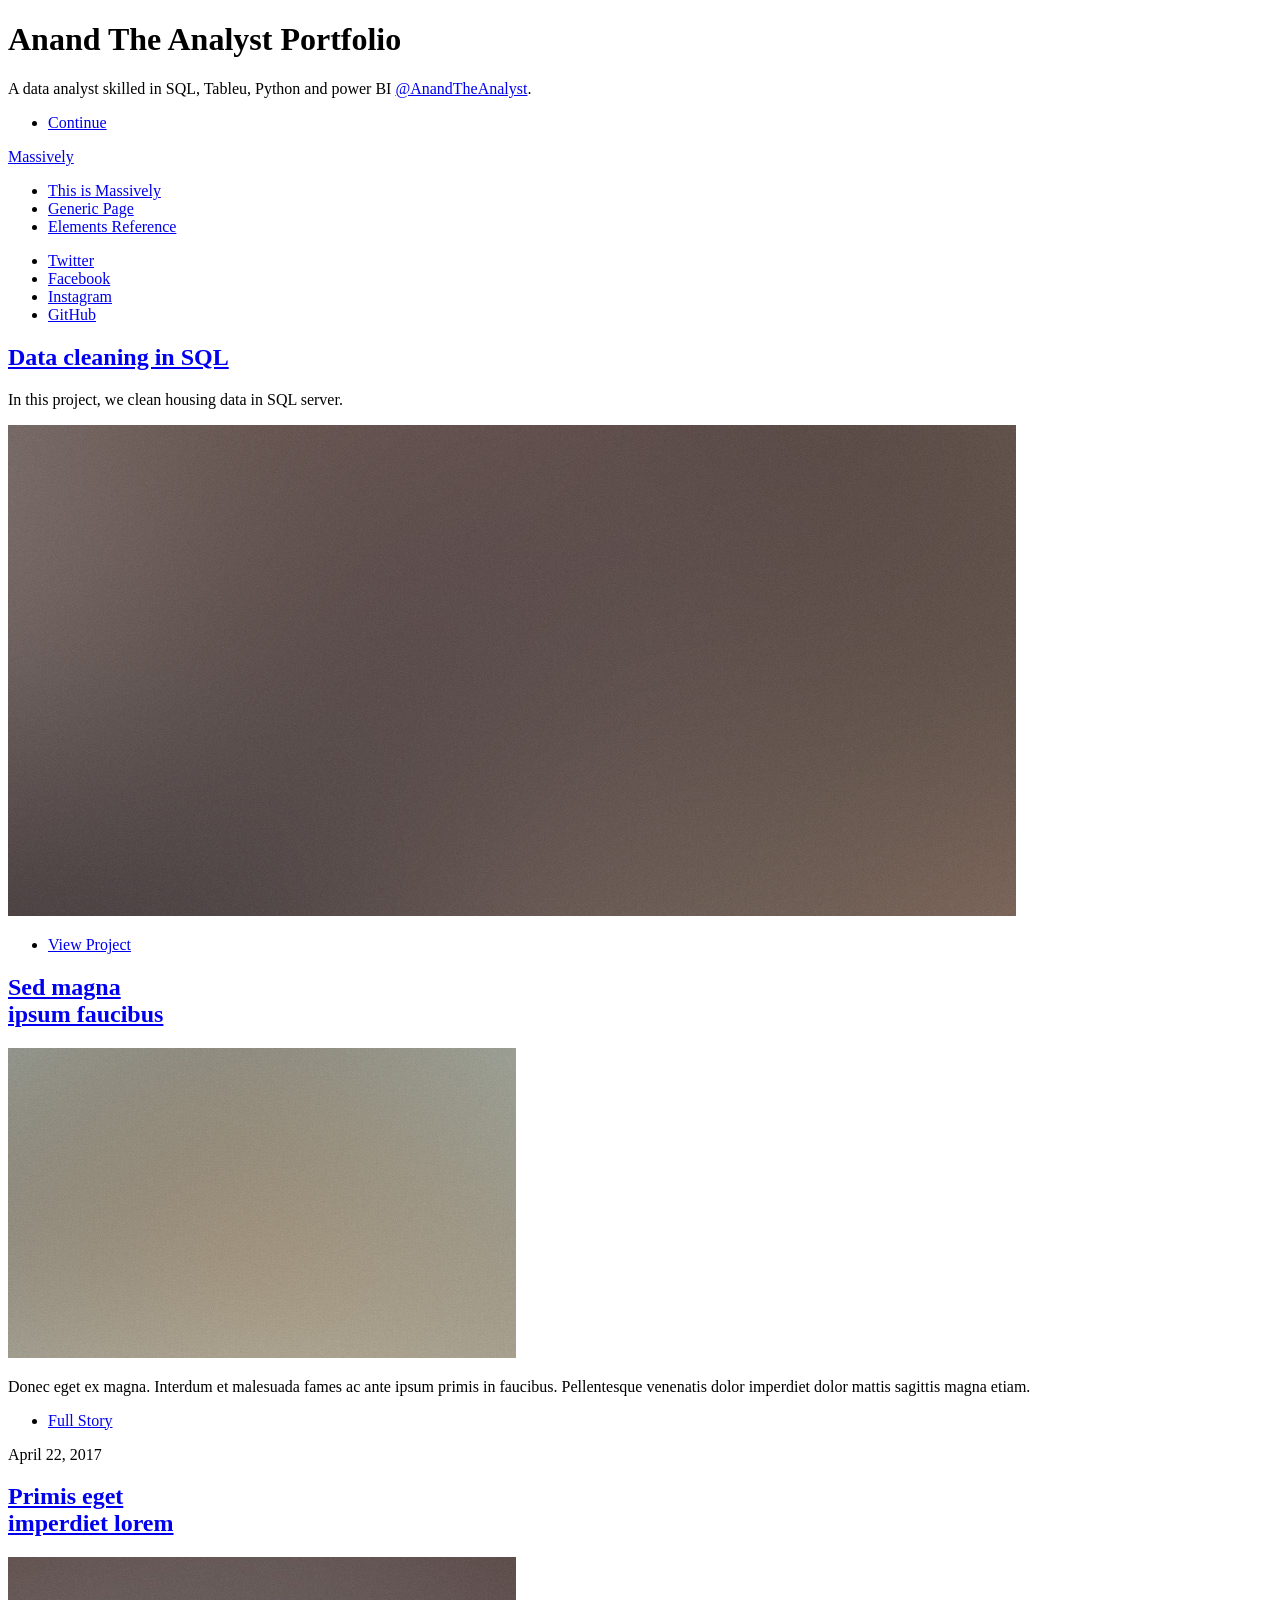
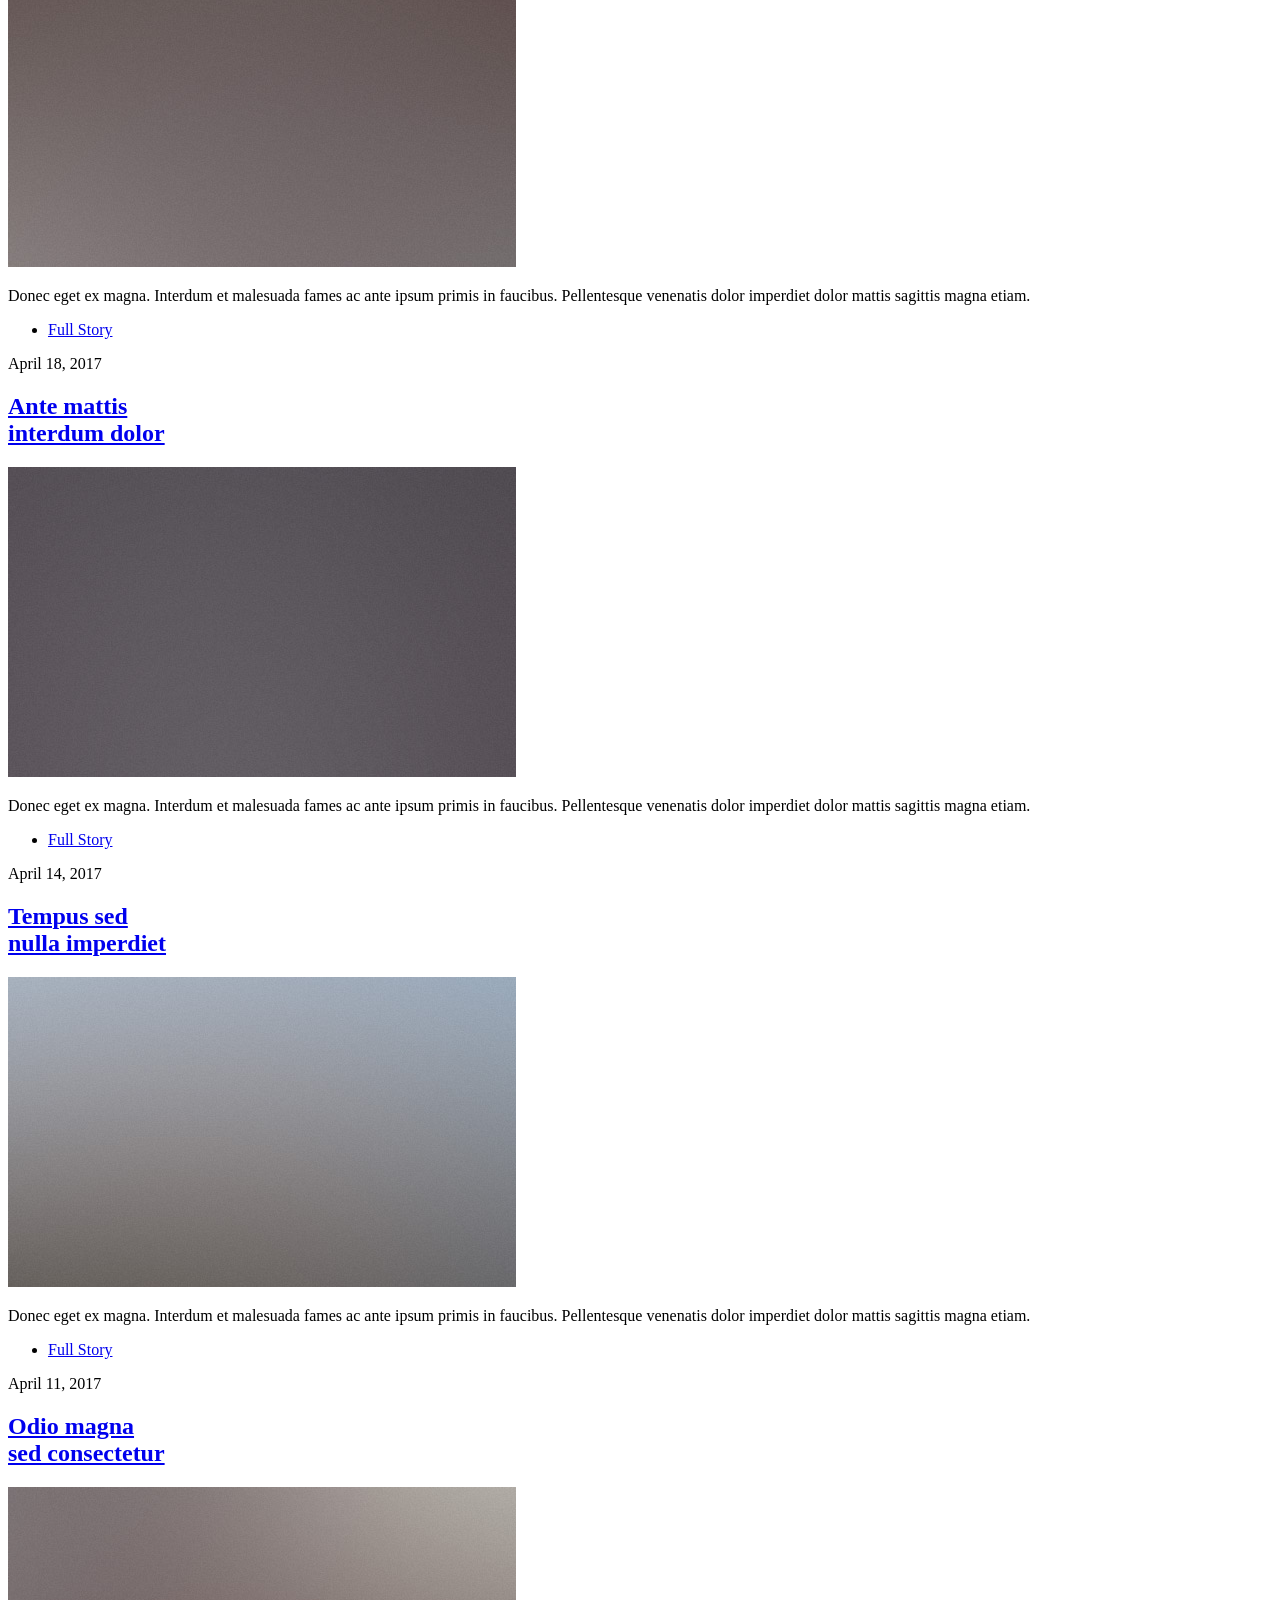
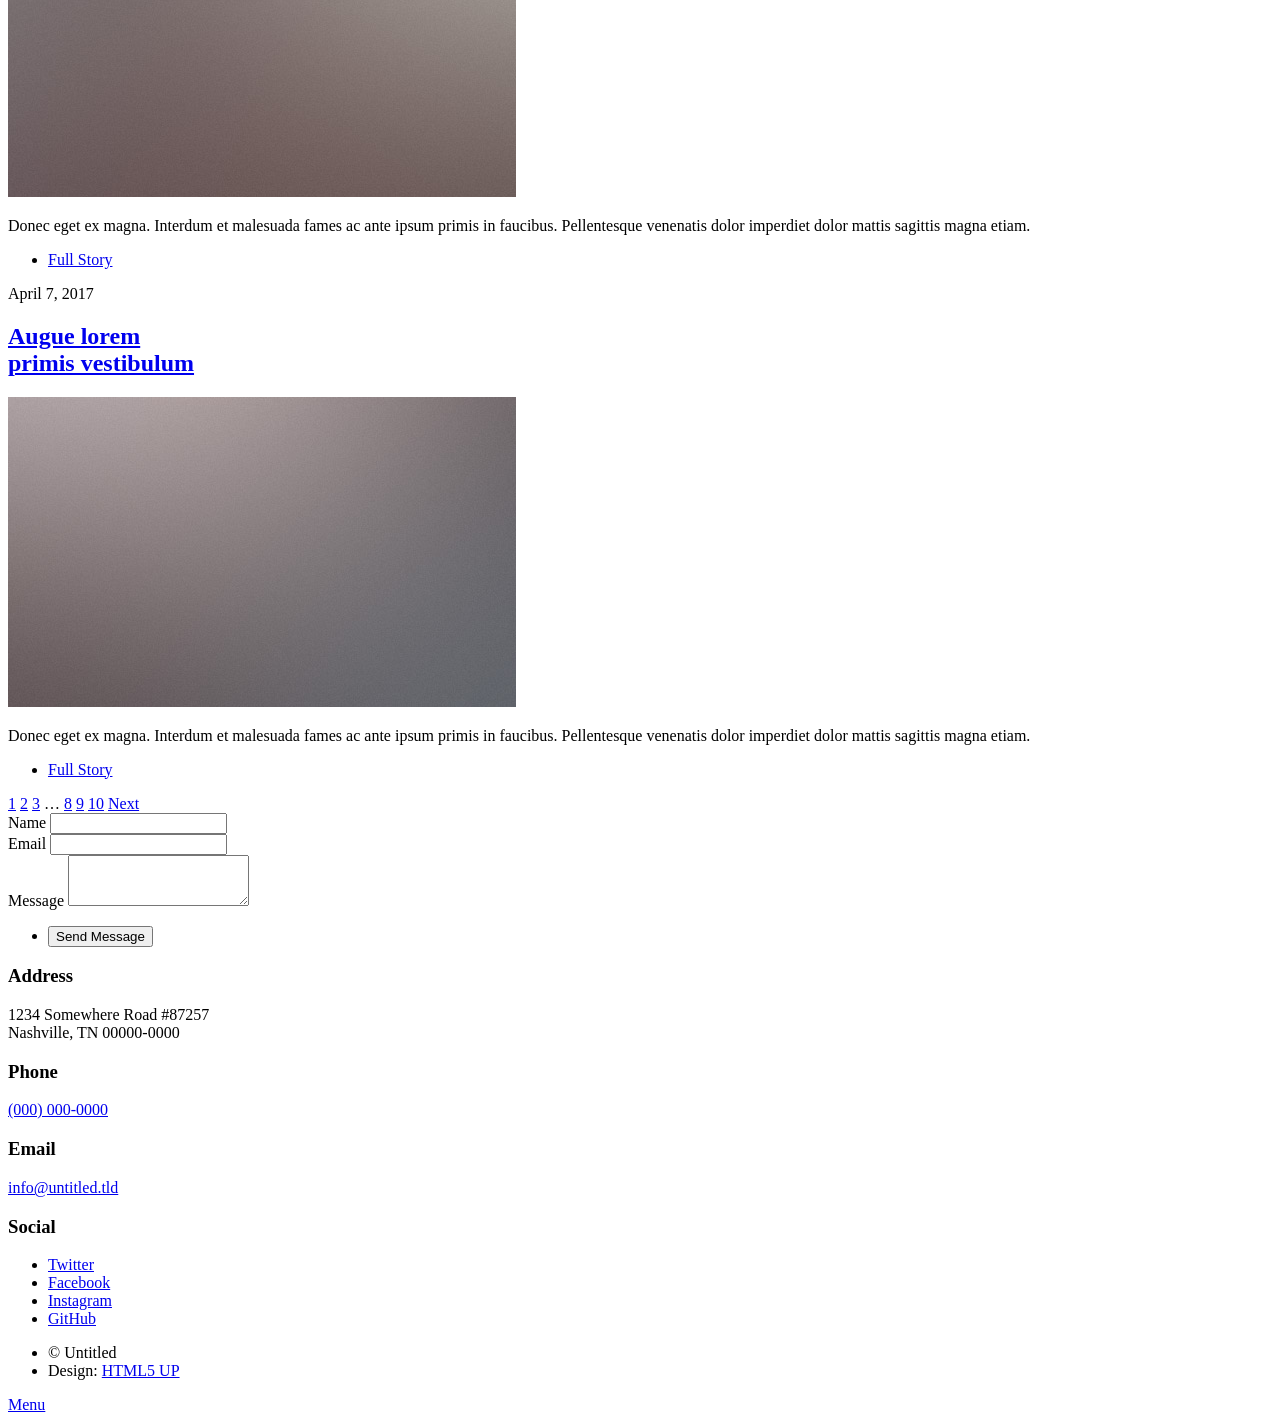
==== index.html @ cfa700c7 "Add files via upload" ====
<!DOCTYPE HTML>
<!--
	Massively by HTML5 UP
	html5up.net | @ajlkn
	Free for personal and commercial use under the CCA 3.0 license (html5up.net/license)
-->
<html>
	<head>
		<title>Anand The Analyst Portfolio</title>
		<meta charset="utf-8" />
		<meta name="viewport" content="width=device-width, initial-scale=1, user-scalable=no" />
		<link rel="stylesheet" href="assets/css/main.css" />
		<noscript><link rel="stylesheet" href="assets/css/noscript.css" /></noscript>
	</head>
	<body class="is-preload">

		<!-- Wrapper -->
			<div id="wrapper" class="fade-in">

				<!-- Intro -->
					<div id="intro">
						<h1>Anand The Analyst  Portfolio<br />
						</h1>
						<p>A data analyst skilled in SQL, Tableu, Python and power BI <a href="https://html5up.net/license">@AnandTheAnalyst</a>.</p> <!--change href website to project website link.-->
						<ul class="actions">
							<li><a href="#header" class="button icon solid solo fa-arrow-down scrolly">Continue</a></li>
						</ul>
					</div>

				<!-- Header -->
					<header id="header">
						<a href="index.html" class="logo">Massively</a>
					</header>

				<!-- Nav -->
					<nav id="nav">
						<ul class="links">
							<li class="active"><a href="index.html">This is Massively</a></li>
							<li><a href="generic.html">Generic Page</a></li>
							<li><a href="elements.html">Elements Reference</a></li>
						</ul>
						<ul class="icons">
							<li><a href="#" class="icon brands fa-twitter"><span class="label">Twitter</span></a></li>
							<li><a href="#" class="icon brands fa-facebook-f"><span class="label">Facebook</span></a></li>
							<li><a href="#" class="icon brands fa-instagram"><span class="label">Instagram</span></a></li>
							<li><a href="#" class="icon brands fa-github"><span class="label">GitHub</span></a></li>
						</ul>
					</nav>

				<!-- Main -->
					<div id="main">

						<!-- Featured Post -->
							<article class="post featured">
								<header class="major">
									<!--<span class="date">April 25, 2017</span>-->
									<h2><a href="#">Data cleaning in SQL<br />
									</a></h2>
									<p>In this project, we clean housing data in SQL server.</p>
								</header>
								<a href="#" class="image main"><img src="images/pic01.jpg" alt="" /></a>
								<ul class="actions special">
									<li><a href="#" class="button large">View Project</a></li> <!-- put github project link in this href-->
								</ul>
							</article>

						<!-- Posts -->
							<section class="posts">
								<article>
									<header>
										<!--<span class="date">April 24, 2017</span>-->
										<h2><a href="#">Sed magna<br />
										ipsum faucibus</a></h2>
									</header>
									<a href="#" class="image fit"><img src="images/pic02.jpg" alt="" /></a>
									<p>Donec eget ex magna. Interdum et malesuada fames ac ante ipsum primis in faucibus. Pellentesque venenatis dolor imperdiet dolor mattis sagittis magna etiam.</p>
									<ul class="actions special">
										<li><a href="#" class="button">Full Story</a></li>
									</ul>
								</article>
								<article>
									<header>
										<span class="date">April 22, 2017</span>
										<h2><a href="#">Primis eget<br />
										imperdiet lorem</a></h2>
									</header>
									<a href="#" class="image fit"><img src="images/pic03.jpg" alt="" /></a>
									<p>Donec eget ex magna. Interdum et malesuada fames ac ante ipsum primis in faucibus. Pellentesque venenatis dolor imperdiet dolor mattis sagittis magna etiam.</p>
									<ul class="actions special">
										<li><a href="#" class="button">Full Story</a></li>
									</ul>
								</article>
								<article>
									<header>
										<span class="date">April 18, 2017</span>
										<h2><a href="#">Ante mattis<br />
										interdum dolor</a></h2>
									</header>
									<a href="#" class="image fit"><img src="images/pic04.jpg" alt="" /></a>
									<p>Donec eget ex magna. Interdum et malesuada fames ac ante ipsum primis in faucibus. Pellentesque venenatis dolor imperdiet dolor mattis sagittis magna etiam.</p>
									<ul class="actions special">
										<li><a href="#" class="button">Full Story</a></li>
									</ul>
								</article>
								<article>
									<header>
										<span class="date">April 14, 2017</span>
										<h2><a href="#">Tempus sed<br />
										nulla imperdiet</a></h2>
									</header>
									<a href="#" class="image fit"><img src="images/pic05.jpg" alt="" /></a>
									<p>Donec eget ex magna. Interdum et malesuada fames ac ante ipsum primis in faucibus. Pellentesque venenatis dolor imperdiet dolor mattis sagittis magna etiam.</p>
									<ul class="actions special">
										<li><a href="#" class="button">Full Story</a></li>
									</ul>
								</article>
								<article>
									<header>
										<span class="date">April 11, 2017</span>
										<h2><a href="#">Odio magna<br />
										sed consectetur</a></h2>
									</header>
									<a href="#" class="image fit"><img src="images/pic06.jpg" alt="" /></a>
									<p>Donec eget ex magna. Interdum et malesuada fames ac ante ipsum primis in faucibus. Pellentesque venenatis dolor imperdiet dolor mattis sagittis magna etiam.</p>
									<ul class="actions special">
										<li><a href="#" class="button">Full Story</a></li>
									</ul>
								</article>
								<article>
									<header>
										<span class="date">April 7, 2017</span>
										<h2><a href="#">Augue lorem<br />
										primis vestibulum</a></h2>
									</header>
									<a href="#" class="image fit"><img src="images/pic07.jpg" alt="" /></a>
									<p>Donec eget ex magna. Interdum et malesuada fames ac ante ipsum primis in faucibus. Pellentesque venenatis dolor imperdiet dolor mattis sagittis magna etiam.</p>
									<ul class="actions special">
										<li><a href="#" class="button">Full Story</a></li>
									</ul>
								</article>
							</section>

						<!-- Footer -->
							<footer>
								<div class="pagination">
									<!--<a href="#" class="previous">Prev</a>-->
									<a href="#" class="page active">1</a>
									<a href="#" class="page">2</a>
									<a href="#" class="page">3</a>
									<span class="extra">&hellip;</span>
									<a href="#" class="page">8</a>
									<a href="#" class="page">9</a>
									<a href="#" class="page">10</a>
									<a href="#" class="next">Next</a>
								</div>
							</footer>

					</div>

				<!-- Footer -->
					<footer id="footer">
						<section>
							<form method="post" action="#">
								<div class="fields">
									<div class="field">
										<label for="name">Name</label>
										<input type="text" name="name" id="name" />
									</div>
									<div class="field">
										<label for="email">Email</label>
										<input type="text" name="email" id="email" />
									</div>
									<div class="field">
										<label for="message">Message</label>
										<textarea name="message" id="message" rows="3"></textarea>
									</div>
								</div>
								<ul class="actions">
									<li><input type="submit" value="Send Message" /></li>
								</ul>
							</form>
						</section>
						<section class="split contact">
							<section class="alt">
								<h3>Address</h3>
								<p>1234 Somewhere Road #87257<br />
								Nashville, TN 00000-0000</p>
							</section>
							<section>
								<h3>Phone</h3>
								<p><a href="#">(000) 000-0000</a></p>
							</section>
							<section>
								<h3>Email</h3>
								<p><a href="#">info@untitled.tld</a></p>
							</section>
							<section>
								<h3>Social</h3>
								<ul class="icons alt">
									<li><a href="#" class="icon brands alt fa-twitter"><span class="label">Twitter</span></a></li>
									<li><a href="#" class="icon brands alt fa-facebook-f"><span class="label">Facebook</span></a></li>
									<li><a href="#" class="icon brands alt fa-instagram"><span class="label">Instagram</span></a></li>
									<li><a href="#" class="icon brands alt fa-github"><span class="label">GitHub</span></a></li>
								</ul>
							</section>
						</section>
					</footer>

				<!-- Copyright -->
					<div id="copyright">
						<ul><li>&copy; Untitled</li><li>Design: <a href="https://html5up.net">HTML5 UP</a></li></ul>
					</div>

			</div>

		<!-- Scripts -->
			<script src="assets/js/jquery.min.js"></script>
			<script src="assets/js/jquery.scrollex.min.js"></script>
			<script src="assets/js/jquery.scrolly.min.js"></script>
			<script src="assets/js/browser.min.js"></script>
			<script src="assets/js/breakpoints.min.js"></script>
			<script src="assets/js/util.js"></script>
			<script src="assets/js/main.js"></script>

	</body>
</html>
---- assets/css/main.css ----
@import url(fontawesome-all.min.css);
@import url("https://fonts.googleapis.com/css?family=Merriweather:300,700,300italic,700italic|Source+Sans+Pro:900");

/*
	Massively by HTML5 UP
	html5up.net | @ajlkn
	Free for personal and commercial use under the CCA 3.0 license (html5up.net/license)
*/

html, body, div, span, applet, object,
iframe, h1, h2, h3, h4, h5, h6, p, blockquote,
pre, a, abbr, acronym, address, big, cite,
code, del, dfn, em, img, ins, kbd, q, s, samp,
small, strike, strong, sub, sup, tt, var, b,
u, i, center, dl, dt, dd, ol, ul, li, fieldset,
form, label, legend, table, caption, tbody,
tfoot, thead, tr, th, td, article, aside,
canvas, details, embed, figure, figcaption,
footer, header, hgroup, menu, nav, output, ruby,
section, summary, time, mark, audio, video {
	margin: 0;
	padding: 0;
	border: 0;
	font-size: 100%;
	font: inherit;
	vertical-align: baseline;}

article, aside, details, figcaption, figure,
footer, header, hgroup, menu, nav, section {
	display: block;}

body {
	line-height: 1;
}

ol, ul {
	list-style: none;
}

blockquote, q {
	quotes: none;
}

	blockquote:before, blockquote:after, q:before, q:after {
		content: '';
		content: none;
	}

table {
	border-collapse: collapse;
	border-spacing: 0;
}

body {
	-webkit-text-size-adjust: none;
}

mark {
	background-color: transparent;
	color: inherit;
}

input::-moz-focus-inner {
	border: 0;
	padding: 0;
}

input, select, textarea {
	-moz-appearance: none;
	-webkit-appearance: none;
	-ms-appearance: none;
	appearance: none;
}

/* Basic */

	@-ms-viewport {
		width: device-width;
	}

	body {
		-ms-overflow-style: scrollbar;
	}

	@media screen and (max-width: 480px) {

		html, body {
			min-width: 320px;
		}

	}

	html {
		box-sizing: border-box;
	}

	*, *:before, *:after {
		box-sizing: inherit;
	}

	body {
		background-color: #1e252d;
	}

		body.is-preload *, body.is-preload *:before, body.is-preload *:after {
			-moz-animation: none !important;
			-webkit-animation: none !important;
			-ms-animation: none !important;
			animation: none !important;
			-moz-transition: none !important;
			-webkit-transition: none !important;
			-ms-transition: none !important;
			transition: none !important;
		}

/* Type */

	html {
		font-size: 16pt;
	}

		@media screen and (max-width: 1680px) {

			html {
				font-size: 12pt;
			}

		}

		@media screen and (max-width: 1280px) {

			html {
				font-size: 11pt;
			}

		}

		@media screen and (max-width: 360px) {

			html {
				font-size: 10pt;
			}

		}

	body {
		color: #212931;
	}

	body, input, select, textarea {
		font-family: "Merriweather", Georgia, serif;
		font-weight: 300;
		font-size: 1rem;
		line-height: 2.375;
	}

	a {
		-moz-transition: color 0.2s ease-in-out, background-color 0.2s ease-in-out, border-color 0.2s ease-in-out, box-shadow 0.2s ease-in-out;
		-webkit-transition: color 0.2s ease-in-out, background-color 0.2s ease-in-out, border-color 0.2s ease-in-out, box-shadow 0.2s ease-in-out;
		-ms-transition: color 0.2s ease-in-out, background-color 0.2s ease-in-out, border-color 0.2s ease-in-out, box-shadow 0.2s ease-in-out;
		transition: color 0.2s ease-in-out, background-color 0.2s ease-in-out, border-color 0.2s ease-in-out, box-shadow 0.2s ease-in-out;
		border-bottom: dotted 1px;
		text-decoration: none;
	}

		a:hover {
			border-bottom-color: transparent;
		}

	strong, b {
		font-weight: 600;
	}

	em, i {
		font-style: italic;
	}

	p {
		text-align: justify;
		margin: 0 0 2rem 0;
	}

	h1, h2, h3, h4, h5, h6 {
		font-family: "Source Sans Pro", Helvetica, sans-serif;
		font-weight: 900;
		line-height: 1.5;
		letter-spacing: 0.075em;
		text-transform: uppercase;
		margin: 0 0 1rem 0;
	}

		h1 a, h2 a, h3 a, h4 a, h5 a, h6 a {
			border-bottom: 0;
			color: inherit;
			text-decoration: none;
		}

	h1 {
		font-size: 4rem;
		line-height: 1.1;
		margin: 0 0 2rem 0;
	}

	h2 {
		font-size: 1.75rem;
		line-height: 1.3;
		margin: 0 0 1.5rem 0;
	}

	h3 {
		font-size: 1.25rem;
		margin: 0 0 1.5rem 0;
	}

	h4 {
		font-size: 1rem;
	}

	h5 {
		font-size: 0.9rem;
	}

	h6 {
		font-size: 0.8rem;
	}

	sub {
		font-size: 0.8rem;
		position: relative;
		top: 0.5rem;
	}

	sup {
		font-size: 0.8rem;
		position: relative;
		top: -0.5rem;
	}

	blockquote {
		border-left: solid 4px;
		font-style: italic;
		margin: 0 0 2rem 0;
		padding: 0.5rem 0 0.5rem 2rem;
	}

	code {
		border: solid 2px;
		font-family: "Courier New", monospace;
		font-size: 0.9rem;
		margin: 0 0.25rem;
		padding: 0.25rem 0.65rem;
	}

	pre {
		-webkit-overflow-scrolling: touch;
		font-family: "Courier New", monospace;
		font-size: 0.9rem;
		margin: 0 0 2rem 0;
	}

		pre code {
			display: block;
			line-height: 1.75;
			padding: 1rem 1.5rem;
			overflow-x: auto;
		}

	hr {
		border: 0;
		border-bottom: solid 2px;
		margin: 3rem 0;
	}

		hr.major {
			margin: 5rem 0;
		}

	.align-left {
		text-align: left;
	}

	.align-center {
		text-align: center;
	}

	.align-right {
		text-align: right;
	}

	input, select, textarea {
		color: #212931;
	}

	a {
		color: #212931;
		border-bottom-color: rgba(33, 41, 49, 0.5);
	}

		a:hover {
			border-bottom-color: transparent;
			color: #18bfef !important;
		}

	strong, b {
		color: #212931;
	}

	h1, h2, h3, h4, h5, h6 {
		color: #212931;
	}

	blockquote {
		border-left-color: #eeeeee;
	}

	code {
		background: rgba(220, 220, 220, 0.25);
		border-color: #eeeeee;
	}

	hr {
		border-bottom-color: #eeeeee;
	}

/* Row */

	.row {
		display: flex;
		flex-wrap: wrap;
		box-sizing: border-box;
		align-items: stretch;
	}

		.row > * {
			box-sizing: border-box;
		}

		.row.gtr-uniform > * > :last-child {
			margin-bottom: 0;
		}

		.row.aln-left {
			justify-content: flex-start;
		}

		.row.aln-center {
			justify-content: center;
		}

		.row.aln-right {
			justify-content: flex-end;
		}

		.row.aln-top {
			align-items: flex-start;
		}

		.row.aln-middle {
			align-items: center;
		}

		.row.aln-bottom {
			align-items: flex-end;
		}

		.row > .imp {
			order: -1;
		}

		.row > .col-1 {
			width: 8.33333%;
		}

		.row > .off-1 {
			margin-left: 8.33333%;
		}

		.row > .col-2 {
			width: 16.66667%;
		}

		.row > .off-2 {
			margin-left: 16.66667%;
		}

		.row > .col-3 {
			width: 25%;
		}

		.row > .off-3 {
			margin-left: 25%;
		}

		.row > .col-4 {
			width: 33.33333%;
		}

		.row > .off-4 {
			margin-left: 33.33333%;
		}

		.row > .col-5 {
			width: 41.66667%;
		}

		.row > .off-5 {
			margin-left: 41.66667%;
		}

		.row > .col-6 {
			width: 50%;
		}

		.row > .off-6 {
			margin-left: 50%;
		}

		.row > .col-7 {
			width: 58.33333%;
		}

		.row > .off-7 {
			margin-left: 58.33333%;
		}

		.row > .col-8 {
			width: 66.66667%;
		}

		.row > .off-8 {
			margin-left: 66.66667%;
		}

		.row > .col-9 {
			width: 75%;
		}

		.row > .off-9 {
			margin-left: 75%;
		}

		.row > .col-10 {
			width: 83.33333%;
		}

		.row > .off-10 {
			margin-left: 83.33333%;
		}

		.row > .col-11 {
			width: 91.66667%;
		}

		.row > .off-11 {
			margin-left: 91.66667%;
		}

		.row > .col-12 {
			width: 100%;
		}

		.row > .off-12 {
			margin-left: 100%;
		}

		.row.gtr-0 {
			margin-top: 0;
			margin-left: 0rem;
		}

			.row.gtr-0 > * {
				padding: 0 0 0 0rem;
			}

			.row.gtr-0.gtr-uniform {
				margin-top: 0rem;
			}

				.row.gtr-0.gtr-uniform > * {
					padding-top: 0rem;
				}

		.row.gtr-25 {
			margin-top: 0;
			margin-left: -0.375rem;
		}

			.row.gtr-25 > * {
				padding: 0 0 0 0.375rem;
			}

			.row.gtr-25.gtr-uniform {
				margin-top: -0.375rem;
			}

				.row.gtr-25.gtr-uniform > * {
					padding-top: 0.375rem;
				}

		.row.gtr-50 {
			margin-top: 0;
			margin-left: -0.75rem;
		}

			.row.gtr-50 > * {
				padding: 0 0 0 0.75rem;
			}

			.row.gtr-50.gtr-uniform {
				margin-top: -0.75rem;
			}

				.row.gtr-50.gtr-uniform > * {
					padding-top: 0.75rem;
				}

		.row {
			margin-top: 0;
			margin-left: -1.5rem;
		}

			.row > * {
				padding: 0 0 0 1.5rem;
			}

			.row.gtr-uniform {
				margin-top: -1.5rem;
			}

				.row.gtr-uniform > * {
					padding-top: 1.5rem;
				}

		.row.gtr-150 {
			margin-top: 0;
			margin-left: -2.25rem;
		}

			.row.gtr-150 > * {
				padding: 0 0 0 2.25rem;
			}

			.row.gtr-150.gtr-uniform {
				margin-top: -2.25rem;
			}

				.row.gtr-150.gtr-uniform > * {
					padding-top: 2.25rem;
				}

		.row.gtr-200 {
			margin-top: 0;
			margin-left: -3rem;
		}

			.row.gtr-200 > * {
				padding: 0 0 0 3rem;
			}

			.row.gtr-200.gtr-uniform {
				margin-top: -3rem;
			}

				.row.gtr-200.gtr-uniform > * {
					padding-top: 3rem;
				}

		@media screen and (max-width: 1680px) {

			.row {
				display: flex;
				flex-wrap: wrap;
				box-sizing: border-box;
				align-items: stretch;
			}

				.row > * {
					box-sizing: border-box;
				}

				.row.gtr-uniform > * > :last-child {
					margin-bottom: 0;
				}

				.row.aln-left {
					justify-content: flex-start;
				}

				.row.aln-center {
					justify-content: center;
				}

				.row.aln-right {
					justify-content: flex-end;
				}

				.row.aln-top {
					align-items: flex-start;
				}

				.row.aln-middle {
					align-items: center;
				}

				.row.aln-bottom {
					align-items: flex-end;
				}

				.row > .imp-xlarge {
					order: -1;
				}

				.row > .col-1-xlarge {
					width: 8.33333%;
				}

				.row > .off-1-xlarge {
					margin-left: 8.33333%;
				}

				.row > .col-2-xlarge {
					width: 16.66667%;
				}

				.row > .off-2-xlarge {
					margin-left: 16.66667%;
				}

				.row > .col-3-xlarge {
					width: 25%;
				}

				.row > .off-3-xlarge {
					margin-left: 25%;
				}

				.row > .col-4-xlarge {
					width: 33.33333%;
				}

				.row > .off-4-xlarge {
					margin-left: 33.33333%;
				}

				.row > .col-5-xlarge {
					width: 41.66667%;
				}

				.row > .off-5-xlarge {
					margin-left: 41.66667%;
				}

				.row > .col-6-xlarge {
					width: 50%;
				}

				.row > .off-6-xlarge {
					margin-left: 50%;
				}

				.row > .col-7-xlarge {
					width: 58.33333%;
				}

				.row > .off-7-xlarge {
					margin-left: 58.33333%;
				}

				.row > .col-8-xlarge {
					width: 66.66667%;
				}

				.row > .off-8-xlarge {
					margin-left: 66.66667%;
				}

				.row > .col-9-xlarge {
					width: 75%;
				}

				.row > .off-9-xlarge {
					margin-left: 75%;
				}

				.row > .col-10-xlarge {
					width: 83.33333%;
				}

				.row > .off-10-xlarge {
					margin-left: 83.33333%;
				}

				.row > .col-11-xlarge {
					width: 91.66667%;
				}

				.row > .off-11-xlarge {
					margin-left: 91.66667%;
				}

				.row > .col-12-xlarge {
					width: 100%;
				}

				.row > .off-12-xlarge {
					margin-left: 100%;
				}

				.row.gtr-0 {
					margin-top: 0;
					margin-left: 0rem;
				}

					.row.gtr-0 > * {
						padding: 0 0 0 0rem;
					}

					.row.gtr-0.gtr-uniform {
						margin-top: 0rem;
					}

						.row.gtr-0.gtr-uniform > * {
							padding-top: 0rem;
						}

				.row.gtr-25 {
					margin-top: 0;
					margin-left: -0.375rem;
				}

					.row.gtr-25 > * {
						padding: 0 0 0 0.375rem;
					}

					.row.gtr-25.gtr-uniform {
						margin-top: -0.375rem;
					}

						.row.gtr-25.gtr-uniform > * {
							padding-top: 0.375rem;
						}

				.row.gtr-50 {
					margin-top: 0;
					margin-left: -0.75rem;
				}

					.row.gtr-50 > * {
						padding: 0 0 0 0.75rem;
					}

					.row.gtr-50.gtr-uniform {
						margin-top: -0.75rem;
					}

						.row.gtr-50.gtr-uniform > * {
							padding-top: 0.75rem;
						}

				.row {
					margin-top: 0;
					margin-left: -1.5rem;
				}

					.row > * {
						padding: 0 0 0 1.5rem;
					}

					.row.gtr-uniform {
						margin-top: -1.5rem;
					}

						.row.gtr-uniform > * {
							padding-top: 1.5rem;
						}

				.row.gtr-150 {
					margin-top: 0;
					margin-left: -2.25rem;
				}

					.row.gtr-150 > * {
						padding: 0 0 0 2.25rem;
					}

					.row.gtr-150.gtr-uniform {
						margin-top: -2.25rem;
					}

						.row.gtr-150.gtr-uniform > * {
							padding-top: 2.25rem;
						}

				.row.gtr-200 {
					margin-top: 0;
					margin-left: -3rem;
				}

					.row.gtr-200 > * {
						padding: 0 0 0 3rem;
					}

					.row.gtr-200.gtr-uniform {
						margin-top: -3rem;
					}

						.row.gtr-200.gtr-uniform > * {
							padding-top: 3rem;
						}

		}

		@media screen and (max-width: 1280px) {

			.row {
				display: flex;
				flex-wrap: wrap;
				box-sizing: border-box;
				align-items: stretch;
			}

				.row > * {
					box-sizing: border-box;
				}

				.row.gtr-uniform > * > :last-child {
					margin-bottom: 0;
				}

				.row.aln-left {
					justify-content: flex-start;
				}

				.row.aln-center {
					justify-content: center;
				}

				.row.aln-right {
					justify-content: flex-end;
				}

				.row.aln-top {
					align-items: flex-start;
				}

				.row.aln-middle {
					align-items: center;
				}

				.row.aln-bottom {
					align-items: flex-end;
				}

				.row > .imp-large {
					order: -1;
				}

				.row > .col-1-large {
					width: 8.33333%;
				}

				.row > .off-1-large {
					margin-left: 8.33333%;
				}

				.row > .col-2-large {
					width: 16.66667%;
				}

				.row > .off-2-large {
					margin-left: 16.66667%;
				}

				.row > .col-3-large {
					width: 25%;
				}

				.row > .off-3-large {
					margin-left: 25%;
				}

				.row > .col-4-large {
					width: 33.33333%;
				}

				.row > .off-4-large {
					margin-left: 33.33333%;
				}

				.row > .col-5-large {
					width: 41.66667%;
				}

				.row > .off-5-large {
					margin-left: 41.66667%;
				}

				.row > .col-6-large {
					width: 50%;
				}

				.row > .off-6-large {
					margin-left: 50%;
				}

				.row > .col-7-large {
					width: 58.33333%;
				}

				.row > .off-7-large {
					margin-left: 58.33333%;
				}

				.row > .col-8-large {
					width: 66.66667%;
				}

				.row > .off-8-large {
					margin-left: 66.66667%;
				}

				.row > .col-9-large {
					width: 75%;
				}

				.row > .off-9-large {
					margin-left: 75%;
				}

				.row > .col-10-large {
					width: 83.33333%;
				}

				.row > .off-10-large {
					margin-left: 83.33333%;
				}

				.row > .col-11-large {
					width: 91.66667%;
				}

				.row > .off-11-large {
					margin-left: 91.66667%;
				}

				.row > .col-12-large {
					width: 100%;
				}

				.row > .off-12-large {
					margin-left: 100%;
				}

				.row.gtr-0 {
					margin-top: 0;
					margin-left: 0rem;
				}

					.row.gtr-0 > * {
						padding: 0 0 0 0rem;
					}

					.row.gtr-0.gtr-uniform {
						margin-top: 0rem;
					}

						.row.gtr-0.gtr-uniform > * {
							padding-top: 0rem;
						}

				.row.gtr-25 {
					margin-top: 0;
					margin-left: -0.375rem;
				}

					.row.gtr-25 > * {
						padding: 0 0 0 0.375rem;
					}

					.row.gtr-25.gtr-uniform {
						margin-top: -0.375rem;
					}

						.row.gtr-25.gtr-uniform > * {
							padding-top: 0.375rem;
						}

				.row.gtr-50 {
					margin-top: 0;
					margin-left: -0.75rem;
				}

					.row.gtr-50 > * {
						padding: 0 0 0 0.75rem;
					}

					.row.gtr-50.gtr-uniform {
						margin-top: -0.75rem;
					}

						.row.gtr-50.gtr-uniform > * {
							padding-top: 0.75rem;
						}

				.row {
					margin-top: 0;
					margin-left: -1.5rem;
				}

					.row > * {
						padding: 0 0 0 1.5rem;
					}

					.row.gtr-uniform {
						margin-top: -1.5rem;
					}

						.row.gtr-uniform > * {
							padding-top: 1.5rem;
						}

				.row.gtr-150 {
					margin-top: 0;
					margin-left: -2.25rem;
				}

					.row.gtr-150 > * {
						padding: 0 0 0 2.25rem;
					}

					.row.gtr-150.gtr-uniform {
						margin-top: -2.25rem;
					}

						.row.gtr-150.gtr-uniform > * {
							padding-top: 2.25rem;
						}

				.row.gtr-200 {
					margin-top: 0;
					margin-left: -3rem;
				}

					.row.gtr-200 > * {
						padding: 0 0 0 3rem;
					}

					.row.gtr-200.gtr-uniform {
						margin-top: -3rem;
					}

						.row.gtr-200.gtr-uniform > * {
							padding-top: 3rem;
						}

		}

		@media screen and (max-width: 980px) {

			.row {
				display: flex;
				flex-wrap: wrap;
				box-sizing: border-box;
				align-items: stretch;
			}

				.row > * {
					box-sizing: border-box;
				}

				.row.gtr-uniform > * > :last-child {
					margin-bottom: 0;
				}

				.row.aln-left {
					justify-content: flex-start;
				}

				.row.aln-center {
					justify-content: center;
				}

				.row.aln-right {
					justify-content: flex-end;
				}

				.row.aln-top {
					align-items: flex-start;
				}

				.row.aln-middle {
					align-items: center;
				}

				.row.aln-bottom {
					align-items: flex-end;
				}

				.row > .imp-medium {
					order: -1;
				}

				.row > .col-1-medium {
					width: 8.33333%;
				}

				.row > .off-1-medium {
					margin-left: 8.33333%;
				}

				.row > .col-2-medium {
					width: 16.66667%;
				}

				.row > .off-2-medium {
					margin-left: 16.66667%;
				}

				.row > .col-3-medium {
					width: 25%;
				}

				.row > .off-3-medium {
					margin-left: 25%;
				}

				.row > .col-4-medium {
					width: 33.33333%;
				}

				.row > .off-4-medium {
					margin-left: 33.33333%;
				}

				.row > .col-5-medium {
					width: 41.66667%;
				}

				.row > .off-5-medium {
					margin-left: 41.66667%;
				}

				.row > .col-6-medium {
					width: 50%;
				}

				.row > .off-6-medium {
					margin-left: 50%;
				}

				.row > .col-7-medium {
					width: 58.33333%;
				}

				.row > .off-7-medium {
					margin-left: 58.33333%;
				}

				.row > .col-8-medium {
					width: 66.66667%;
				}

				.row > .off-8-medium {
					margin-left: 66.66667%;
				}

				.row > .col-9-medium {
					width: 75%;
				}

				.row > .off-9-medium {
					margin-left: 75%;
				}

				.row > .col-10-medium {
					width: 83.33333%;
				}

				.row > .off-10-medium {
					margin-left: 83.33333%;
				}

				.row > .col-11-medium {
					width: 91.66667%;
				}

				.row > .off-11-medium {
					margin-left: 91.66667%;
				}

				.row > .col-12-medium {
					width: 100%;
				}

				.row > .off-12-medium {
					margin-left: 100%;
				}

				.row.gtr-0 {
					margin-top: 0;
					margin-left: 0rem;
				}

					.row.gtr-0 > * {
						padding: 0 0 0 0rem;
					}

					.row.gtr-0.gtr-uniform {
						margin-top: 0rem;
					}

						.row.gtr-0.gtr-uniform > * {
							padding-top: 0rem;
						}

				.row.gtr-25 {
					margin-top: 0;
					margin-left: -0.375rem;
				}

					.row.gtr-25 > * {
						padding: 0 0 0 0.375rem;
					}

					.row.gtr-25.gtr-uniform {
						margin-top: -0.375rem;
					}

						.row.gtr-25.gtr-uniform > * {
							padding-top: 0.375rem;
						}

				.row.gtr-50 {
					margin-top: 0;
					margin-left: -0.75rem;
				}

					.row.gtr-50 > * {
						padding: 0 0 0 0.75rem;
					}

					.row.gtr-50.gtr-uniform {
						margin-top: -0.75rem;
					}

						.row.gtr-50.gtr-uniform > * {
							padding-top: 0.75rem;
						}

				.row {
					margin-top: 0;
					margin-left: -1.5rem;
				}

					.row > * {
						padding: 0 0 0 1.5rem;
					}

					.row.gtr-uniform {
						margin-top: -1.5rem;
					}

						.row.gtr-uniform > * {
							padding-top: 1.5rem;
						}

				.row.gtr-150 {
					margin-top: 0;
					margin-left: -2.25rem;
				}

					.row.gtr-150 > * {
						padding: 0 0 0 2.25rem;
					}

					.row.gtr-150.gtr-uniform {
						margin-top: -2.25rem;
					}

						.row.gtr-150.gtr-uniform > * {
							padding-top: 2.25rem;
						}

				.row.gtr-200 {
					margin-top: 0;
					margin-left: -3rem;
				}

					.row.gtr-200 > * {
						padding: 0 0 0 3rem;
					}

					.row.gtr-200.gtr-uniform {
						margin-top: -3rem;
					}

						.row.gtr-200.gtr-uniform > * {
							padding-top: 3rem;
						}

		}

		@media screen and (max-width: 736px) {

			.row {
				display: flex;
				flex-wrap: wrap;
				box-sizing: border-box;
				align-items: stretch;
			}

				.row > * {
					box-sizing: border-box;
				}

				.row.gtr-uniform > * > :last-child {
					margin-bottom: 0;
				}

				.row.aln-left {
					justify-content: flex-start;
				}

				.row.aln-center {
					justify-content: center;
				}

				.row.aln-right {
					justify-content: flex-end;
				}

				.row.aln-top {
					align-items: flex-start;
				}

				.row.aln-middle {
					align-items: center;
				}

				.row.aln-bottom {
					align-items: flex-end;
				}

				.row > .imp-small {
					order: -1;
				}

				.row > .col-1-small {
					width: 8.33333%;
				}

				.row > .off-1-small {
					margin-left: 8.33333%;
				}

				.row > .col-2-small {
					width: 16.66667%;
				}

				.row > .off-2-small {
					margin-left: 16.66667%;
				}

				.row > .col-3-small {
					width: 25%;
				}

				.row > .off-3-small {
					margin-left: 25%;
				}

				.row > .col-4-small {
					width: 33.33333%;
				}

				.row > .off-4-small {
					margin-left: 33.33333%;
				}

				.row > .col-5-small {
					width: 41.66667%;
				}

				.row > .off-5-small {
					margin-left: 41.66667%;
				}

				.row > .col-6-small {
					width: 50%;
				}

				.row > .off-6-small {
					margin-left: 50%;
				}

				.row > .col-7-small {
					width: 58.33333%;
				}

				.row > .off-7-small {
					margin-left: 58.33333%;
				}

				.row > .col-8-small {
					width: 66.66667%;
				}

				.row > .off-8-small {
					margin-left: 66.66667%;
				}

				.row > .col-9-small {
					width: 75%;
				}

				.row > .off-9-small {
					margin-left: 75%;
				}

				.row > .col-10-small {
					width: 83.33333%;
				}

				.row > .off-10-small {
					margin-left: 83.33333%;
				}

				.row > .col-11-small {
					width: 91.66667%;
				}

				.row > .off-11-small {
					margin-left: 91.66667%;
				}

				.row > .col-12-small {
					width: 100%;
				}

				.row > .off-12-small {
					margin-left: 100%;
				}

				.row.gtr-0 {
					margin-top: 0;
					margin-left: 0rem;
				}

					.row.gtr-0 > * {
						padding: 0 0 0 0rem;
					}

					.row.gtr-0.gtr-uniform {
						margin-top: 0rem;
					}

						.row.gtr-0.gtr-uniform > * {
							padding-top: 0rem;
						}

				.row.gtr-25 {
					margin-top: 0;
					margin-left: -0.375rem;
				}

					.row.gtr-25 > * {
						padding: 0 0 0 0.375rem;
					}

					.row.gtr-25.gtr-uniform {
						margin-top: -0.375rem;
					}

						.row.gtr-25.gtr-uniform > * {
							padding-top: 0.375rem;
						}

				.row.gtr-50 {
					margin-top: 0;
					margin-left: -0.75rem;
				}

					.row.gtr-50 > * {
						padding: 0 0 0 0.75rem;
					}

					.row.gtr-50.gtr-uniform {
						margin-top: -0.75rem;
					}

						.row.gtr-50.gtr-uniform > * {
							padding-top: 0.75rem;
						}

				.row {
					margin-top: 0;
					margin-left: -1.5rem;
				}

					.row > * {
						padding: 0 0 0 1.5rem;
					}

					.row.gtr-uniform {
						margin-top: -1.5rem;
					}

						.row.gtr-uniform > * {
							padding-top: 1.5rem;
						}

				.row.gtr-150 {
					margin-top: 0;
					margin-left: -2.25rem;
				}

					.row.gtr-150 > * {
						padding: 0 0 0 2.25rem;
					}

					.row.gtr-150.gtr-uniform {
						margin-top: -2.25rem;
					}

						.row.gtr-150.gtr-uniform > * {
							padding-top: 2.25rem;
						}

				.row.gtr-200 {
					margin-top: 0;
					margin-left: -3rem;
				}

					.row.gtr-200 > * {
						padding: 0 0 0 3rem;
					}

					.row.gtr-200.gtr-uniform {
						margin-top: -3rem;
					}

						.row.gtr-200.gtr-uniform > * {
							padding-top: 3rem;
						}

		}

		@media screen and (max-width: 480px) {

			.row {
				display: flex;
				flex-wrap: wrap;
				box-sizing: border-box;
				align-items: stretch;
			}

				.row > * {
					box-sizing: border-box;
				}

				.row.gtr-uniform > * > :last-child {
					margin-bottom: 0;
				}

				.row.aln-left {
					justify-content: flex-start;
				}

				.row.aln-center {
					justify-content: center;
				}

				.row.aln-right {
					justify-content: flex-end;
				}

				.row.aln-top {
					align-items: flex-start;
				}

				.row.aln-middle {
					align-items: center;
				}

				.row.aln-bottom {
					align-items: flex-end;
				}

				.row > .imp-xsmall {
					order: -1;
				}

				.row > .col-1-xsmall {
					width: 8.33333%;
				}

				.row > .off-1-xsmall {
					margin-left: 8.33333%;
				}

				.row > .col-2-xsmall {
					width: 16.66667%;
				}

				.row > .off-2-xsmall {
					margin-left: 16.66667%;
				}

				.row > .col-3-xsmall {
					width: 25%;
				}

				.row > .off-3-xsmall {
					margin-left: 25%;
				}

				.row > .col-4-xsmall {
					width: 33.33333%;
				}

				.row > .off-4-xsmall {
					margin-left: 33.33333%;
				}

				.row > .col-5-xsmall {
					width: 41.66667%;
				}

				.row > .off-5-xsmall {
					margin-left: 41.66667%;
				}

				.row > .col-6-xsmall {
					width: 50%;
				}

				.row > .off-6-xsmall {
					margin-left: 50%;
				}

				.row > .col-7-xsmall {
					width: 58.33333%;
				}

				.row > .off-7-xsmall {
					margin-left: 58.33333%;
				}

				.row > .col-8-xsmall {
					width: 66.66667%;
				}

				.row > .off-8-xsmall {
					margin-left: 66.66667%;
				}

				.row > .col-9-xsmall {
					width: 75%;
				}

				.row > .off-9-xsmall {
					margin-left: 75%;
				}

				.row > .col-10-xsmall {
					width: 83.33333%;
				}

				.row > .off-10-xsmall {
					margin-left: 83.33333%;
				}

				.row > .col-11-xsmall {
					width: 91.66667%;
				}

				.row > .off-11-xsmall {
					margin-left: 91.66667%;
				}

				.row > .col-12-xsmall {
					width: 100%;
				}

				.row > .off-12-xsmall {
					margin-left: 100%;
				}

				.row.gtr-0 {
					margin-top: 0;
					margin-left: 0rem;
				}

					.row.gtr-0 > * {
						padding: 0 0 0 0rem;
					}

					.row.gtr-0.gtr-uniform {
						margin-top: 0rem;
					}

						.row.gtr-0.gtr-uniform > * {
							padding-top: 0rem;
						}

				.row.gtr-25 {
					margin-top: 0;
					margin-left: -0.375rem;
				}

					.row.gtr-25 > * {
						padding: 0 0 0 0.375rem;
					}

					.row.gtr-25.gtr-uniform {
						margin-top: -0.375rem;
					}

						.row.gtr-25.gtr-uniform > * {
							padding-top: 0.375rem;
						}

				.row.gtr-50 {
					margin-top: 0;
					margin-left: -0.75rem;
				}

					.row.gtr-50 > * {
						padding: 0 0 0 0.75rem;
					}

					.row.gtr-50.gtr-uniform {
						margin-top: -0.75rem;
					}

						.row.gtr-50.gtr-uniform > * {
							padding-top: 0.75rem;
						}

				.row {
					margin-top: 0;
					margin-left: -1.5rem;
				}

					.row > * {
						padding: 0 0 0 1.5rem;
					}

					.row.gtr-uniform {
						margin-top: -1.5rem;
					}

						.row.gtr-uniform > * {
							padding-top: 1.5rem;
						}

				.row.gtr-150 {
					margin-top: 0;
					margin-left: -2.25rem;
				}

					.row.gtr-150 > * {
						padding: 0 0 0 2.25rem;
					}

					.row.gtr-150.gtr-uniform {
						margin-top: -2.25rem;
					}

						.row.gtr-150.gtr-uniform > * {
							padding-top: 2.25rem;
						}

				.row.gtr-200 {
					margin-top: 0;
					margin-left: -3rem;
				}

					.row.gtr-200 > * {
						padding: 0 0 0 3rem;
					}

					.row.gtr-200.gtr-uniform {
						margin-top: -3rem;
					}

						.row.gtr-200.gtr-uniform > * {
							padding-top: 3rem;
						}

		}

		@media screen and (max-width: 360px) {

			.row {
				display: flex;
				flex-wrap: wrap;
				box-sizing: border-box;
				align-items: stretch;
			}

				.row > * {
					box-sizing: border-box;
				}

				.row.gtr-uniform > * > :last-child {
					margin-bottom: 0;
				}

				.row.aln-left {
					justify-content: flex-start;
				}

				.row.aln-center {
					justify-content: center;
				}

				.row.aln-right {
					justify-content: flex-end;
				}

				.row.aln-top {
					align-items: flex-start;
				}

				.row.aln-middle {
					align-items: center;
				}

				.row.aln-bottom {
					align-items: flex-end;
				}

				.row > .imp-xxsmall {
					order: -1;
				}

				.row > .col-1-xxsmall {
					width: 8.33333%;
				}

				.row > .off-1-xxsmall {
					margin-left: 8.33333%;
				}

				.row > .col-2-xxsmall {
					width: 16.66667%;
				}

				.row > .off-2-xxsmall {
					margin-left: 16.66667%;
				}

				.row > .col-3-xxsmall {
					width: 25%;
				}

				.row > .off-3-xxsmall {
					margin-left: 25%;
				}

				.row > .col-4-xxsmall {
					width: 33.33333%;
				}

				.row > .off-4-xxsmall {
					margin-left: 33.33333%;
				}

				.row > .col-5-xxsmall {
					width: 41.66667%;
				}

				.row > .off-5-xxsmall {
					margin-left: 41.66667%;
				}

				.row > .col-6-xxsmall {
					width: 50%;
				}

				.row > .off-6-xxsmall {
					margin-left: 50%;
				}

				.row > .col-7-xxsmall {
					width: 58.33333%;
				}

				.row > .off-7-xxsmall {
					margin-left: 58.33333%;
				}

				.row > .col-8-xxsmall {
					width: 66.66667%;
				}

				.row > .off-8-xxsmall {
					margin-left: 66.66667%;
				}

				.row > .col-9-xxsmall {
					width: 75%;
				}

				.row > .off-9-xxsmall {
					margin-left: 75%;
				}

				.row > .col-10-xxsmall {
					width: 83.33333%;
				}

				.row > .off-10-xxsmall {
					margin-left: 83.33333%;
				}

				.row > .col-11-xxsmall {
					width: 91.66667%;
				}

				.row > .off-11-xxsmall {
					margin-left: 91.66667%;
				}

				.row > .col-12-xxsmall {
					width: 100%;
				}

				.row > .off-12-xxsmall {
					margin-left: 100%;
				}

				.row.gtr-0 {
					margin-top: 0;
					margin-left: 0rem;
				}

					.row.gtr-0 > * {
						padding: 0 0 0 0rem;
					}

					.row.gtr-0.gtr-uniform {
						margin-top: 0rem;
					}

						.row.gtr-0.gtr-uniform > * {
							padding-top: 0rem;
						}

				.row.gtr-25 {
					margin-top: 0;
					margin-left: -0.375rem;
				}

					.row.gtr-25 > * {
						padding: 0 0 0 0.375rem;
					}

					.row.gtr-25.gtr-uniform {
						margin-top: -0.375rem;
					}

						.row.gtr-25.gtr-uniform > * {
							padding-top: 0.375rem;
						}

				.row.gtr-50 {
					margin-top: 0;
					margin-left: -0.75rem;
				}

					.row.gtr-50 > * {
						padding: 0 0 0 0.75rem;
					}

					.row.gtr-50.gtr-uniform {
						margin-top: -0.75rem;
					}

						.row.gtr-50.gtr-uniform > * {
							padding-top: 0.75rem;
						}

				.row {
					margin-top: 0;
					margin-left: -1.5rem;
				}

					.row > * {
						padding: 0 0 0 1.5rem;
					}

					.row.gtr-uniform {
						margin-top: -1.5rem;
					}

						.row.gtr-uniform > * {
							padding-top: 1.5rem;
						}

				.row.gtr-150 {
					margin-top: 0;
					margin-left: -2.25rem;
				}

					.row.gtr-150 > * {
						padding: 0 0 0 2.25rem;
					}

					.row.gtr-150.gtr-uniform {
						margin-top: -2.25rem;
					}

						.row.gtr-150.gtr-uniform > * {
							padding-top: 2.25rem;
						}

				.row.gtr-200 {
					margin-top: 0;
					margin-left: -3rem;
				}

					.row.gtr-200 > * {
						padding: 0 0 0 3rem;
					}

					.row.gtr-200.gtr-uniform {
						margin-top: -3rem;
					}

						.row.gtr-200.gtr-uniform > * {
							padding-top: 3rem;
						}

		}

/* Box */

	.box {
		border: solid 2px;
		margin-bottom: 2rem;
		padding: 1.5rem;
	}

		.box > :last-child,
		.box > :last-child > :last-child,
		.box > :last-child > :last-child > :last-child {
			margin-bottom: 0;
		}

		.box.alt {
			border: 0;
			border-radius: 0;
			padding: 0;
		}

	.box {
		border-color: #eeeeee;
	}

/* Button */

	input[type="submit"],
	input[type="reset"],
	input[type="button"],
	button,
	.button {
		-moz-appearance: none;
		-webkit-appearance: none;
		-ms-appearance: none;
		appearance: none;
		-moz-transition: background-color 0.2s ease-in-out, box-shadow 0.2s ease-in-out, color 0.2s ease-in-out;
		-webkit-transition: background-color 0.2s ease-in-out, box-shadow 0.2s ease-in-out, color 0.2s ease-in-out;
		-ms-transition: background-color 0.2s ease-in-out, box-shadow 0.2s ease-in-out, color 0.2s ease-in-out;
		transition: background-color 0.2s ease-in-out, box-shadow 0.2s ease-in-out, color 0.2s ease-in-out;
		border: 0;
		border-radius: 0;
		cursor: pointer;
		display: inline-block;
		font-family: "Source Sans Pro", Helvetica, sans-serif;
		font-size: 0.8rem;
		font-weight: 900;
		letter-spacing: 0.075em;
		height: 3rem;
		line-height: 3rem;
		padding: 0 2rem;
		text-align: center;
		text-decoration: none;
		text-transform: uppercase;
		white-space: nowrap;
	}

		input[type="submit"].icon:before,
		input[type="reset"].icon:before,
		input[type="button"].icon:before,
		button.icon:before,
		.button.icon:before {
			margin-right: 0.5rem;
		}

		input[type="submit"].icon.solo,
		input[type="reset"].icon.solo,
		input[type="button"].icon.solo,
		button.icon.solo,
		.button.icon.solo {
			position: relative;
			width: 4rem;
			height: 4rem;
			line-height: 4rem;
			border-radius: 4rem;
			text-indent: 4rem;
			overflow: hidden;
			padding: 0;
			white-space: nowrap;
		}

			input[type="submit"].icon.solo:before,
			input[type="reset"].icon.solo:before,
			input[type="button"].icon.solo:before,
			button.icon.solo:before,
			.button.icon.solo:before {
				position: absolute;
				display: block;
				top: 0;
				left: 0;
				width: inherit;
				height: inherit;
				line-height: inherit;
				font-size: 1.25rem;
				margin-right: 0;
				text-align: center;
				text-indent: 0;
			}

		input[type="submit"].fit,
		input[type="reset"].fit,
		input[type="button"].fit,
		button.fit,
		.button.fit {
			width: 100%;
		}

		input[type="submit"].small,
		input[type="reset"].small,
		input[type="button"].small,
		button.small,
		.button.small {
			font-size: 0.7rem;
			height: 2.5rem;
			line-height: 2.5rem;
			padding: 0 1.5rem;
		}

		input[type="submit"].large,
		input[type="reset"].large,
		input[type="button"].large,
		button.large,
		.button.large {
			font-size: 0.9rem;
			height: 3.5rem;
			line-height: 3.5rem;
			padding: 0 2.75rem;
		}

		@media screen and (max-width: 980px) {

			input[type="submit"],
			input[type="reset"],
			input[type="button"],
			button,
			.button {
				font-size: 0.9rem;
				height: 3.25rem;
				line-height: 3.25rem;
			}

				input[type="submit"].large,
				input[type="reset"].large,
				input[type="button"].large,
				button.large,
				.button.large {
					font-size: 1rem;
					height: 3.75rem;
					line-height: 3.75rem;
				}

		}

		input[type="submit"].disabled, input[type="submit"]:disabled,
		input[type="reset"].disabled,
		input[type="reset"]:disabled,
		input[type="button"].disabled,
		input[type="button"]:disabled,
		button.disabled,
		button:disabled,
		.button.disabled,
		.button:disabled {
			pointer-events: none;
			opacity: 0.25;
		}

	input[type="submit"],
	input[type="reset"],
	input[type="button"],
	button,
	.button {
		background-color: transparent;
		box-shadow: inset 0 0 0 2px #212931;
		color: #212931 !important;
	}

		input[type="submit"]:hover,
		input[type="reset"]:hover,
		input[type="button"]:hover,
		button:hover,
		.button:hover {
			box-shadow: inset 0 0 0 2px #18bfef;
			color: #18bfef !important;
		}

		input[type="submit"].primary,
		input[type="reset"].primary,
		input[type="button"].primary,
		button.primary,
		.button.primary {
			background-color: #212931;
			box-shadow: none;
			color: #ffffff !important;
		}

			input[type="submit"].primary:hover,
			input[type="reset"].primary:hover,
			input[type="button"].primary:hover,
			button.primary:hover,
			.button.primary:hover {
				background-color: #18bfef;
			}

/* Form */

	form {
		margin: 0 0 2rem 0;
	}

		form > :last-child {
			margin-bottom: 0;
		}

		form > .fields {
			display: -moz-flex;
			display: -webkit-flex;
			display: -ms-flex;
			display: flex;
			-moz-flex-wrap: wrap;
			-webkit-flex-wrap: wrap;
			-ms-flex-wrap: wrap;
			flex-wrap: wrap;
			width: calc(100% + 3rem);
			margin: -1.5rem 0 2rem -1.5rem;
		}

			form > .fields > .field {
				-moz-flex-grow: 0;
				-webkit-flex-grow: 0;
				-ms-flex-grow: 0;
				flex-grow: 0;
				-moz-flex-shrink: 0;
				-webkit-flex-shrink: 0;
				-ms-flex-shrink: 0;
				flex-shrink: 0;
				padding: 1.5rem 0 0 1.5rem;
				width: calc(100% - 1.5rem);
			}

				form > .fields > .field.half {
					width: calc(50% - 0.75rem);
				}

				form > .fields > .field.third {
					width: calc(100%/3 - 0.5rem);
				}

				form > .fields > .field.quarter {
					width: calc(25% - 0.375rem);
				}

		@media screen and (max-width: 480px) {

			form > .fields {
				width: calc(100% + 3rem);
				margin: -1.5rem 0 2rem -1.5rem;
			}

				form > .fields > .field {
					padding: 1.5rem 0 0 1.5rem;
					width: calc(100% - 1.5rem);
				}

					form > .fields > .field.half {
						width: calc(100% - 1.5rem);
					}

					form > .fields > .field.third {
						width: calc(100% - 1.5rem);
					}

					form > .fields > .field.quarter {
						width: calc(100% - 1.5rem);
					}

		}

	label {
		display: block;
		font-family: "Source Sans Pro", Helvetica, sans-serif;
		font-weight: 900;
		line-height: 1.5;
		letter-spacing: 0.075em;
		font-size: 0.8rem;
		text-transform: uppercase;
		margin: 0 0 0.75rem 0;
	}

		@media screen and (max-width: 980px) {

			label {
				font-size: 0.9rem;
			}

		}

	input[type="text"],
	input[type="password"],
	input[type="email"],
	select,
	textarea {
		-moz-appearance: none;
		-webkit-appearance: none;
		-ms-appearance: none;
		appearance: none;
		background: transparent;
		border-radius: 0;
		border: solid 2px;
		color: inherit;
		display: block;
		outline: 0;
		padding: 0 1rem;
		text-decoration: none;
		width: 100%;
	}

		input[type="text"]:invalid,
		input[type="password"]:invalid,
		input[type="email"]:invalid,
		select:invalid,
		textarea:invalid {
			box-shadow: none;
		}

	select {
		background-size: 1.25rem;
		background-repeat: no-repeat;
		background-position: calc(100% - 1rem) center;
		height: 3rem;
		padding-right: 3rem;
		text-overflow: ellipsis;
	}

		select:focus::-ms-value {
			background-color: transparent;
		}

		select::-ms-expand {
			display: none;
		}

	input[type="text"],
	input[type="password"],
	input[type="email"],
	select {
		height: 3rem;
	}

	textarea {
		padding: 0.75rem 1rem;
	}

	input[type="checkbox"],
	input[type="radio"] {
		-moz-appearance: none;
		-webkit-appearance: none;
		-ms-appearance: none;
		appearance: none;
		display: block;
		float: left;
		margin-right: -2rem;
		opacity: 0;
		width: 1rem;
		z-index: -1;
	}

		input[type="checkbox"] + label,
		input[type="radio"] + label {
			text-decoration: none;
			cursor: pointer;
			display: inline-block;
			font-size: 1rem;
			letter-spacing: 0;
			font-family: "Merriweather", Georgia, serif;
			text-transform: none;
			font-weight: 300;
			padding-left: 2.8rem;
			padding-right: 1rem;
			position: relative;
		}

			input[type="checkbox"] + label:before,
			input[type="radio"] + label:before {
				-moz-osx-font-smoothing: grayscale;
				-webkit-font-smoothing: antialiased;
				display: inline-block;
				font-style: normal;
				font-variant: normal;
				text-rendering: auto;
				line-height: 1;
				text-transform: none !important;
				font-family: 'Font Awesome 5 Free';
				font-weight: 900;
			}

			input[type="checkbox"] + label:before,
			input[type="radio"] + label:before {
				border-radius: 0;
				border: solid 2px;
				content: '';
				display: inline-block;
				font-size: 0.8rem;
				height: 1.8rem;
				left: 0;
				line-height: 1.65rem;
				position: absolute;
				text-align: center;
				top: -0.125rem;
				width: 1.8rem;
			}

		input[type="checkbox"]:checked + label:before,
		input[type="radio"]:checked + label:before {
			content: '\f00c';
		}

	input[type="checkbox"] + label:before {
		border-radius: 0;
	}

	input[type="radio"] + label:before {
		border-radius: 100%;
	}

	::-webkit-input-placeholder {
		opacity: 1.0;
	}

	:-moz-placeholder {
		opacity: 1.0;
	}

	::-moz-placeholder {
		opacity: 1.0;
	}

	:-ms-input-placeholder {
		opacity: 1.0;
	}

	label {
		color: #212931;
	}

	input[type="text"],
	input[type="password"],
	input[type="email"],
	select,
	textarea {
		border-color: #eeeeee;
	}

		input[type="text"]:focus,
		input[type="password"]:focus,
		input[type="email"]:focus,
		select:focus,
		textarea:focus {
			border-color: #18bfef;
		}

	select {
		background-image: url("data:image/svg+xml;charset=utf8,%3Csvg xmlns='http://www.w3.org/2000/svg' width='40' height='40' preserveAspectRatio='none' viewBox='0 0 40 40'%3E%3Cpath d='M9.4,12.3l10.4,10.4l10.4-10.4c0.2-0.2,0.5-0.4,0.9-0.4c0.3,0,0.6,0.1,0.9,0.4l3.3,3.3c0.2,0.2,0.4,0.5,0.4,0.9 c0,0.4-0.1,0.6-0.4,0.9L20.7,31.9c-0.2,0.2-0.5,0.4-0.9,0.4c-0.3,0-0.6-0.1-0.9-0.4L4.3,17.3c-0.2-0.2-0.4-0.5-0.4-0.9 c0-0.4,0.1-0.6,0.4-0.9l3.3-3.3c0.2-0.2,0.5-0.4,0.9-0.4S9.1,12.1,9.4,12.3z' fill='%23eeeeee' /%3E%3C/svg%3E");
	}

		select option {
			background-color: #ffffff;
			color: #212931;
		}

	.select-wrapper:before {
		color: #eeeeee;
	}

	input[type="checkbox"] + label,
	input[type="radio"] + label {
		color: #212931;
	}

		input[type="checkbox"] + label:before,
		input[type="radio"] + label:before {
			border-color: #eeeeee;
		}

	input[type="checkbox"]:checked + label:before,
	input[type="radio"]:checked + label:before {
		background-color: #212931;
		border-color: #212931;
		color: #ffffff;
	}

	input[type="checkbox"]:focus + label:before,
	input[type="radio"]:focus + label:before {
		border-color: #18bfef;
	}

	::-webkit-input-placeholder {
		color: #909498 !important;
	}

	:-moz-placeholder {
		color: #909498 !important;
	}

	::-moz-placeholder {
		color: #909498 !important;
	}

	:-ms-input-placeholder {
		color: #909498 !important;
	}

	.formerize-placeholder {
		color: #909498 !important;
	}

/* Icon */

	.icon {
		text-decoration: none;
		border-bottom: none;
		position: relative;
	}

		.icon:before {
			-moz-osx-font-smoothing: grayscale;
			-webkit-font-smoothing: antialiased;
			display: inline-block;
			font-style: normal;
			font-variant: normal;
			text-rendering: auto;
			line-height: 1;
			text-transform: none !important;
			font-family: 'Font Awesome 5 Free';
			font-weight: 400;
		}

		.icon > .label {
			display: none;
		}

		.icon:before {
			line-height: inherit;
		}

		.icon.solid:before {
			font-weight: 900;
		}

		.icon.brands:before {
			font-family: 'Font Awesome 5 Brands';
		}

/* Image */

	.image {
		border: 0;
		display: inline-block;
		position: relative;
	}

		.image img {
			display: block;
		}

		.image.left, .image.right {
			max-width: 40%;
		}

			.image.left img, .image.right img {
				width: 100%;
			}

		.image.left {
			float: left;
			margin: 0 2rem 2rem 0;
			top: 0.75rem;
		}

		.image.right {
			float: right;
			margin: 0 0 2rem 2rem;
			top: 0.75rem;
		}

		.image.fit {
			display: block;
			margin: 2.5rem 0;
			width: 100%;
		}

			.image.fit:first-child {
				margin-top: 0;
			}

			.image.fit img {
				width: 100%;
			}

		.image.main {
			display: block;
			margin: 4rem 0;
			width: 100%;
		}

			.image.main:first-child {
				margin-top: 0;
			}

			.image.main img {
				width: 100%;
			}

		@media screen and (max-width: 736px) {

			.image.fit {
				margin: 2rem 0;
			}

			.image.main {
				margin: 2rem 0;
			}

		}

	a.image {
		overflow: hidden;
	}

		a.image img {
			-moz-transition: -moz-transform 0.2s ease-out;
			-webkit-transition: -webkit-transform 0.2s ease-out;
			-ms-transition: -ms-transform 0.2s ease-out;
			transition: transform 0.2s ease-out;
		}

		a.image:hover img {
			-moz-transform: scale(1.05);
			-webkit-transform: scale(1.05);
			-ms-transform: scale(1.05);
			transform: scale(1.05);
		}

/* Actions */

	ul.actions {
		display: -moz-flex;
		display: -webkit-flex;
		display: -ms-flex;
		display: flex;
		cursor: default;
		list-style: none;
		margin-left: -1rem;
		padding-left: 0;
	}

		ul.actions li {
			padding: 0 0 0 1rem;
			vertical-align: middle;
		}

		ul.actions.special {
			-moz-justify-content: center;
			-webkit-justify-content: center;
			-ms-justify-content: center;
			justify-content: center;
			width: 100%;
			margin-left: 0;
		}

			ul.actions.special li:first-child {
				padding-left: 0;
			}

		ul.actions.stacked {
			-moz-flex-direction: column;
			-webkit-flex-direction: column;
			-ms-flex-direction: column;
			flex-direction: column;
			margin-left: 0;
		}

			ul.actions.stacked li {
				padding: 1.3rem 0 0 0;
			}

				ul.actions.stacked li:first-child {
					padding-top: 0;
				}

		ul.actions.fit {
			width: calc(100% + 1rem);
		}

			ul.actions.fit li {
				-moz-flex-grow: 1;
				-webkit-flex-grow: 1;
				-ms-flex-grow: 1;
				flex-grow: 1;
				-moz-flex-shrink: 1;
				-webkit-flex-shrink: 1;
				-ms-flex-shrink: 1;
				flex-shrink: 1;
				width: 100%;
			}

				ul.actions.fit li > * {
					width: 100%;
				}

			ul.actions.fit.stacked {
				width: 100%;
			}

		@media screen and (max-width: 480px) {

			ul.actions:not(.fixed) {
				-moz-flex-direction: column;
				-webkit-flex-direction: column;
				-ms-flex-direction: column;
				flex-direction: column;
				margin-left: 0;
				width: 100% !important;
			}

				ul.actions:not(.fixed) li {
					-moz-flex-grow: 1;
					-webkit-flex-grow: 1;
					-ms-flex-grow: 1;
					flex-grow: 1;
					-moz-flex-shrink: 1;
					-webkit-flex-shrink: 1;
					-ms-flex-shrink: 1;
					flex-shrink: 1;
					padding: 1rem 0 0 0;
					text-align: center;
					width: 100%;
				}

					ul.actions:not(.fixed) li > * {
						width: 100%;
					}

					ul.actions:not(.fixed) li:first-child {
						padding-top: 0;
					}

					ul.actions:not(.fixed) li input[type="submit"],
					ul.actions:not(.fixed) li input[type="reset"],
					ul.actions:not(.fixed) li input[type="button"],
					ul.actions:not(.fixed) li button,
					ul.actions:not(.fixed) li .button {
						width: 100%;
					}

						ul.actions:not(.fixed) li input[type="submit"].icon:before,
						ul.actions:not(.fixed) li input[type="reset"].icon:before,
						ul.actions:not(.fixed) li input[type="button"].icon:before,
						ul.actions:not(.fixed) li button.icon:before,
						ul.actions:not(.fixed) li .button.icon:before {
							margin-left: -0.5rem;
						}

		}

/* Icons */

	ul.icons {
		cursor: default;
		list-style: none;
		padding-left: 0;
	}

		ul.icons li {
			display: inline-block;
			padding: 0 0.5rem 0 0;
			vertical-align: middle;
		}

			ul.icons li:last-child {
				padding-right: 0;
			}

			ul.icons li .icon:before {
				width: 2.25rem;
				height: 2.25rem;
				line-height: 2.25rem;
				display: inline-block;
				text-align: center;
				border-radius: 100%;
				font-size: 1.25rem;
			}

		ul.icons.alt li .icon:before {
			-moz-transition: color 0.2s ease-in-out, background-color 0.2s ease-in-out, border-color 0.2s ease-in-out, box-shadow 0.2s ease-in-out;
			-webkit-transition: color 0.2s ease-in-out, background-color 0.2s ease-in-out, border-color 0.2s ease-in-out, box-shadow 0.2s ease-in-out;
			-ms-transition: color 0.2s ease-in-out, background-color 0.2s ease-in-out, border-color 0.2s ease-in-out, box-shadow 0.2s ease-in-out;
			transition: color 0.2s ease-in-out, background-color 0.2s ease-in-out, border-color 0.2s ease-in-out, box-shadow 0.2s ease-in-out;
			font-size: 1rem;
		}

/* List */

	ol {
		list-style: decimal;
		margin: 0 0 2rem 0;
		padding-left: 1.25rem;
	}

		ol li {
			padding-left: 0.25rem;
		}

	ul {
		list-style: disc;
		margin: 0 0 2rem 0;
		padding-left: 1rem;
	}

		ul li {
			padding-left: 0.5rem;
		}

		ul.divided {
			list-style: none;
			padding-left: 0;
		}

			ul.divided li {
				border-top: solid 1px;
				padding: 0.5rem 0;
			}

				ul.divided li:first-child {
					border-top: 0;
					padding-top: 0;
				}

	dl {
		margin: 0 0 2rem 0;
	}

		dl dt {
			display: block;
			font-weight: 600;
			margin: 0 0 1rem 0;
		}

		dl dd {
			margin-left: 2rem;
		}

	ul.divided li {
		border-top-color: #eeeeee;
	}

	ul.icons li a.icon:hover:before {
		color: #18bfef;
	}

	ul.icons.alt li .icon:before {
		box-shadow: inset 0 0 0 2px #eeeeee;
	}

	ul.icons.alt li a.icon:hover:before {
		box-shadow: inset 0 0 0 2px #18bfef;
	}

/* Section/Article */

	section.special, article.special {
		text-align: center;
	}

	header {
		cursor: default;
	}

		header > .date {
			display: block;
			font-size: 0.8rem;
			height: 1;
			margin: 0 0 1rem 0;
			position: relative;
		}

		header > p {
			font-style: italic;
		}

		header > h1 + p {
			font-size: 1.1rem;
			margin-top: -0.5rem;
			line-height: 2;
		}

		header > h2 + p {
			font-size: 1rem;
			margin-top: -0.75rem;
		}

		header > h3 + p {
			font-size: 0.9rem;
			margin-top: -0.75rem;
		}

		header > h4 + p {
			font-size: 0.8rem;
			margin-top: -0.75rem;
		}

		header.major {
			margin: 0 0 4rem 0;
			text-align: center;
		}

			header.major > :last-child {
				margin-bottom: 0;
			}

			header.major > p {
				margin-top: 0;
				text-align: center;
			}

			header.major > .date {
				font-size: 1rem;
				margin: 0 0 4rem 0;
			}

				header.major > .date:before, header.major > .date:after {
					content: '';
					display: block;
					position: absolute;
					top: 50%;
					width: calc(50% - 6rem);
					border-top: solid 2px;
				}

				header.major > .date:before {
					left: 0;
				}

				header.major > .date:after {
					right: 0;
				}

		@media screen and (max-width: 980px) {

			header br {
				display: none;
			}

		}

		@media screen and (max-width: 736px) {

			header.major {
				margin: 0 0 2rem 0;
			}

		}

	header.major .date:before, header.major .date:after {
		border-top-color: #eeeeee;
	}

/* Table */

	.table-wrapper {
		-webkit-overflow-scrolling: touch;
		overflow-x: auto;
	}

	table {
		margin: 0 0 2rem 0;
		width: 100%;
	}

		table tbody tr {
			border: solid 1px;
			border-left: 0;
			border-right: 0;
		}

		table td {
			padding: 0.75rem 0.75rem;
		}

		table th {
			font-family: "Source Sans Pro", Helvetica, sans-serif;
			font-size: 0.8rem;
			font-weight: 900;
			letter-spacing: 0.075em;
			line-height: 1.5;
			padding: 0 0.75rem 0.75rem 0.75rem;
			text-align: left;
			text-transform: uppercase;
		}

			@media screen and (max-width: 980px) {

				table th {
					font-size: 0.9rem;
				}

			}

		table thead {
			border-bottom: solid 2px;
		}

		table tfoot {
			border-top: solid 2px;
		}

		table.alt {
			border-collapse: separate;
		}

			table.alt tbody tr td {
				border: solid 1px;
				border-left-width: 0;
				border-top-width: 0;
			}

				table.alt tbody tr td:first-child {
					border-left-width: 1px;
				}

			table.alt tbody tr:first-child td {
				border-top-width: 1px;
			}

			table.alt thead {
				border-bottom: 0;
			}

			table.alt tfoot {
				border-top: 0;
			}

	table tbody tr {
		border-color: #eeeeee;
	}

		table tbody tr:nth-child(2n + 1) {
			background-color: rgba(220, 220, 220, 0.25);
		}

	table th {
		color: #212931;
	}

	table thead {
		border-bottom-color: #eeeeee;
	}

	table tfoot {
		border-top-color: #eeeeee;
	}

	table.alt tbody tr td {
		border-color: #eeeeee;
	}

/* Pagination */

	.pagination {
		display: -moz-inline-flex;
		display: -webkit-inline-flex;
		display: -ms-inline-flex;
		display: inline-flex;
		-moz-user-select: none;
		-webkit-user-select: none;
		-ms-user-select: none;
		user-select: none;
		cursor: default;
		list-style: none;
		margin: 0 0 2rem 2px;
		padding: 0;
	}

		.pagination a, .pagination span {
			-moz-transition: background-color 0.2s ease-in-out, border-color 0.2s ease-in-out, box-shadow 0.2s ease-in-out, color 0.2s ease-in-out;
			-webkit-transition: background-color 0.2s ease-in-out, border-color 0.2s ease-in-out, box-shadow 0.2s ease-in-out, color 0.2s ease-in-out;
			-ms-transition: background-color 0.2s ease-in-out, border-color 0.2s ease-in-out, box-shadow 0.2s ease-in-out, color 0.2s ease-in-out;
			transition: background-color 0.2s ease-in-out, border-color 0.2s ease-in-out, box-shadow 0.2s ease-in-out, color 0.2s ease-in-out;
			border: solid 2px;
			display: inline-block;
			font-family: "Source Sans Pro", Helvetica, sans-serif;
			font-size: 0.8rem;
			font-weight: 900;
			height: 3rem;
			letter-spacing: 0.075em;
			line-height: calc(3rem - 4px);
			margin-left: -2px;
			min-width: 3rem;
			position: relative;
			text-align: center;
			text-decoration: none;
			text-transform: uppercase;
		}

		.pagination .next, .pagination .previous {
			text-decoration: none;
			padding: 0 1.75rem;
		}

			.pagination .next:before, .pagination .previous:before {
				-moz-osx-font-smoothing: grayscale;
				-webkit-font-smoothing: antialiased;
				display: inline-block;
				font-style: normal;
				font-variant: normal;
				text-rendering: auto;
				line-height: 1;
				text-transform: none !important;
				font-family: 'Font Awesome 5 Free';
				font-weight: 900;
			}

			.pagination .next:before, .pagination .previous:before {
				display: inline-block;
				color: inherit !important;
				line-height: inherit;
			}

		.pagination .previous:before {
			content: '\f104';
			margin-right: 0.9375em;
		}

		.pagination .next:before {
			content: '\f105';
			float: right;
			margin-left: 0.9375em;
		}

		@media screen and (max-width: 980px) {

			.pagination a, .pagination span {
				font-size: 0.9rem;
			}

		}

		@media screen and (max-width: 480px) {

			.pagination .page, .pagination .extra {
				display: none;
			}

		}

	.pagination a, .pagination span {
		border-color: #eeeeee;
	}

	.pagination a {
		color: #212931 !important;
	}

		.pagination a:hover {
			color: #18bfef !important;
			border-color: #18bfef;
			z-index: 1;
		}

			.pagination a:hover + a,
			.pagination a:hover + span {
				border-left-color: #18bfef;
			}

		.pagination a.active {
			background-color: #eeeeee;
		}

	.pagination span {
		color: #eeeeee;
	}

/* Wrapper */

	#wrapper {
		-moz-transition: opacity 0.5s ease;
		-webkit-transition: opacity 0.5s ease;
		-ms-transition: opacity 0.5s ease;
		transition: opacity 0.5s ease;
		position: relative;
		z-index: 1;
		overflow: hidden;
	}

		#wrapper > .bg {
			position: absolute;
			top: 0;
			left: 0;
			width: 100%;
			height: 100%;
			background-color: #212931;
			background-image: url("../../images/overlay.png"), linear-gradient(0deg, rgba(0, 0, 0, 0.1), rgba(0, 0, 0, 0.1)), url("../../images/bg.jpg");
			background-size: auto,								auto,														100% auto;
			background-position: center,								center,														top center;
			background-repeat: repeat,								no-repeat,													no-repeat;
			background-attachment: scroll,								scroll,														scroll;
			z-index: -1;
		}

			#wrapper > .bg.fixed {
				position: fixed;
				width: 100vw;
				height: 100vh;
			}

		#wrapper.fade-in:before {
			pointer-events: none;
			-moz-transition: opacity 1s ease-in-out;
			-webkit-transition: opacity 1s ease-in-out;
			-ms-transition: opacity 1s ease-in-out;
			transition: opacity 1s ease-in-out;
			-moz-transition-delay: 0.75s;
			-webkit-transition-delay: 0.75s;
			-ms-transition-delay: 0.75s;
			transition-delay: 0.75s;
			background: #1e252d;
			content: '';
			display: block;
			height: 100%;
			left: 0;
			opacity: 0;
			position: fixed;
			top: 0;
			width: 100%;
		}

		body.is-preload #wrapper.fade-in:before {
			opacity: 1;
		}

		@media screen and (orientation: portrait) {

			#wrapper > .bg {
				background-size: auto,								auto,														auto 175%;
			}

		}

/* Intro */

	#intro {
		color: #ffffff;
		padding: 8rem 4rem 6rem 4rem ;
		-moz-align-items: center;
		-webkit-align-items: center;
		-ms-align-items: center;
		align-items: center;
		display: -moz-flex;
		display: -webkit-flex;
		display: -ms-flex;
		display: flex;
		-moz-flex-direction: column;
		-webkit-flex-direction: column;
		-ms-flex-direction: column;
		flex-direction: column;
		-moz-justify-content: -moz-flex-end;
		-webkit-justify-content: -webkit-flex-end;
		-ms-justify-content: -ms-flex-end;
		justify-content: flex-end;
		-moz-transition: opacity 1s ease, -moz-transform 1s ease;
		-webkit-transition: opacity 1s ease, -webkit-transform 1s ease;
		-ms-transition: opacity 1s ease, -ms-transform 1s ease;
		transition: opacity 1s ease, transform 1s ease;
		position: relative;
		cursor: default;
		text-align: center;
		z-index: 1;
		min-height: 100vh;
	}

		#intro input, #intro select, #intro textarea {
			color: #ffffff;
		}

		#intro a {
			color: #ffffff;
			border-bottom-color: rgba(255, 255, 255, 0.5);
		}

			#intro a:hover {
				border-bottom-color: transparent;
				color: #18bfef !important;
			}

		#intro strong, #intro b {
			color: #ffffff;
		}

		#intro h1, #intro h2, #intro h3, #intro h4, #intro h5, #intro h6 {
			color: #ffffff;
		}

		#intro blockquote {
			border-left-color: #ffffff;
		}

		#intro code {
			background: rgba(255, 255, 255, 0.075);
			border-color: #ffffff;
		}

		#intro hr {
			border-bottom-color: #ffffff;
		}

		#intro input[type="submit"],
		#intro input[type="reset"],
		#intro input[type="button"],
		#intro button,
		#intro .button {
			background-color: transparent;
			box-shadow: inset 0 0 0 2px #ffffff;
			color: #ffffff !important;
		}

			#intro input[type="submit"]:hover,
			#intro input[type="reset"]:hover,
			#intro input[type="button"]:hover,
			#intro button:hover,
			#intro .button:hover {
				box-shadow: inset 0 0 0 2px #18bfef;
				color: #18bfef !important;
			}

			#intro input[type="submit"].primary,
			#intro input[type="reset"].primary,
			#intro input[type="button"].primary,
			#intro button.primary,
			#intro .button.primary {
				background-color: #ffffff;
				box-shadow: none;
				color: #1e252d !important;
			}

				#intro input[type="submit"].primary:hover,
				#intro input[type="reset"].primary:hover,
				#intro input[type="button"].primary:hover,
				#intro button.primary:hover,
				#intro .button.primary:hover {
					background-color: #18bfef;
				}

		#intro h1 {
			font-size: 5rem;
			line-height: 1;
		}

		#intro p {
			font-size: 1.25rem;
			font-style: italic;
			margin-top: -0.25rem;
			text-align: center;
		}

		#intro + #header {
			margin-top: -20rem;
		}

			#intro + #header .logo {
				-moz-transform: translateY(2rem);
				-webkit-transform: translateY(2rem);
				-ms-transform: translateY(2rem);
				transform: translateY(2rem);
				opacity: 0;
				visibility: hidden;
			}

		#intro.hidden {
			pointer-events: none;
			-moz-transform: translateY(2rem);
			-webkit-transform: translateY(2rem);
			-ms-transform: translateY(2rem);
			transform: translateY(2rem);
			-moz-transition: opacity 0.5s ease, -moz-transform 0.5s ease, visibility 0.5s;
			-webkit-transition: opacity 0.5s ease, -webkit-transform 0.5s ease, visibility 0.5s;
			-ms-transition: opacity 0.5s ease, -ms-transform 0.5s ease, visibility 0.5s;
			transition: opacity 0.5s ease, transform 0.5s ease, visibility 0.5s;
			opacity: 0;
			visibility: hidden;
		}

			#intro.hidden + #header .logo {
				-moz-transform: translateY(0);
				-webkit-transform: translateY(0);
				-ms-transform: translateY(0);
				transform: translateY(0);
				opacity: 1;
				visibility: visible;
			}

		body.is-preload #intro {
			-moz-transform: translateY(2rem);
			-webkit-transform: translateY(2rem);
			-ms-transform: translateY(2rem);
			transform: translateY(2rem);
			opacity: 0;
		}

			body.is-preload #intro:not(.hidden) + #header + #nav {
				-moz-transform: translateY(4rem);
				-webkit-transform: translateY(4rem);
				-ms-transform: translateY(4rem);
				transform: translateY(4rem);
				opacity: 0;
			}

		@media screen and (max-width: 980px) {

			#intro {
				padding: 4rem 4rem 2rem 4rem ;
				min-height: 90vh;
			}

				#intro p br {
					display: none;
				}

				#intro + #header {
					margin-top: -14rem;
				}

		}

		@media screen and (max-width: 736px) {

			#intro {
				padding: 3rem 2rem 1rem 2rem ;
				min-height: 80vh;
			}

				#intro h1 {
					font-size: 3.25rem;
					line-height: 1.1;
					margin-bottom: 1rem;
				}

				#intro p {
					font-size: 1rem;
					margin-top: 0rem;
				}

				#intro .actions {
					display: none;
				}

		}

/* Header */

	#header {
		color: #ffffff;
		-moz-align-items: center;
		-webkit-align-items: center;
		-ms-align-items: center;
		align-items: center;
		display: -moz-flex;
		display: -webkit-flex;
		display: -ms-flex;
		display: flex;
		-moz-flex-direction: column;
		-webkit-flex-direction: column;
		-ms-flex-direction: column;
		flex-direction: column;
		-moz-justify-content: -moz-flex-end;
		-webkit-justify-content: -webkit-flex-end;
		-ms-justify-content: -ms-flex-end;
		justify-content: flex-end;
		pointer-events: none;
		-moz-user-select: none;
		-webkit-user-select: none;
		-ms-user-select: none;
		user-select: none;
		height: 20rem;
		padding-bottom: 8rem;
		position: relative;
		text-align: center;
		z-index: 2;
	}

		#header input, #header select, #header textarea {
			color: #ffffff;
		}

		#header a {
			color: #ffffff;
			border-bottom-color: rgba(255, 255, 255, 0.5);
		}

			#header a:hover {
				border-bottom-color: transparent;
				color: #18bfef !important;
			}

		#header strong, #header b {
			color: #ffffff;
		}

		#header h1, #header h2, #header h3, #header h4, #header h5, #header h6 {
			color: #ffffff;
		}

		#header blockquote {
			border-left-color: #ffffff;
		}

		#header code {
			background: rgba(255, 255, 255, 0.075);
			border-color: #ffffff;
		}

		#header hr {
			border-bottom-color: #ffffff;
		}

		#header .logo {
			-moz-transition: border-color 0.2s ease-in-out, color 0.2s ease-in-out, opacity 0.5s ease, -moz-transform 0.5s ease, visibility 0.5s;
			-webkit-transition: border-color 0.2s ease-in-out, color 0.2s ease-in-out, opacity 0.5s ease, -webkit-transform 0.5s ease, visibility 0.5s;
			-ms-transition: border-color 0.2s ease-in-out, color 0.2s ease-in-out, opacity 0.5s ease, -ms-transform 0.5s ease, visibility 0.5s;
			transition: border-color 0.2s ease-in-out, color 0.2s ease-in-out, opacity 0.5s ease, transform 0.5s ease, visibility 0.5s;
			pointer-events: auto;
			border-style: solid;
			border-color: #ffffff;
			border-width: 5px !important;
			font-family: "Source Sans Pro", Helvetica, sans-serif;
			font-size: 2.25rem;
			font-weight: 900;
			letter-spacing: 0.075em;
			line-height: 1;
			padding: 1rem 1.75rem;
			text-transform: uppercase;
			visibility: visible;
		}

			#header .logo:hover {
				border-color: #18bfef !important;
				color: #18bfef !important;
			}

		@media screen and (max-width: 980px) {

			#header {
				height: 14rem;
				padding-bottom: 4rem;
			}

		}

		@media screen and (max-width: 736px) {

			#header {
				padding-bottom: 3rem;
			}

				#header .logo {
					font-size: 1.75rem;
					border-width: 3px !important;
				}

		}

/* Nav */

	#nav {
		color: #ffffff;
		display: -moz-flex;
		display: -webkit-flex;
		display: -ms-flex;
		display: flex;
		-moz-transition: -moz-transform 1s ease, opacity 1s ease;
		-webkit-transition: -webkit-transform 1s ease, opacity 1s ease;
		-ms-transition: -ms-transform 1s ease, opacity 1s ease;
		transition: transform 1s ease, opacity 1s ease;
		background: rgba(255, 255, 255, 0.175);
		height: 4rem;
		line-height: 4rem;
		margin: -4rem auto 0 auto;
		overflow: hidden;
		padding: 0 2rem 0 0;
		position: relative;
		width: calc(100% - 4rem);
		max-width: 72rem;
		z-index: 2;
	}

		#nav ul.divided li {
			border-top-color: #ffffff;
		}

		#nav ul.icons li a.icon:hover:before {
			color: #18bfef;
		}

		#nav ul.icons.alt li .icon:before {
			box-shadow: inset 0 0 0 2px #ffffff;
		}

		#nav ul.icons.alt li a.icon:hover:before {
			box-shadow: inset 0 0 0 2px #18bfef;
		}

		#nav input, #nav select, #nav textarea {
			color: #ffffff;
		}

		#nav a {
			color: #ffffff;
			border-bottom-color: rgba(255, 255, 255, 0.5);
		}

			#nav a:hover {
				border-bottom-color: transparent;
				color: #18bfef !important;
			}

		#nav strong, #nav b {
			color: #ffffff;
		}

		#nav h1, #nav h2, #nav h3, #nav h4, #nav h5, #nav h6 {
			color: #ffffff;
		}

		#nav blockquote {
			border-left-color: #ffffff;
		}

		#nav code {
			background: rgba(255, 255, 255, 0.075);
			border-color: #ffffff;
		}

		#nav hr {
			border-bottom-color: #ffffff;
		}

		#nav ul.links {
			display: -moz-flex;
			display: -webkit-flex;
			display: -ms-flex;
			display: flex;
			-moz-flex-grow: 1;
			-webkit-flex-grow: 1;
			-ms-flex-grow: 1;
			flex-grow: 1;
			-moz-flex-shrink: 1;
			-webkit-flex-shrink: 1;
			-ms-flex-shrink: 1;
			flex-shrink: 1;
			font-family: "Source Sans Pro", Helvetica, sans-serif;
			font-weight: 900;
			letter-spacing: 0.075em;
			list-style: none;
			margin-bottom: 0;
			padding-left: 0;
			text-transform: uppercase;
		}

			#nav ul.links li {
				display: block;
				padding-left: 0;
			}

				#nav ul.links li a {
					-moz-transition: background-color 0.2s ease-in-out, color 0.2s ease-in-out;
					-webkit-transition: background-color 0.2s ease-in-out, color 0.2s ease-in-out;
					-ms-transition: background-color 0.2s ease-in-out, color 0.2s ease-in-out;
					transition: background-color 0.2s ease-in-out, color 0.2s ease-in-out;
					display: block;
					font-size: 0.8rem;
					outline: none;
					padding: 0 2rem;
				}

					#nav ul.links li a:hover {
						color: inherit !important;
						background-color: rgba(255, 255, 255, 0.1);
					}

				#nav ul.links li.active {
					background-color: #ffffff;
				}

					#nav ul.links li.active a {
						color: #1e252d;
					}

						#nav ul.links li.active a:hover {
							color: #18bfef !important;
						}

		#nav ul.icons {
			-moz-flex-grow: 0;
			-webkit-flex-grow: 0;
			-ms-flex-grow: 0;
			flex-grow: 0;
			-moz-flex-shrink: 0;
			-webkit-flex-shrink: 0;
			-ms-flex-shrink: 0;
			flex-shrink: 0;
			margin-bottom: 0;
		}

		@media screen and (max-width: 980px) {

			#nav {
				display: none;
			}

		}

/* Main */

	#main {
		background-color: #ffffff;
		position: relative;
		margin: 0 auto;
		width: calc(100% - 4rem);
		max-width: 72rem;
		z-index: 2;
	}

		#main > * {
			padding: 4rem 4rem 2rem 4rem ;
			border-top: solid 2px #eeeeee;
			margin: 0;
		}

			#main > *:first-child {
				border-top: 0;
			}

		#main > footer {
			text-align: center;
		}

		#main > .post {
			padding: 8rem 8rem 6rem 8rem ;
		}

			#main > .post header.major > .date {
				margin-top: -2rem;
			}

			#main > .post header.major > h1, #main > .post header.major h2 {
				font-size: 4rem;
				line-height: 1.1;
				margin: 0 0 2rem 0;
			}

			#main > .post.featured {
				text-align: center;
			}

			@media screen and (max-width: 1280px) {

				#main > .post {
					padding: 6rem 4rem 4rem 4rem ;
				}

			}

			@media screen and (max-width: 736px) {

				#main > .post {
					padding: 4rem 2rem 2rem 2rem ;
				}

					#main > .post header.major > .date {
						margin-top: -1rem;
						margin-bottom: 2rem;
					}

					#main > .post header.major > h1, #main > .post header.major h2 {
						font-size: 2.5rem;
						line-height: 1.2;
						margin: 0 0 1.5rem 0;
					}

			}

		#main > .posts {
			display: -moz-flex;
			display: -webkit-flex;
			display: -ms-flex;
			display: flex;
			-moz-flex-wrap: wrap;
			-webkit-flex-wrap: wrap;
			-ms-flex-wrap: wrap;
			flex-wrap: wrap;
			-moz-align-items: -moz-stretch;
			-webkit-align-items: -webkit-stretch;
			-ms-align-items: -ms-stretch;
			align-items: stretch;
			text-align: center;
			width: 100%;
			padding: 0;
		}

			#main > .posts > * {
				-moz-flex-shrink: 1;
				-webkit-flex-shrink: 1;
				-ms-flex-shrink: 1;
				flex-shrink: 1;
				-moz-flex-grow: 0;
				-webkit-flex-grow: 0;
				-ms-flex-grow: 0;
				flex-grow: 0;
			}

			#main > .posts > * {
				width: 50%;
			}

			#main > .posts > * {
				padding: 4rem;
				width: 50%;
			}

			#main > .posts > article {
				border-color: #eeeeee;
				border-left-width: 2px;
				border-style: solid;
				border-top-width: 2px;
				text-align: center;
			}

				#main > .posts > article > :last-child {
					margin-bottom: 0;
				}

				#main > .posts > article:nth-child(2n - 1) {
					border-left-width: 0;
				}

				#main > .posts > article:nth-child(-n + 2) {
					border-top-width: 0;
				}

			@media screen and (max-width: 980px) {

				#main > .posts > * {
					width: 50%;
				}

				#main > .posts > * {
					padding: 2.5rem;
					width: 50%;
				}

			}

			@media screen and (max-width: 736px) {

				#main > .posts > * {
					width: 100%;
				}

				#main > .posts > * {
					padding: 2rem;
					width: 100%;
				}

				#main > .posts > article:nth-child(2n - 1) {
					border-left-width: 2px;
				}

				#main > .posts > article:nth-child(-n + 2) {
					border-top-width: 2px;
				}

				#main > .posts > article:nth-child(n) {
					border-left-width: 0;
				}

				#main > .posts > article:nth-child(-n + 1) {
					border-top-width: 0;
				}

				#main > .posts > article .image {
					max-width: 25rem;
					margin-left: auto;
					margin-right: auto;
				}

			}

		@media screen and (max-width: 736px) {

			#main > * {
				padding: 2rem 2rem 0.1rem 2rem ;
			}

		}

		@media screen and (max-width: 480px) {

			#main {
				width: 100%;
			}

		}

/* Footer */

	#footer {
		color: #717981;
		display: -moz-flex;
		display: -webkit-flex;
		display: -ms-flex;
		display: flex;
		background-color: #f5f5f5;
		color: #909498;
		cursor: default;
		position: relative;
		margin: 0 auto;
		width: calc(100% - 4rem);
		max-width: 72rem;
		z-index: 2;
	}

		#footer input, #footer select, #footer textarea {
			color: #717981;
		}

		#footer a {
			color: #717981;
			border-bottom-color: rgba(113, 121, 129, 0.5);
		}

			#footer a:hover {
				border-bottom-color: transparent;
				color: #18bfef !important;
			}

		#footer strong, #footer b {
			color: #717981;
		}

		#footer h1, #footer h2, #footer h3, #footer h4, #footer h5, #footer h6 {
			color: #717981;
		}

		#footer blockquote {
			border-left-color: #e2e2e2;
		}

		#footer code {
			background: rgba(220, 220, 220, 0.5);
			border-color: #e2e2e2;
		}

		#footer hr {
			border-bottom-color: #e2e2e2;
		}

		#footer .box {
			border-color: #e2e2e2;
		}

		#footer input[type="submit"],
		#footer input[type="reset"],
		#footer input[type="button"],
		#footer button,
		#footer .button {
			background-color: transparent;
			box-shadow: inset 0 0 0 2px #717981;
			color: #717981 !important;
		}

			#footer input[type="submit"]:hover,
			#footer input[type="reset"]:hover,
			#footer input[type="button"]:hover,
			#footer button:hover,
			#footer .button:hover {
				box-shadow: inset 0 0 0 2px #18bfef;
				color: #18bfef !important;
			}

			#footer input[type="submit"].primary,
			#footer input[type="reset"].primary,
			#footer input[type="button"].primary,
			#footer button.primary,
			#footer .button.primary {
				background-color: #717981;
				box-shadow: none;
				color: #f5f5f5 !important;
			}

				#footer input[type="submit"].primary:hover,
				#footer input[type="reset"].primary:hover,
				#footer input[type="button"].primary:hover,
				#footer button.primary:hover,
				#footer .button.primary:hover {
					background-color: #18bfef;
				}

		#footer label {
			color: #717981;
		}

		#footer input[type="text"],
		#footer input[type="password"],
		#footer input[type="email"],
		#footer select,
		#footer textarea {
			border-color: #e2e2e2;
		}

			#footer input[type="text"]:focus,
			#footer input[type="password"]:focus,
			#footer input[type="email"]:focus,
			#footer select:focus,
			#footer textarea:focus {
				border-color: #18bfef;
			}

		#footer select {
			background-image: url("data:image/svg+xml;charset=utf8,%3Csvg xmlns='http://www.w3.org/2000/svg' width='40' height='40' preserveAspectRatio='none' viewBox='0 0 40 40'%3E%3Cpath d='M9.4,12.3l10.4,10.4l10.4-10.4c0.2-0.2,0.5-0.4,0.9-0.4c0.3,0,0.6,0.1,0.9,0.4l3.3,3.3c0.2,0.2,0.4,0.5,0.4,0.9 c0,0.4-0.1,0.6-0.4,0.9L20.7,31.9c-0.2,0.2-0.5,0.4-0.9,0.4c-0.3,0-0.6-0.1-0.9-0.4L4.3,17.3c-0.2-0.2-0.4-0.5-0.4-0.9 c0-0.4,0.1-0.6,0.4-0.9l3.3-3.3c0.2-0.2,0.5-0.4,0.9-0.4S9.1,12.1,9.4,12.3z' fill='%23e2e2e2' /%3E%3C/svg%3E");
		}

			#footer select option {
				background-color: #f5f5f5;
				color: #717981;
			}

		#footer .select-wrapper:before {
			color: #e2e2e2;
		}

		#footer input[type="checkbox"] + label,
		#footer input[type="radio"] + label {
			color: #717981;
		}

			#footer input[type="checkbox"] + label:before,
			#footer input[type="radio"] + label:before {
				border-color: #e2e2e2;
			}

		#footer input[type="checkbox"]:checked + label:before,
		#footer input[type="radio"]:checked + label:before {
			background-color: #717981;
			border-color: #717981;
			color: #f5f5f5;
		}

		#footer input[type="checkbox"]:focus + label:before,
		#footer input[type="radio"]:focus + label:before {
			border-color: #18bfef;
		}

		#footer ::-webkit-input-placeholder {
			color: #b3b7bb !important;
		}

		#footer :-moz-placeholder {
			color: #b3b7bb !important;
		}

		#footer ::-moz-placeholder {
			color: #b3b7bb !important;
		}

		#footer :-ms-input-placeholder {
			color: #b3b7bb !important;
		}

		#footer .formerize-placeholder {
			color: #b3b7bb !important;
		}

		#footer ul.divided li {
			border-top-color: #e2e2e2;
		}

		#footer ul.icons li a.icon:hover:before {
			color: #18bfef;
		}

		#footer ul.icons.alt li .icon:before {
			box-shadow: inset 0 0 0 2px #e2e2e2;
		}

		#footer ul.icons.alt li a.icon:hover:before {
			box-shadow: inset 0 0 0 2px #18bfef;
		}

		#footer header.major .date:before, #footer header.major .date:after {
			border-top-color: #e2e2e2;
		}

		#footer table tbody tr {
			border-color: #e2e2e2;
		}

			#footer table tbody tr:nth-child(2n + 1) {
				background-color: rgba(220, 220, 220, 0.5);
			}

		#footer table th {
			color: #717981;
		}

		#footer table thead {
			border-bottom-color: #e2e2e2;
		}

		#footer table tfoot {
			border-top-color: #e2e2e2;
		}

		#footer table.alt tbody tr td {
			border-color: #e2e2e2;
		}

		#footer .pagination a, #footer .pagination span {
			border-color: #e2e2e2;
		}

		#footer .pagination a {
			color: #717981 !important;
		}

			#footer .pagination a:hover {
				color: #18bfef !important;
				border-color: #18bfef;
				z-index: 1;
			}

				#footer .pagination a:hover + a,
				#footer .pagination a:hover + span {
					border-left-color: #18bfef;
				}

			#footer .pagination a.active {
				background-color: #e2e2e2;
			}

		#footer .pagination span {
			color: #e2e2e2;
		}

		#footer > section {
			-moz-flex-basis: 50%;
			-webkit-flex-basis: 50%;
			-ms-flex-basis: 50%;
			flex-basis: 50%;
			-moz-flex-grow: 1;
			-webkit-flex-grow: 1;
			-ms-flex-grow: 1;
			flex-grow: 1;
			-moz-flex-shrink: 1;
			-webkit-flex-shrink: 1;
			-ms-flex-shrink: 1;
			flex-shrink: 1;
			padding: 4rem 4rem 2rem 4rem ;
			border-left: solid 2px #e2e2e2;
		}

			#footer > section:first-child {
				border-left: 0;
			}

			#footer > section.split {
				display: -moz-flex;
				display: -webkit-flex;
				display: -ms-flex;
				display: flex;
				-moz-flex-direction: column;
				-webkit-flex-direction: column;
				-ms-flex-direction: column;
				flex-direction: column;
				padding: 0;
			}

				#footer > section.split > section {
					padding: 3rem 4rem 1rem 4rem ;
					border-top: solid 2px #e2e2e2;
				}

					#footer > section.split > section:first-child {
						padding: 5rem 4rem 1rem 4rem ;
						border-top: 0;
					}

					#footer > section.split > section:last-child {
						padding: 3rem 4rem 3rem 4rem ;
					}

				#footer > section.split.contact > section {
					display: -moz-flex;
					display: -webkit-flex;
					display: -ms-flex;
					display: flex;
					-moz-align-items: center;
					-webkit-align-items: center;
					-ms-align-items: center;
					align-items: center;
					padding: 3.15rem 4rem;
				}

					#footer > section.split.contact > section > * {
						margin-bottom: 0;
					}

					#footer > section.split.contact > section > :first-child {
						-moz-flex-shrink: 0;
						-webkit-flex-shrink: 0;
						-ms-flex-shrink: 0;
						flex-shrink: 0;
						-moz-flex-grow: 0;
						-webkit-flex-grow: 0;
						-ms-flex-grow: 0;
						flex-grow: 0;
						width: 6rem;
					}

					#footer > section.split.contact > section > :last-child {
						-moz-flex-shrink: 1;
						-webkit-flex-shrink: 1;
						-ms-flex-shrink: 1;
						flex-shrink: 1;
						-moz-flex-grow: 1;
						-webkit-flex-grow: 1;
						-ms-flex-grow: 1;
						flex-grow: 1;
					}

					#footer > section.split.contact > section:first-child {
						padding: 4rem 4rem 3rem 4rem;
					}

					#footer > section.split.contact > section:last-child {
						padding: 3rem 4rem 4rem 4rem;
					}

					#footer > section.split.contact > section.alt {
						-moz-align-items: -moz-flex-start;
						-webkit-align-items: -webkit-flex-start;
						-ms-align-items: -ms-flex-start;
						align-items: flex-start;
					}

						#footer > section.split.contact > section.alt > :last-child {
							margin-top: -0.325rem;
						}

		#footer form label,
		#footer h3,
		#footer p {
			font-size: 0.8rem;
		}

		@media screen and (max-width: 980px) {

			#footer {
				display: block;
			}

				#footer > section {
					border-top: solid 2px #e2e2e2;
				}

					#footer > section:first-child {
						border-top: 0;
					}

					#footer > section.split > section {
						padding: 4rem 4rem 2rem 4rem ;
					}

						#footer > section.split > section:first-child {
							padding: 4rem 4rem 2rem 4rem ;
						}

						#footer > section.split > section:last-child {
							padding: 4rem 4rem 2rem 4rem ;
						}

					#footer > section.split.contact > section {
						padding: 4rem;
					}

						#footer > section.split.contact > section:first-child {
							padding: 4rem;
						}

						#footer > section.split.contact > section:last-child {
							padding: 4rem;
						}

				#footer form label,
				#footer h3,
				#footer p {
					font-size: 0.9rem;
				}

		}

		@media screen and (max-width: 736px) {

			#footer > section {
				padding: 2rem 2rem 0.1rem 2rem ;
			}

				#footer > section.split > section {
					padding: 2rem 2rem 0.1rem 2rem ;
				}

					#footer > section.split > section:first-child {
						padding: 2rem 2rem 0.1rem 2rem ;
					}

					#footer > section.split > section:last-child {
						padding: 2rem 2rem 0.1rem 2rem ;
					}

				#footer > section.split.contact > section {
					padding: 2rem;
				}

					#footer > section.split.contact > section:first-child {
						padding: 2rem;
					}

					#footer > section.split.contact > section:last-child {
						padding: 2rem;
					}

		}

		@media screen and (max-width: 480px) {

			#footer {
				width: 100%;
			}

		}

	#copyright {
		color: #ffffff;
		position: relative;
		color: rgba(255, 255, 255, 0.25);
		cursor: default;
		font-family: "Source Sans Pro", Helvetica, sans-serif;
		font-size: 0.8rem;
		font-weight: 900;
		letter-spacing: 0.075em;
		line-height: 1.5;
		text-align: center;
		text-transform: uppercase;
		margin: 4rem auto 8rem auto;
		width: calc(100% - 4rem);
		max-width: 72rem;
		z-index: 2;
	}

		#copyright input, #copyright select, #copyright textarea {
			color: #ffffff;
		}

		#copyright a {
			color: #ffffff;
			border-bottom-color: rgba(255, 255, 255, 0.5);
		}

			#copyright a:hover {
				border-bottom-color: transparent;
				color: #18bfef !important;
			}

		#copyright strong, #copyright b {
			color: #ffffff;
		}

		#copyright h1, #copyright h2, #copyright h3, #copyright h4, #copyright h5, #copyright h6 {
			color: #ffffff;
		}

		#copyright blockquote {
			border-left-color: #ffffff;
		}

		#copyright code {
			background: rgba(255, 255, 255, 0.075);
			border-color: #ffffff;
		}

		#copyright hr {
			border-bottom-color: #ffffff;
		}

		#copyright a {
			color: inherit;
			border-bottom-color: inherit;
		}

		#copyright ul {
			list-style: none;
			margin: 0;
			padding-left: 0;
		}

			#copyright ul li {
				border-left: solid 2px;
				display: inline-block;
				line-height: 1;
				margin-left: 1rem;
				padding-left: 1rem;
			}

				#copyright ul li:first-child {
					border-left: 0;
					margin-left: 0;
					padding-left: 0;
				}

		@media screen and (max-width: 1280px) {

			#copyright {
				margin: 4rem auto;
			}

		}

		@media screen and (max-width: 480px) {

			#copyright ul li {
				border-left: 0;
				margin: 1rem 0 0 0;
				padding-left: 0;
				display: block;
			}

				#copyright ul li:first-child {
					margin-top: 0;
				}

		}

/* Nav Panel */

	#navPanelToggle {
		text-decoration: none;
		-moz-transition: color 0.2s ease-in-out, background-color 0.2s ease-in-out, box-shadow 0.2s ease-in-out;
		-webkit-transition: color 0.2s ease-in-out, background-color 0.2s ease-in-out, box-shadow 0.2s ease-in-out;
		-ms-transition: color 0.2s ease-in-out, background-color 0.2s ease-in-out, box-shadow 0.2s ease-in-out;
		transition: color 0.2s ease-in-out, background-color 0.2s ease-in-out, box-shadow 0.2s ease-in-out;
		display: none;
		position: fixed;
		top: 0.75rem;
		right: 0.75rem;
		border: 0;
		color: #ffffff;
		font-family: "Source Sans Pro", Helvetica, sans-serif;
		font-size: 0.9rem;
		font-weight: 900;
		letter-spacing: 0.075em;
		padding: 0.375rem 1.25rem;
		text-transform: uppercase;
		z-index: 10001;
	}

		#navPanelToggle:before {
			-moz-osx-font-smoothing: grayscale;
			-webkit-font-smoothing: antialiased;
			display: inline-block;
			font-style: normal;
			font-variant: normal;
			text-rendering: auto;
			line-height: 1;
			text-transform: none !important;
			font-family: 'Font Awesome 5 Free';
			font-weight: 900;
		}

		#navPanelToggle:before {
			content: '\f0c9';
			margin-right: 0.5rem;
		}

		#navPanelToggle.alt {
			background-color: rgba(255, 255, 255, 0.875);
			box-shadow: 0 0.125rem 0.75rem 0 rgba(30, 37, 45, 0.25);
			color: #212931;
		}

			#navPanelToggle.alt:hover {
				background-color: #ffffff;
			}

		@media screen and (max-width: 980px) {

			#navPanelToggle {
				display: block;
			}

		}

		@media screen and (max-width: 736px) {

			#navPanelToggle {
				font-size: 0.8rem;
				padding: 0.25rem 1rem;
			}

		}

	#navPanel {
		-moz-transform: translateX(20rem);
		-webkit-transform: translateX(20rem);
		-ms-transform: translateX(20rem);
		transform: translateX(20rem);
		-moz-transition: -moz-transform 0.5s ease, box-shadow 0.5s ease, visibility 0.5s;
		-webkit-transition: -webkit-transform 0.5s ease, box-shadow 0.5s ease, visibility 0.5s;
		-ms-transition: -ms-transform 0.5s ease, box-shadow 0.5s ease, visibility 0.5s;
		transition: transform 0.5s ease, box-shadow 0.5s ease, visibility 0.5s;
		display: none;
		-webkit-overflow-scrolling: touch;
		background: #ffffff;
		box-shadow: none;
		color: #212931;
		height: 100%;
		max-width: 80%;
		overflow-y: auto;
		padding: 3rem 2rem;
		position: fixed;
		right: 0;
		top: 0;
		visibility: hidden;
		width: 20rem;
		z-index: 10002;
	}

		#navPanel .links {
			list-style: none;
			padding-left: 0;
		}

			#navPanel .links li {
				border-top: solid 2px #eeeeee;
			}

				#navPanel .links li a {
					border-bottom: 0;
					display: block;
					font-family: "Source Sans Pro", Helvetica, sans-serif;
					font-size: 0.9rem;
					font-size: 0.9rem;
					font-weight: 900;
					letter-spacing: 0.075em;
					padding: 0.75rem 0;
					text-transform: uppercase;
				}

				#navPanel .links li:first-child {
					border-top: 0;
				}

		#navPanel .close {
			text-decoration: none;
			-moz-transition: color 0.2s ease-in-out;
			-webkit-transition: color 0.2s ease-in-out;
			-ms-transition: color 0.2s ease-in-out;
			transition: color 0.2s ease-in-out;
			-webkit-tap-highlight-color: rgba(0, 0, 0, 0);
			border: 0;
			color: #909498;
			cursor: pointer;
			display: block;
			height: 3.25rem;
			line-height: 3.25rem;
			padding-right: 1.25rem;
			position: absolute;
			right: 0;
			text-align: right;
			top: 0;
			vertical-align: middle;
			width: 7rem;
		}

			#navPanel .close:before {
				-moz-osx-font-smoothing: grayscale;
				-webkit-font-smoothing: antialiased;
				display: inline-block;
				font-style: normal;
				font-variant: normal;
				text-rendering: auto;
				line-height: 1;
				text-transform: none !important;
				font-family: 'Font Awesome 5 Free';
				font-weight: 900;
			}

			#navPanel .close:before {
				content: '\f00d';
				font-size: 1.25rem;
			}

			#navPanel .close:hover {
				color: #212931;
			}

			@media screen and (max-width: 736px) {

				#navPanel .close {
					height: 4rem;
					line-height: 4rem;
				}

			}

		@media screen and (max-width: 980px) {

			#navPanel {
				display: block;
			}

		}

		@media screen and (max-width: 736px) {

			#navPanel {
				padding: 2.5rem 1.75rem;
			}

		}

	@media screen and (max-width: 980px) {

		body.is-navPanel-visible #wrapper {
			opacity: 0.5;
		}

		body.is-navPanel-visible #navPanel {
			-moz-transform: translateX(0);
			-webkit-transform: translateX(0);
			-ms-transform: translateX(0);
			transform: translateX(0);
			box-shadow: 0 0 1.5rem 0 rgba(0, 0, 0, 0.2);
			visibility: visible;
		}

	}
---- assets/css/noscript.css ----
@import url(font-awesome.min.css);

/*
	Massively by HTML5 UP
	html5up.net | @ajlkn
	Free for personal and commercial use under the CCA 3.0 license (html5up.net/license)
*/

/* Wrapper */

	#wrapper {
		background-color: #212931;
		background-image: url("../../images/overlay.png"), linear-gradient(0deg, rgba(0, 0, 0, 0.1), rgba(0, 0, 0, 0.1)), url("../../images/bg.jpg");
		background-size: auto,								auto,														100% auto;
		background-position: center,								center,														top center;
		background-repeat: repeat,								no-repeat,													no-repeat;
		background-attachment: fixed,								fixed,														fixed;
	}

		#wrapper.fade-in:before {
			display: none;
		}

/* Intro */

	body.is-preload #intro {
		opacity: 1;
	}

		body.is-preload #intro:not(.hidden) + #header + #nav {
			-moz-transform: none;
			-webkit-transform: none;
			-ms-transform: none;
			transform: none;
			opacity: 1;
		}
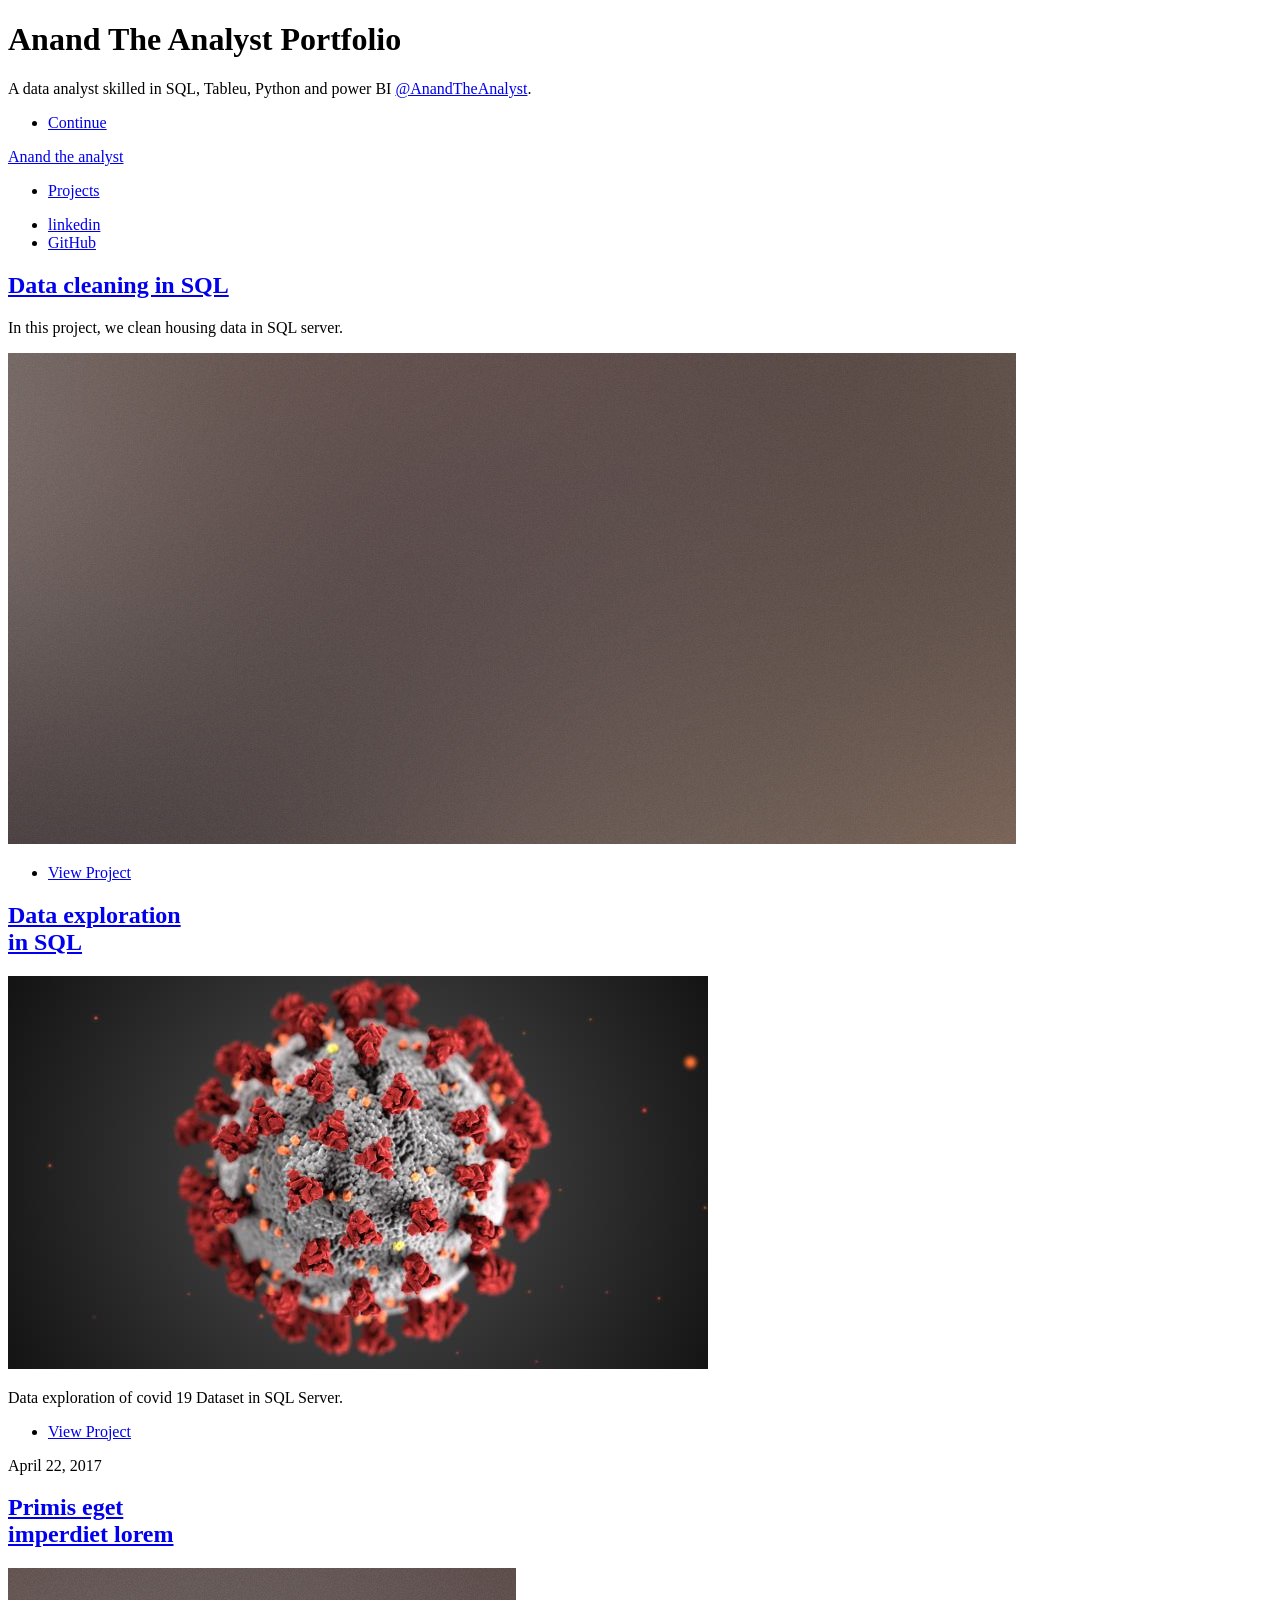
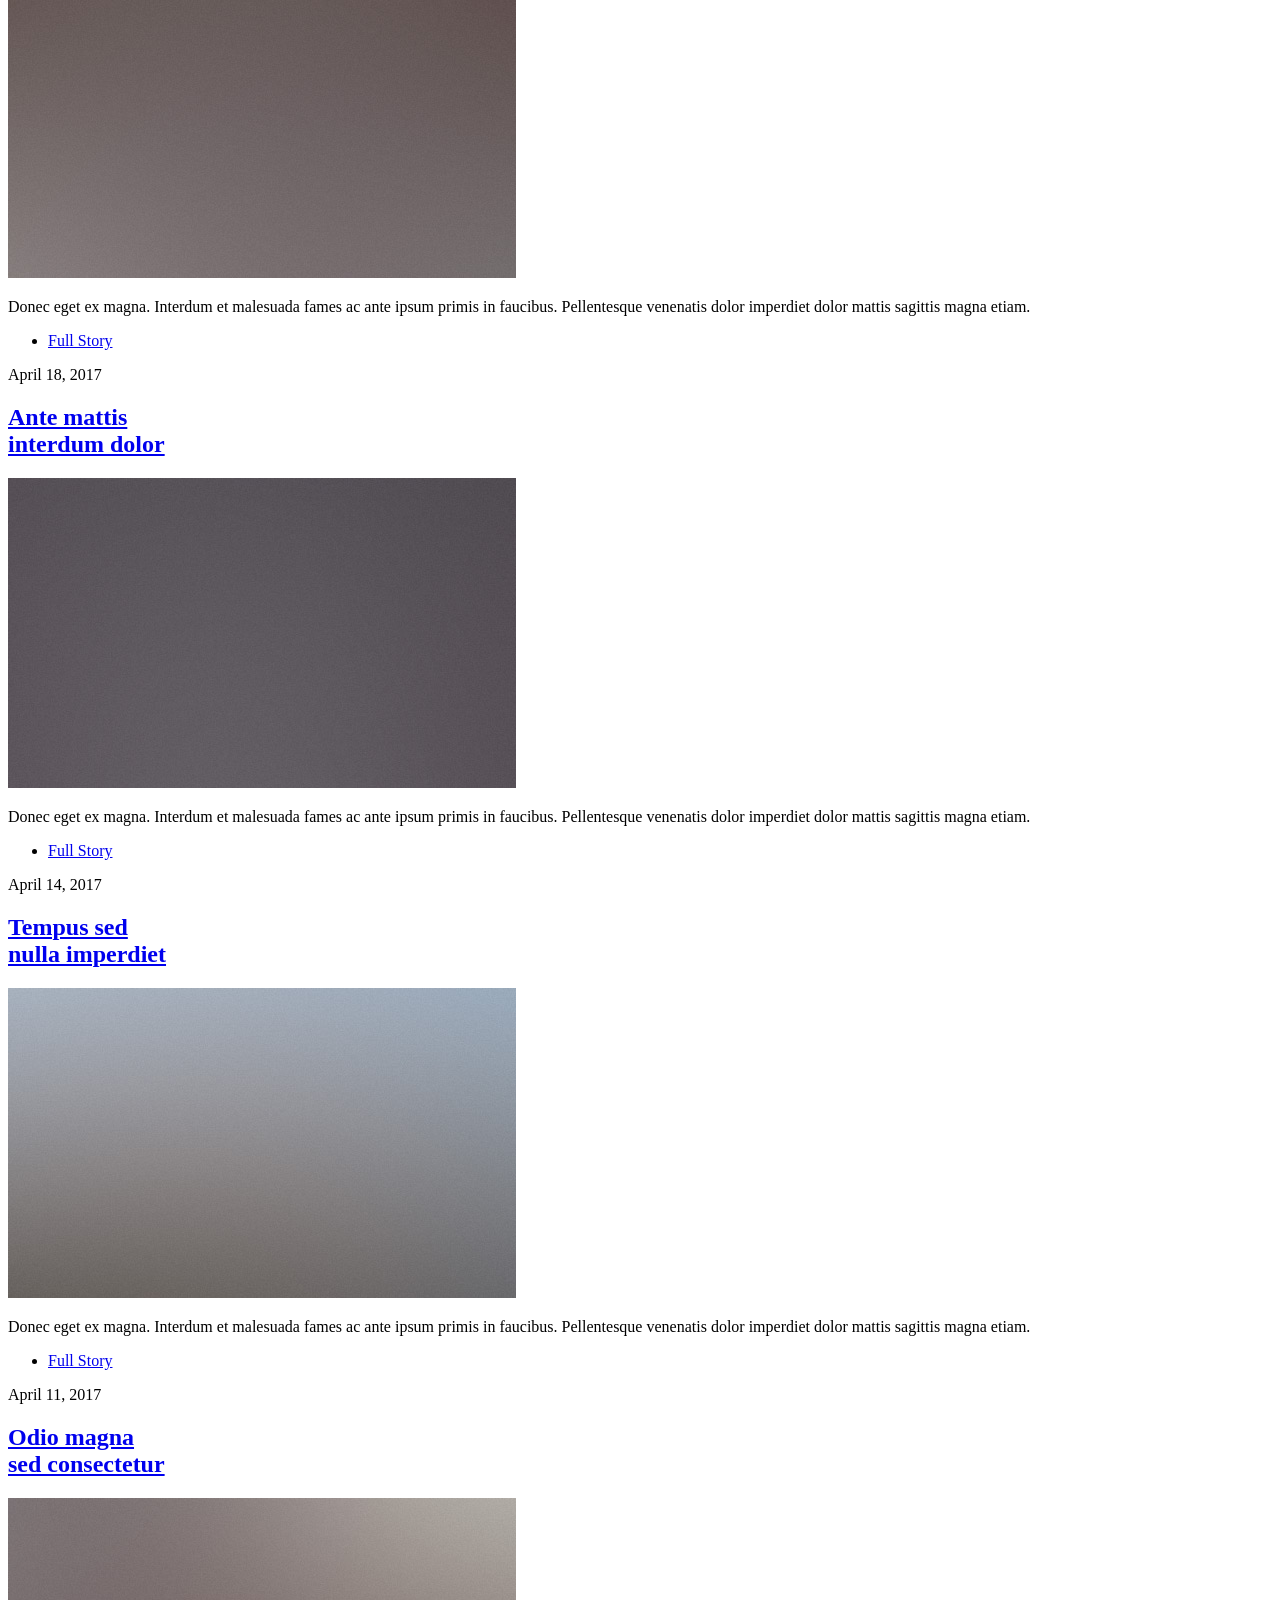
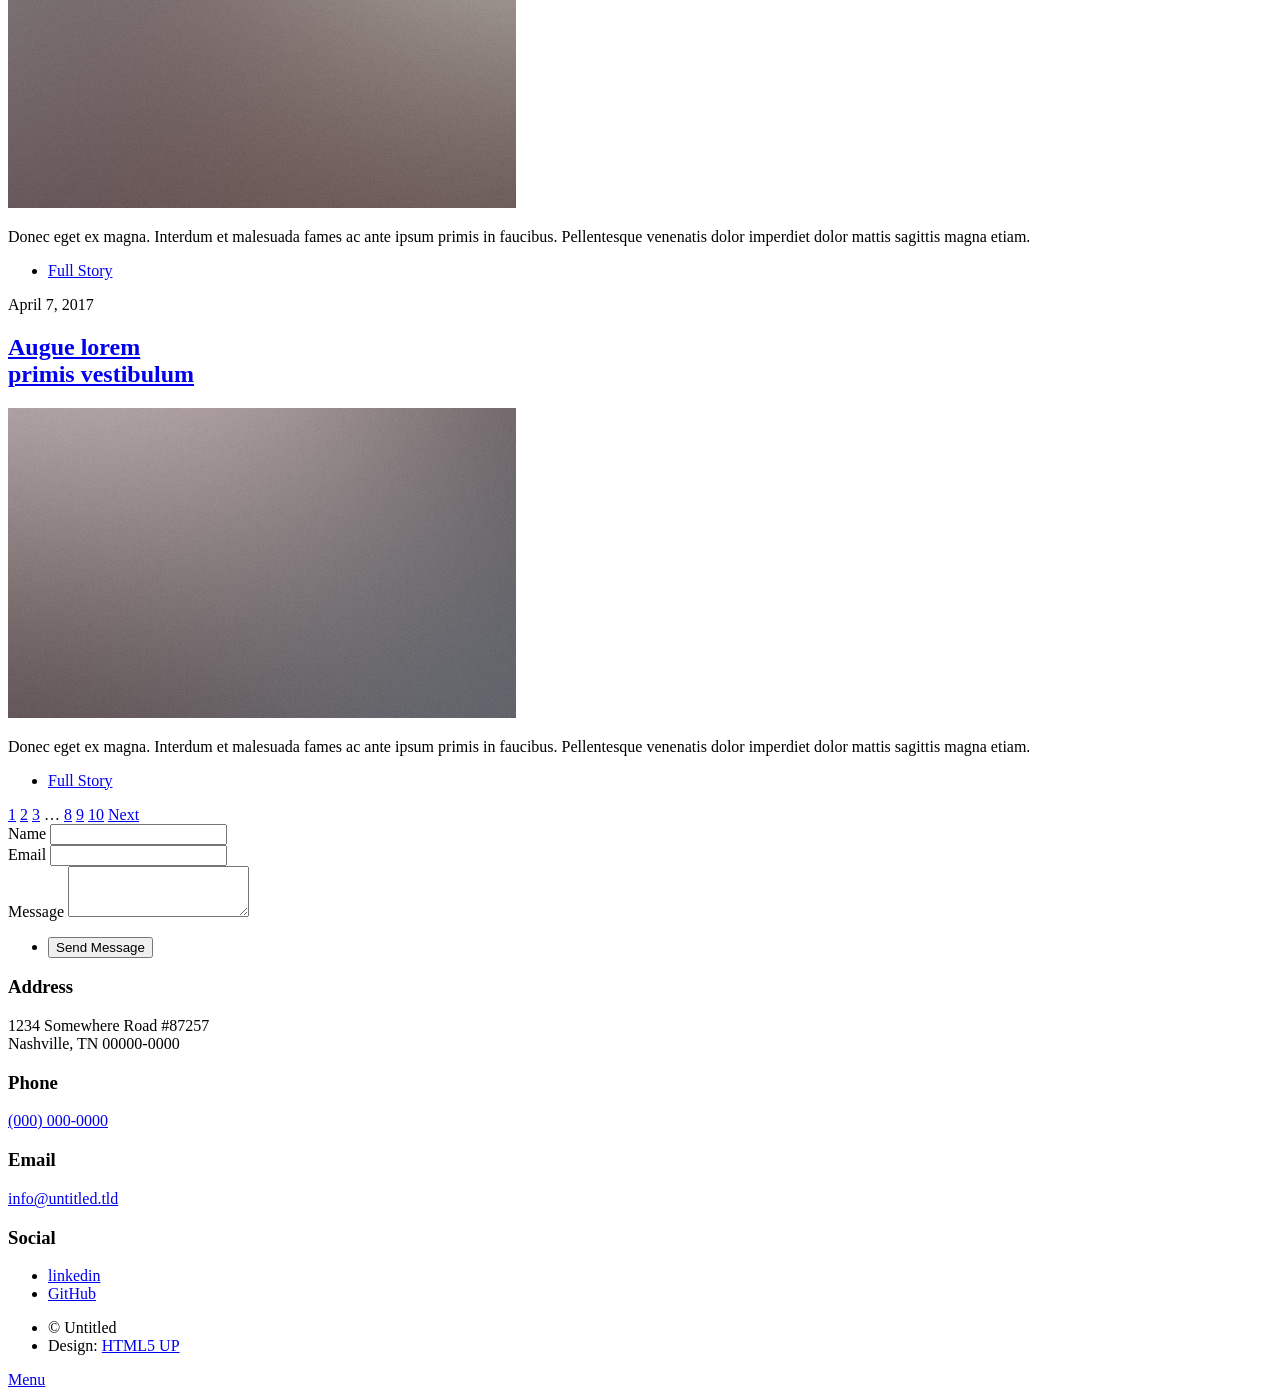
==== commit 873b0012: "Add files via upload" ====
--- a/index.html
+++ b/index.html
@@ -29,21 +29,18 @@
 
 				<!-- Header -->
 					<header id="header">
-						<a href="index.html" class="logo">Massively</a>
+						<a href="index.html" class="logo">Anand the analyst</a>
 					</header>
 
 				<!-- Nav -->
 					<nav id="nav">
 						<ul class="links">
-							<li class="active"><a href="index.html">This is Massively</a></li>
-							<li><a href="generic.html">Generic Page</a></li>
-							<li><a href="elements.html">Elements Reference</a></li>
+							<li class="active"><a href="index.html">Projects</a></li>
+							
 						</ul>
 						<ul class="icons">
-							<li><a href="#" class="icon brands fa-twitter"><span class="label">Twitter</span></a></li>
-							<li><a href="#" class="icon brands fa-facebook-f"><span class="label">Facebook</span></a></li>
-							<li><a href="#" class="icon brands fa-instagram"><span class="label">Instagram</span></a></li>
-							<li><a href="#" class="icon brands fa-github"><span class="label">GitHub</span></a></li>
+							<li><a href="https://www.linkedin.com/in/anand-chauhan-8b5030123/" class="icon brands alt fa-linkedin"><span class="label">linkedin</span></a></li>
+							<li><a href="https://github.com/anandchauhan108" class="icon brands alt fa-github"><span class="label">GitHub</span></a></li>
 						</ul>
 					</nav>
 
@@ -69,13 +66,13 @@
 								<article>
 									<header>
 										<!--<span class="date">April 24, 2017</span>-->
-										<h2><a href="#">Sed magna<br />
-										ipsum faucibus</a></h2>
-									</header>
-									<a href="#" class="image fit"><img src="images/pic02.jpg" alt="" /></a>
-									<p>Donec eget ex magna. Interdum et malesuada fames ac ante ipsum primis in faucibus. Pellentesque venenatis dolor imperdiet dolor mattis sagittis magna etiam.</p>
-									<ul class="actions special">
-										<li><a href="#" class="button">Full Story</a></li>
+										<h2><a href="#">Data exploration<br />
+										in SQL</a></h2>
+									</header>
+									<a href="#" class="image fit"><img src="images/covidicon.jpeg" alt="" /></a>
+									<p>Data exploration of covid 19 Dataset in SQL Server.</p>
+									<ul class="actions special">
+										<li><a href="#" class="button">View Project</a></li>
 									</ul>
 								</article>
 								<article>
@@ -197,10 +194,9 @@
 							<section>
 								<h3>Social</h3>
 								<ul class="icons alt">
-									<li><a href="#" class="icon brands alt fa-twitter"><span class="label">Twitter</span></a></li>
-									<li><a href="#" class="icon brands alt fa-facebook-f"><span class="label">Facebook</span></a></li>
-									<li><a href="#" class="icon brands alt fa-instagram"><span class="label">Instagram</span></a></li>
-									<li><a href="#" class="icon brands alt fa-github"><span class="label">GitHub</span></a></li>
+									
+									<li><a href="https://www.linkedin.com/in/anand-chauhan-8b5030123/" class="icon brands alt fa-linkedin"><span class="label">linkedin</span></a></li>
+									<li><a href="https://github.com/anandchauhan108" class="icon brands alt fa-github"><span class="label">GitHub</span></a></li>
 								</ul>
 							</section>
 						</section>
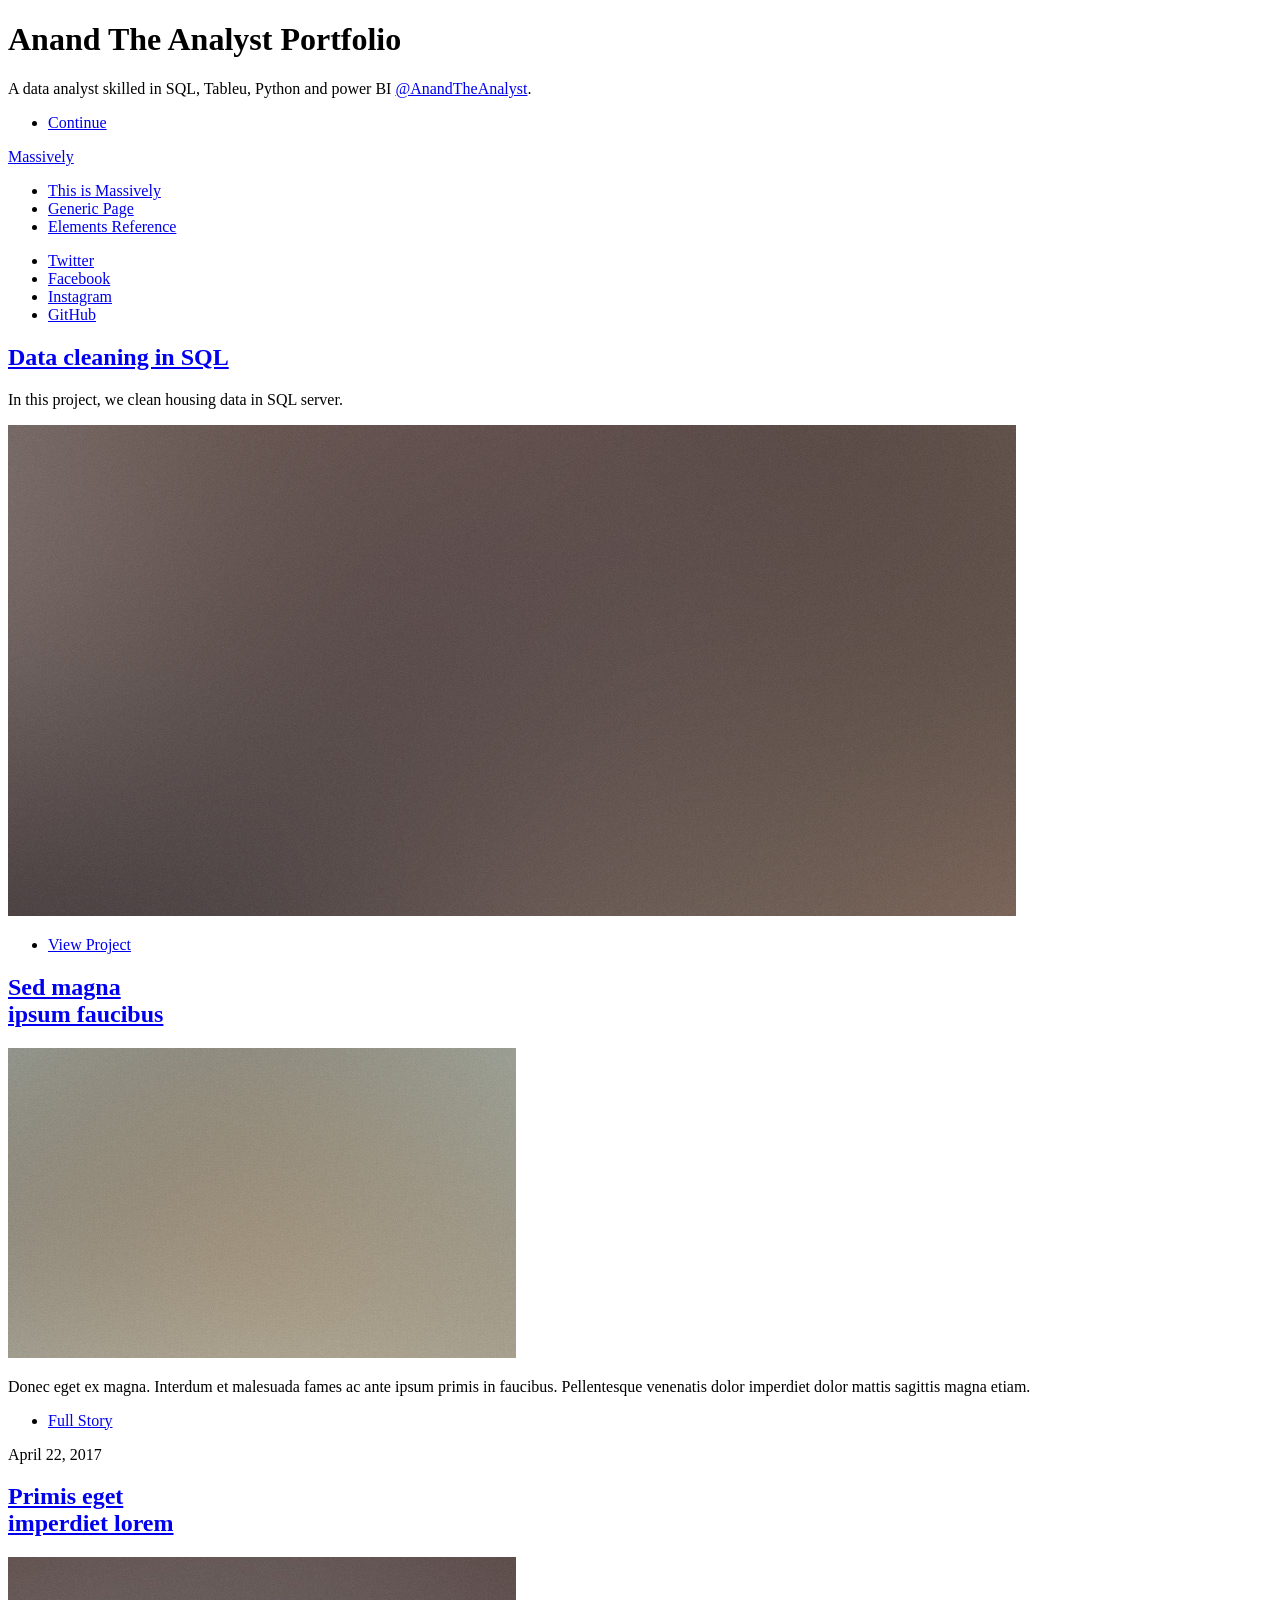
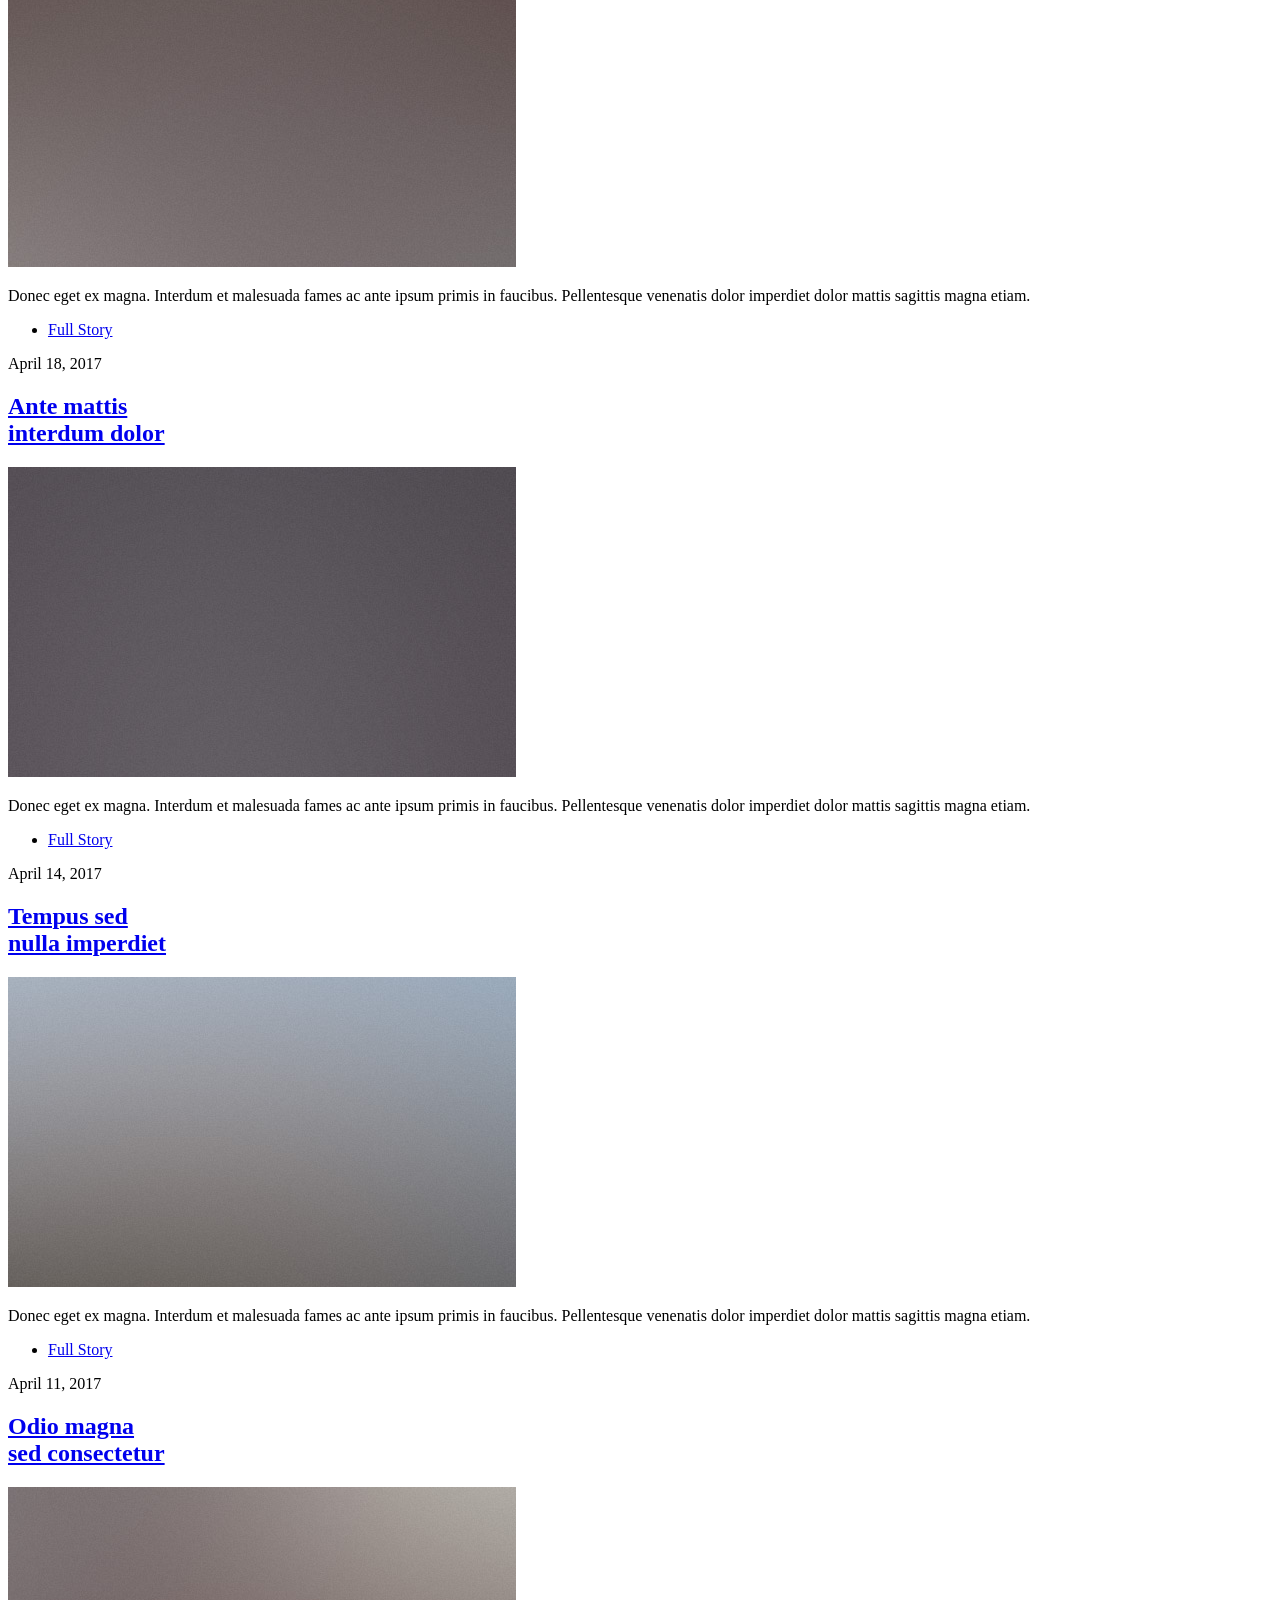
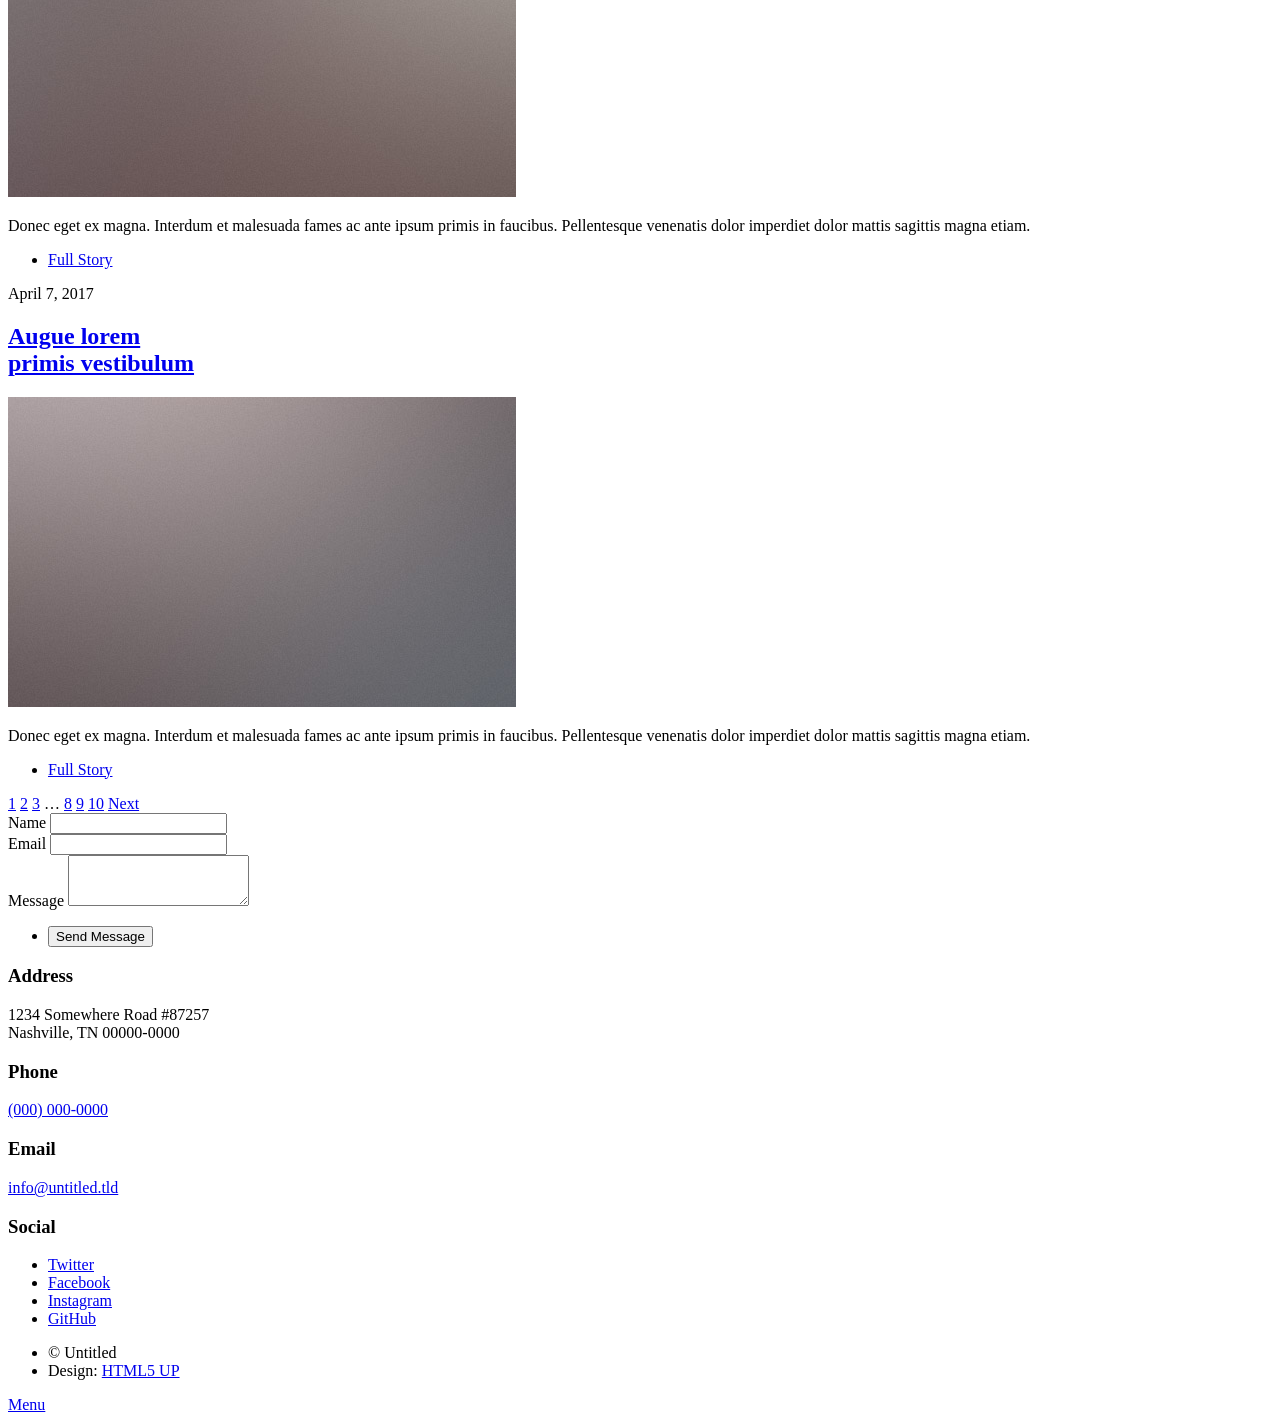
==== commit 4b40aff2: "Add files via upload" ====
--- a/index.html
+++ b/index.html
@@ -29,18 +29,21 @@
 
 				<!-- Header -->
 					<header id="header">
-						<a href="index.html" class="logo">Anand the analyst</a>
+						<a href="index.html" class="logo">Massively</a>
 					</header>
 
 				<!-- Nav -->
 					<nav id="nav">
 						<ul class="links">
-							<li class="active"><a href="index.html">Projects</a></li>
-							
+							<li class="active"><a href="index.html">This is Massively</a></li>
+							<li><a href="generic.html">Generic Page</a></li>
+							<li><a href="elements.html">Elements Reference</a></li>
 						</ul>
 						<ul class="icons">
-							<li><a href="https://www.linkedin.com/in/anand-chauhan-8b5030123/" class="icon brands alt fa-linkedin"><span class="label">linkedin</span></a></li>
-							<li><a href="https://github.com/anandchauhan108" class="icon brands alt fa-github"><span class="label">GitHub</span></a></li>
+							<li><a href="#" class="icon brands fa-twitter"><span class="label">Twitter</span></a></li>
+							<li><a href="#" class="icon brands fa-facebook-f"><span class="label">Facebook</span></a></li>
+							<li><a href="#" class="icon brands fa-instagram"><span class="label">Instagram</span></a></li>
+							<li><a href="#" class="icon brands fa-github"><span class="label">GitHub</span></a></li>
 						</ul>
 					</nav>
 
@@ -66,13 +69,13 @@
 								<article>
 									<header>
 										<!--<span class="date">April 24, 2017</span>-->
-										<h2><a href="#">Data exploration<br />
-										in SQL</a></h2>
-									</header>
-									<a href="#" class="image fit"><img src="images/covidicon.jpeg" alt="" /></a>
-									<p>Data exploration of covid 19 Dataset in SQL Server.</p>
-									<ul class="actions special">
-										<li><a href="#" class="button">View Project</a></li>
+										<h2><a href="#">Sed magna<br />
+										ipsum faucibus</a></h2>
+									</header>
+									<a href="#" class="image fit"><img src="images/pic02.jpg" alt="" /></a>
+									<p>Donec eget ex magna. Interdum et malesuada fames ac ante ipsum primis in faucibus. Pellentesque venenatis dolor imperdiet dolor mattis sagittis magna etiam.</p>
+									<ul class="actions special">
+										<li><a href="#" class="button">Full Story</a></li>
 									</ul>
 								</article>
 								<article>
@@ -194,9 +197,10 @@
 							<section>
 								<h3>Social</h3>
 								<ul class="icons alt">
-									
-									<li><a href="https://www.linkedin.com/in/anand-chauhan-8b5030123/" class="icon brands alt fa-linkedin"><span class="label">linkedin</span></a></li>
-									<li><a href="https://github.com/anandchauhan108" class="icon brands alt fa-github"><span class="label">GitHub</span></a></li>
+									<li><a href="#" class="icon brands alt fa-twitter"><span class="label">Twitter</span></a></li>
+									<li><a href="#" class="icon brands alt fa-facebook-f"><span class="label">Facebook</span></a></li>
+									<li><a href="#" class="icon brands alt fa-instagram"><span class="label">Instagram</span></a></li>
+									<li><a href="#" class="icon brands alt fa-github"><span class="label">GitHub</span></a></li>
 								</ul>
 							</section>
 						</section>
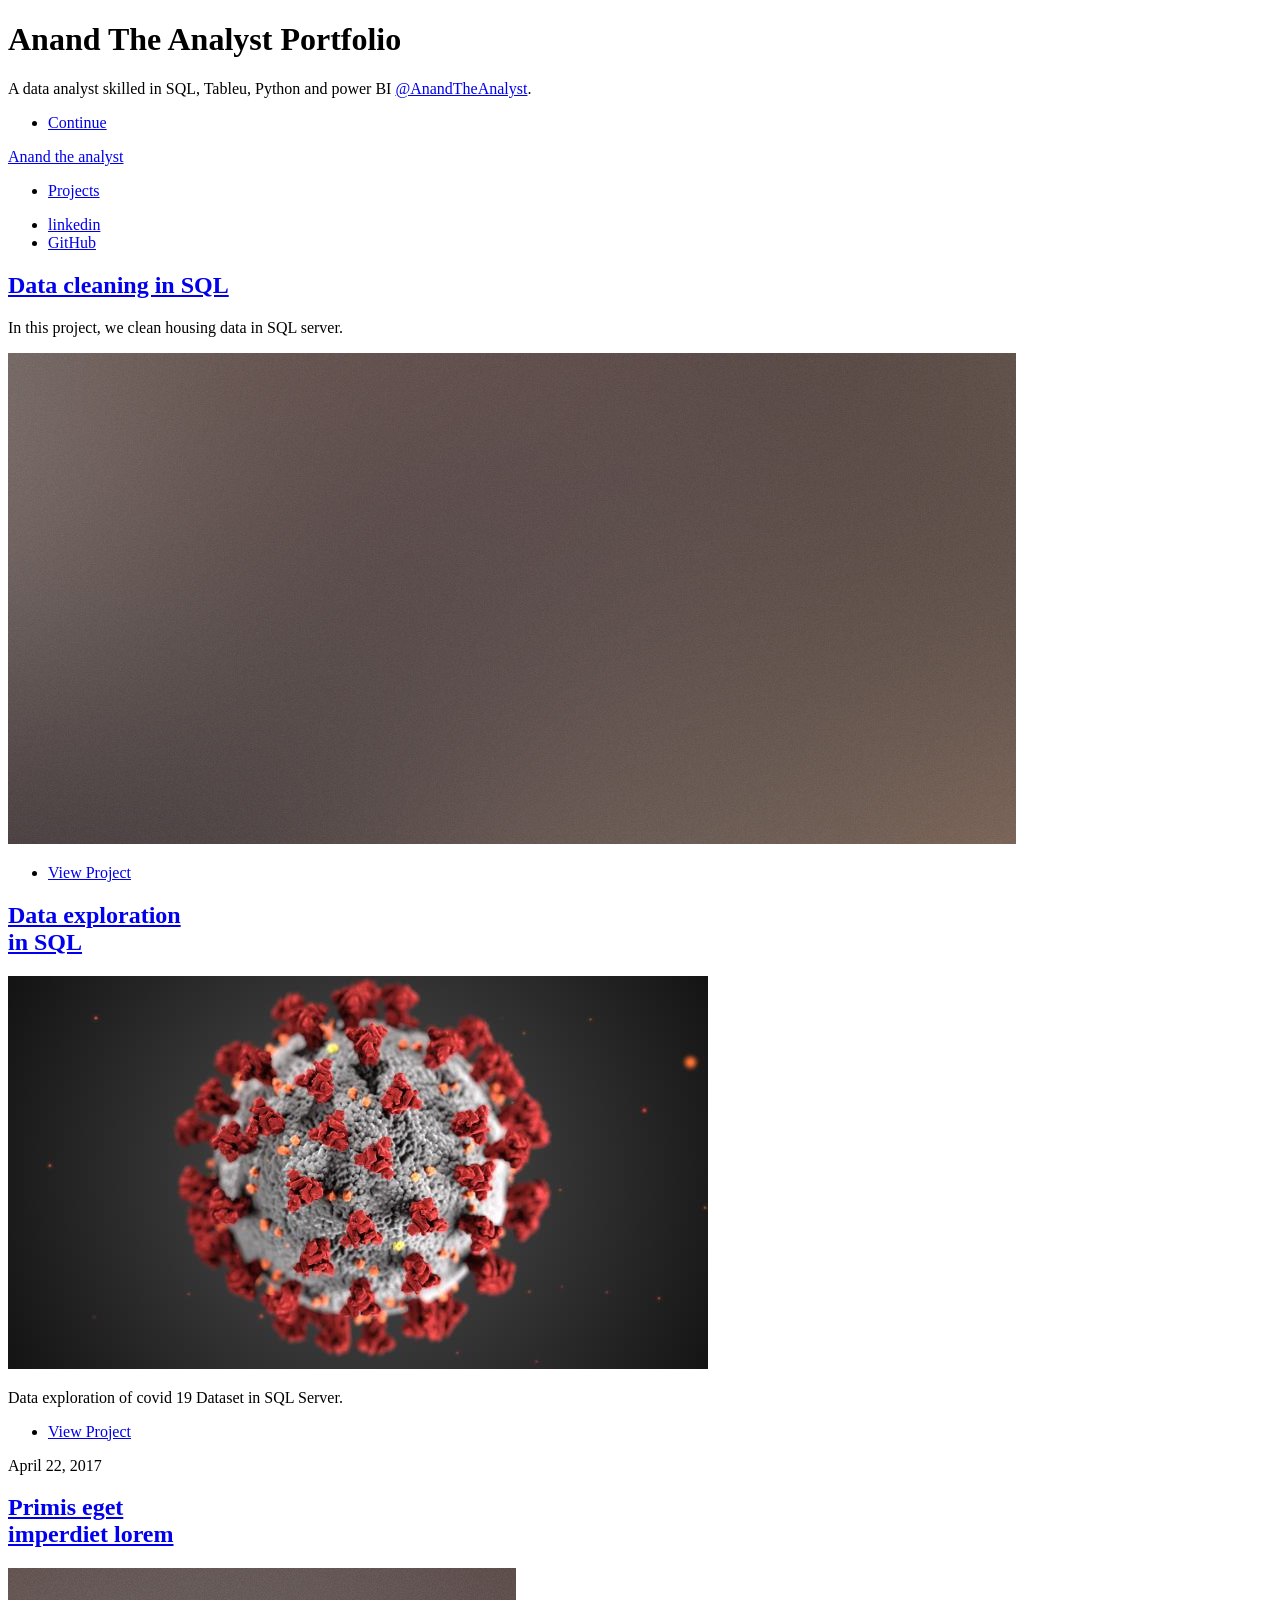
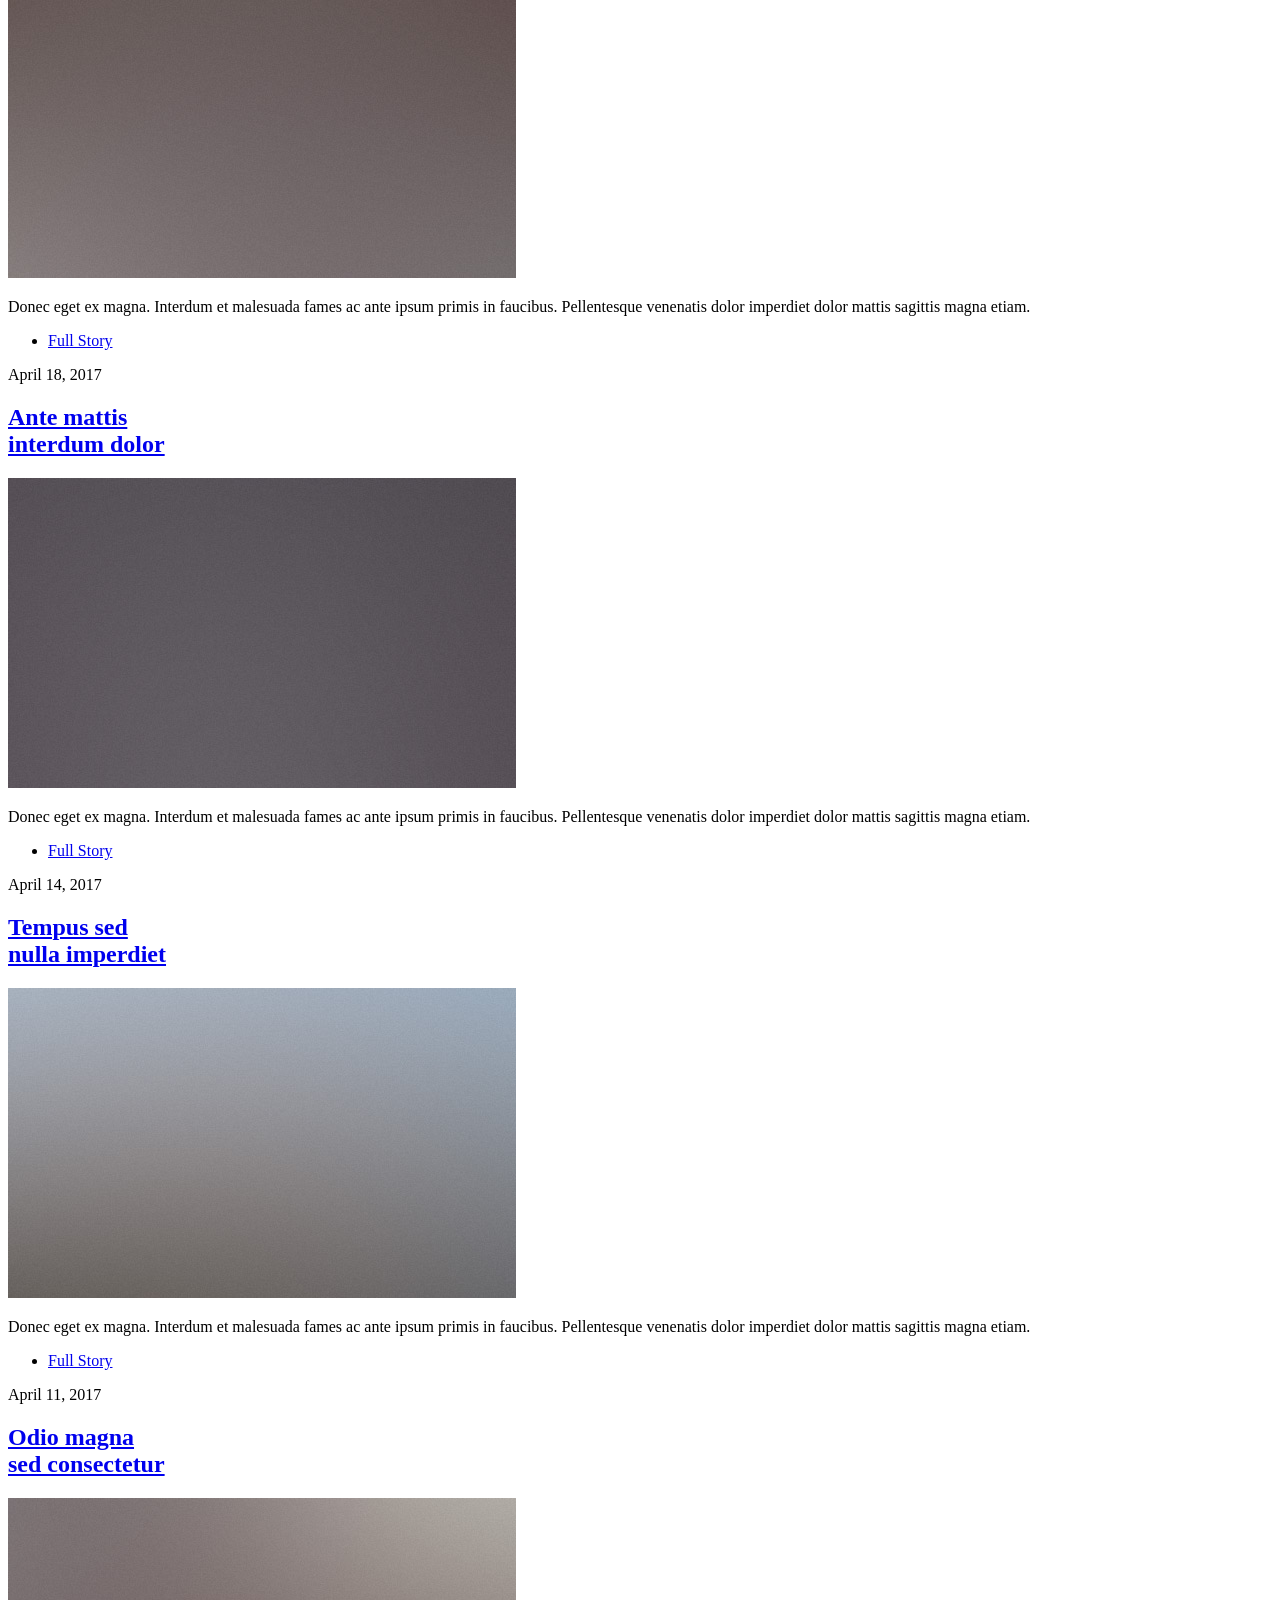
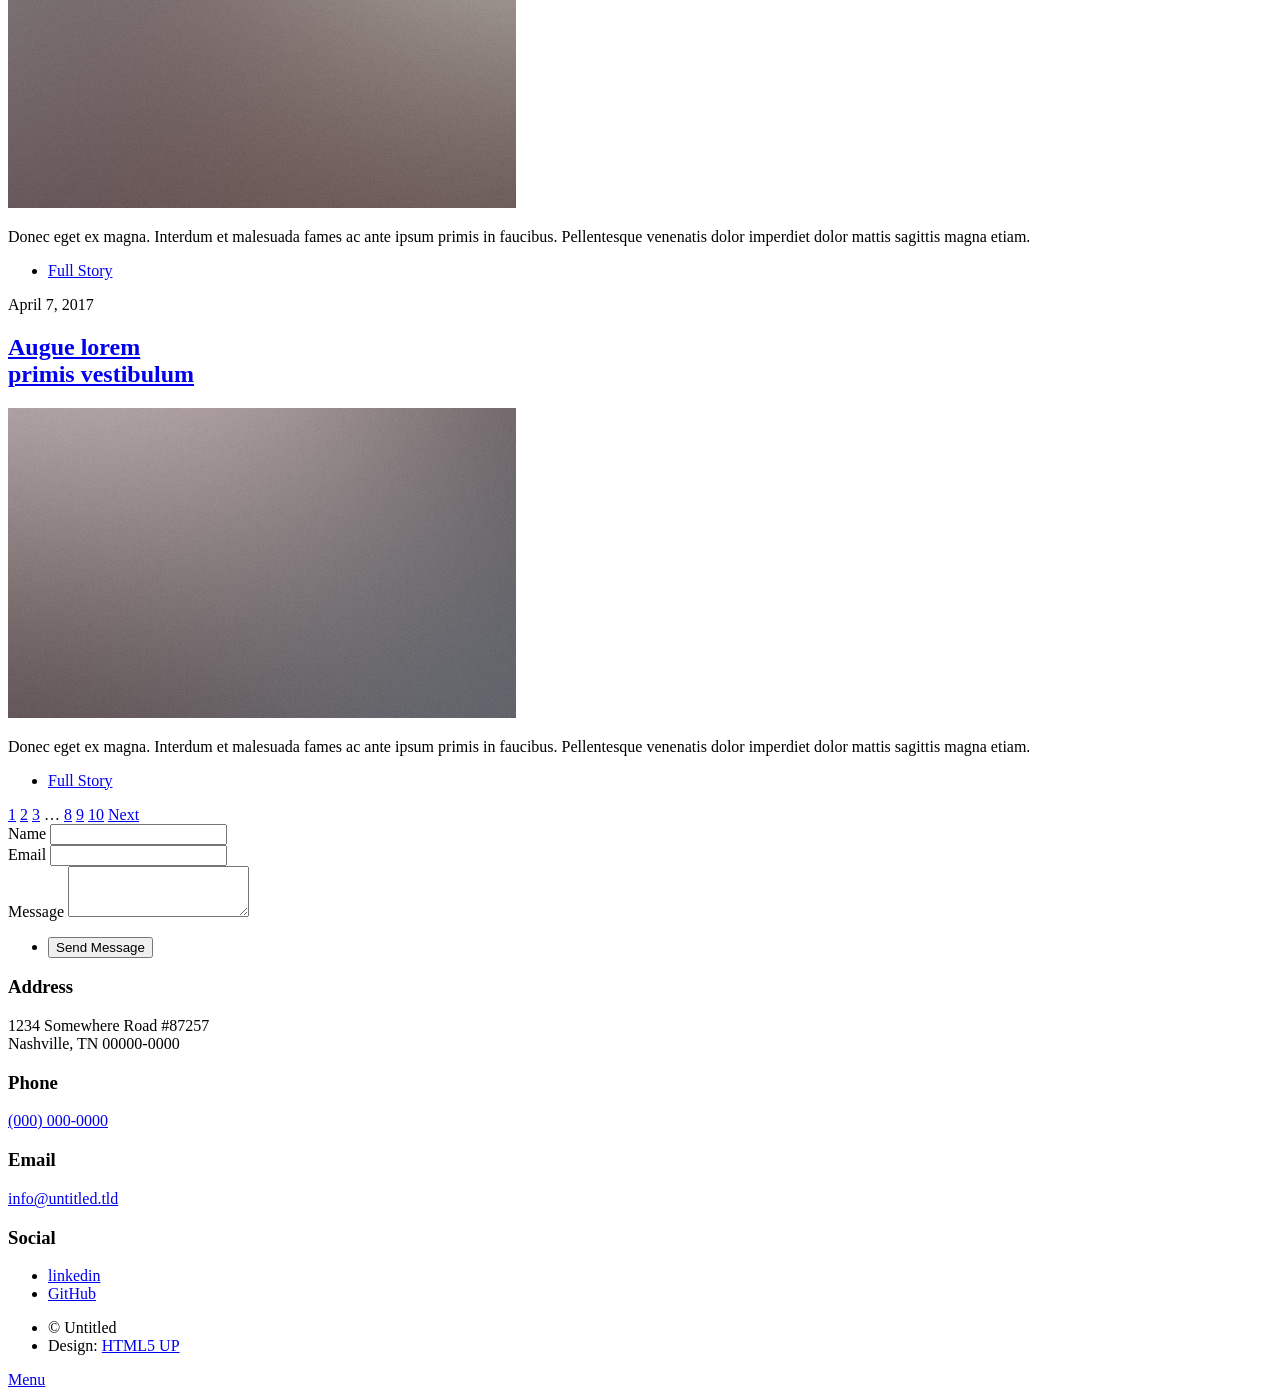
==== commit 9f9c2f30: "Add files via upload" ====
--- a/index.html
+++ b/index.html
@@ -29,21 +29,18 @@
 
 				<!-- Header -->
 					<header id="header">
-						<a href="index.html" class="logo">Massively</a>
+						<a href="index.html" class="logo">Anand the analyst</a>
 					</header>
 
 				<!-- Nav -->
 					<nav id="nav">
 						<ul class="links">
-							<li class="active"><a href="index.html">This is Massively</a></li>
-							<li><a href="generic.html">Generic Page</a></li>
-							<li><a href="elements.html">Elements Reference</a></li>
+							<li class="active"><a href="index.html">Projects</a></li>
+							
 						</ul>
 						<ul class="icons">
-							<li><a href="#" class="icon brands fa-twitter"><span class="label">Twitter</span></a></li>
-							<li><a href="#" class="icon brands fa-facebook-f"><span class="label">Facebook</span></a></li>
-							<li><a href="#" class="icon brands fa-instagram"><span class="label">Instagram</span></a></li>
-							<li><a href="#" class="icon brands fa-github"><span class="label">GitHub</span></a></li>
+							<li><a href="https://www.linkedin.com/in/anand-chauhan-8b5030123/" class="icon brands alt fa-linkedin"><span class="label">linkedin</span></a></li>
+							<li><a href="https://github.com/anandchauhan108" class="icon brands alt fa-github"><span class="label">GitHub</span></a></li>
 						</ul>
 					</nav>
 
@@ -69,13 +66,13 @@
 								<article>
 									<header>
 										<!--<span class="date">April 24, 2017</span>-->
-										<h2><a href="#">Sed magna<br />
-										ipsum faucibus</a></h2>
-									</header>
-									<a href="#" class="image fit"><img src="images/pic02.jpg" alt="" /></a>
-									<p>Donec eget ex magna. Interdum et malesuada fames ac ante ipsum primis in faucibus. Pellentesque venenatis dolor imperdiet dolor mattis sagittis magna etiam.</p>
-									<ul class="actions special">
-										<li><a href="#" class="button">Full Story</a></li>
+										<h2><a href="#">Data exploration<br />
+										in SQL</a></h2>
+									</header>
+									<a href="#" class="image fit"><img src="images/covidicon.jpeg" alt="" /></a>
+									<p>Data exploration of covid 19 Dataset in SQL Server.</p>
+									<ul class="actions special">
+										<li><a href="#" class="button">View Project</a></li>
 									</ul>
 								</article>
 								<article>
@@ -197,10 +194,9 @@
 							<section>
 								<h3>Social</h3>
 								<ul class="icons alt">
-									<li><a href="#" class="icon brands alt fa-twitter"><span class="label">Twitter</span></a></li>
-									<li><a href="#" class="icon brands alt fa-facebook-f"><span class="label">Facebook</span></a></li>
-									<li><a href="#" class="icon brands alt fa-instagram"><span class="label">Instagram</span></a></li>
-									<li><a href="#" class="icon brands alt fa-github"><span class="label">GitHub</span></a></li>
+									
+									<li><a href="https://www.linkedin.com/in/anand-chauhan-8b5030123/" class="icon brands alt fa-linkedin"><span class="label">linkedin</span></a></li>
+									<li><a href="https://github.com/anandchauhan108" class="icon brands alt fa-github"><span class="label">GitHub</span></a></li>
 								</ul>
 							</section>
 						</section>
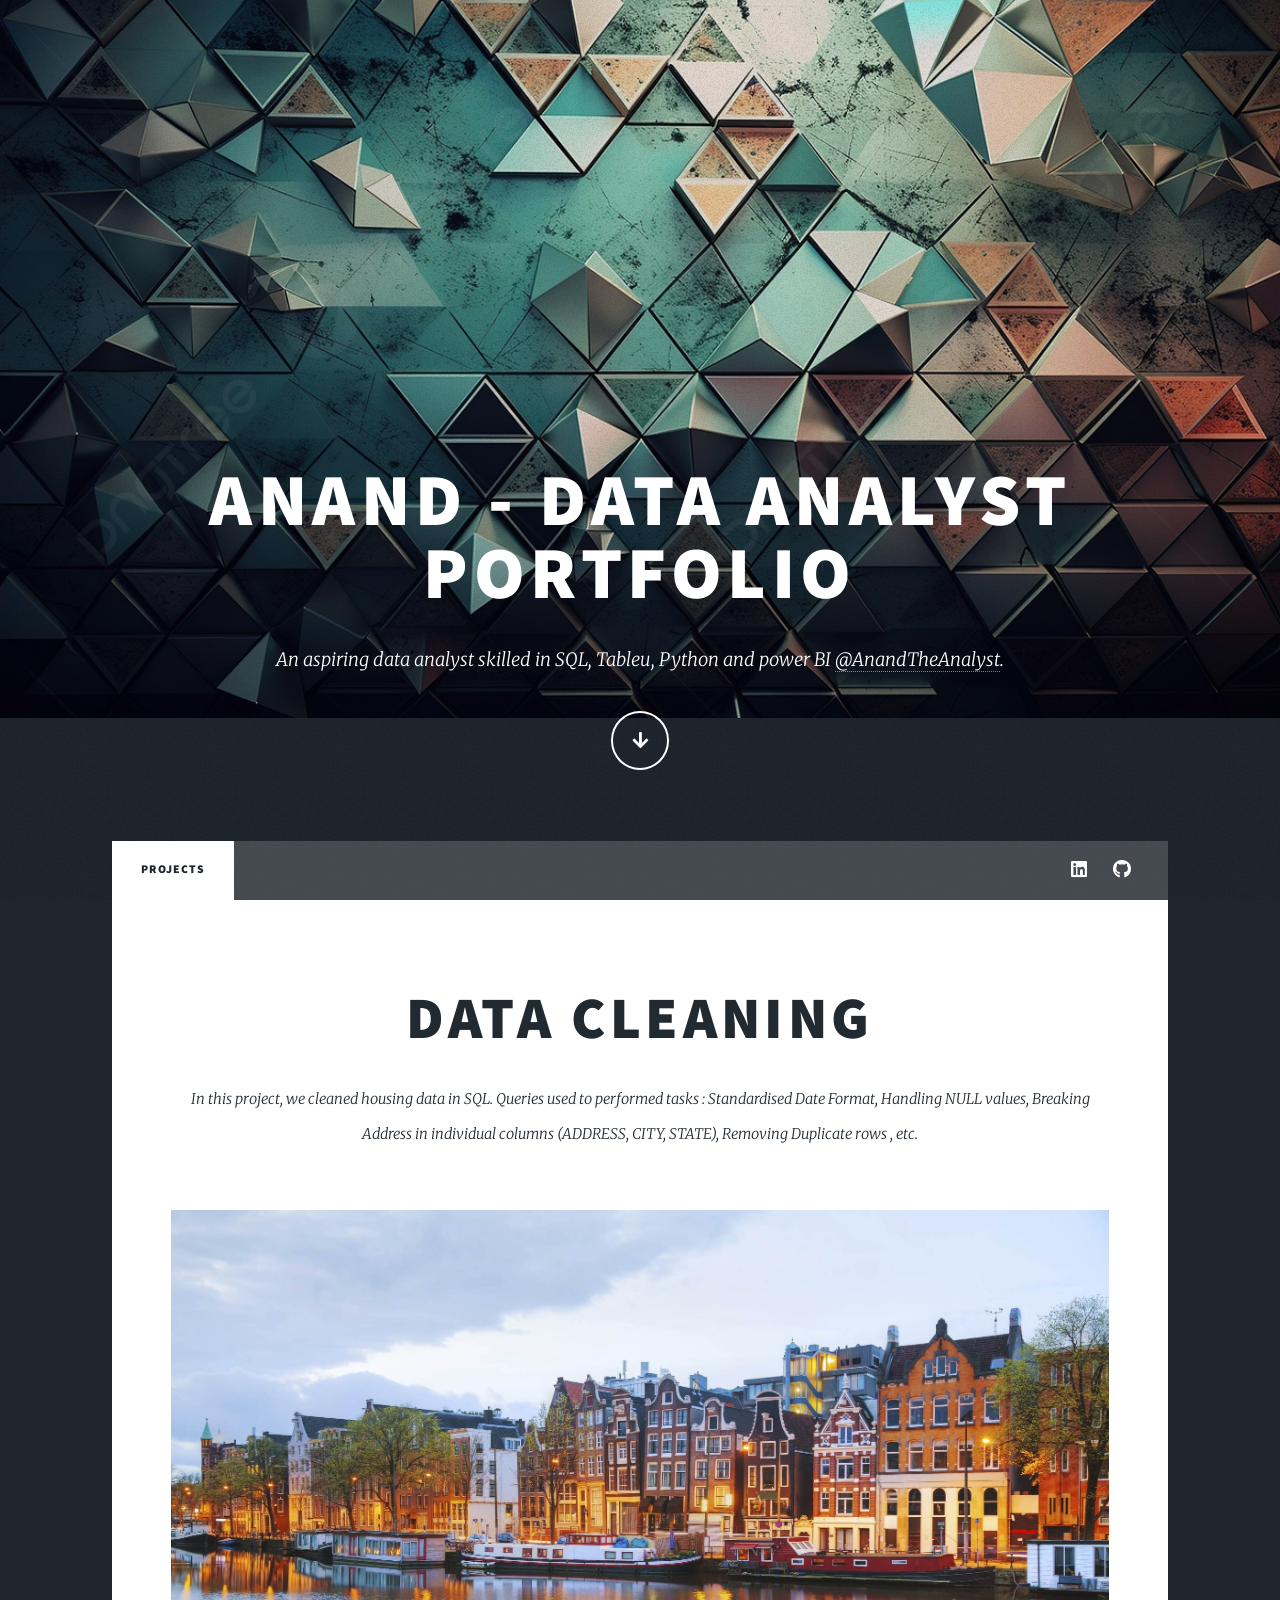
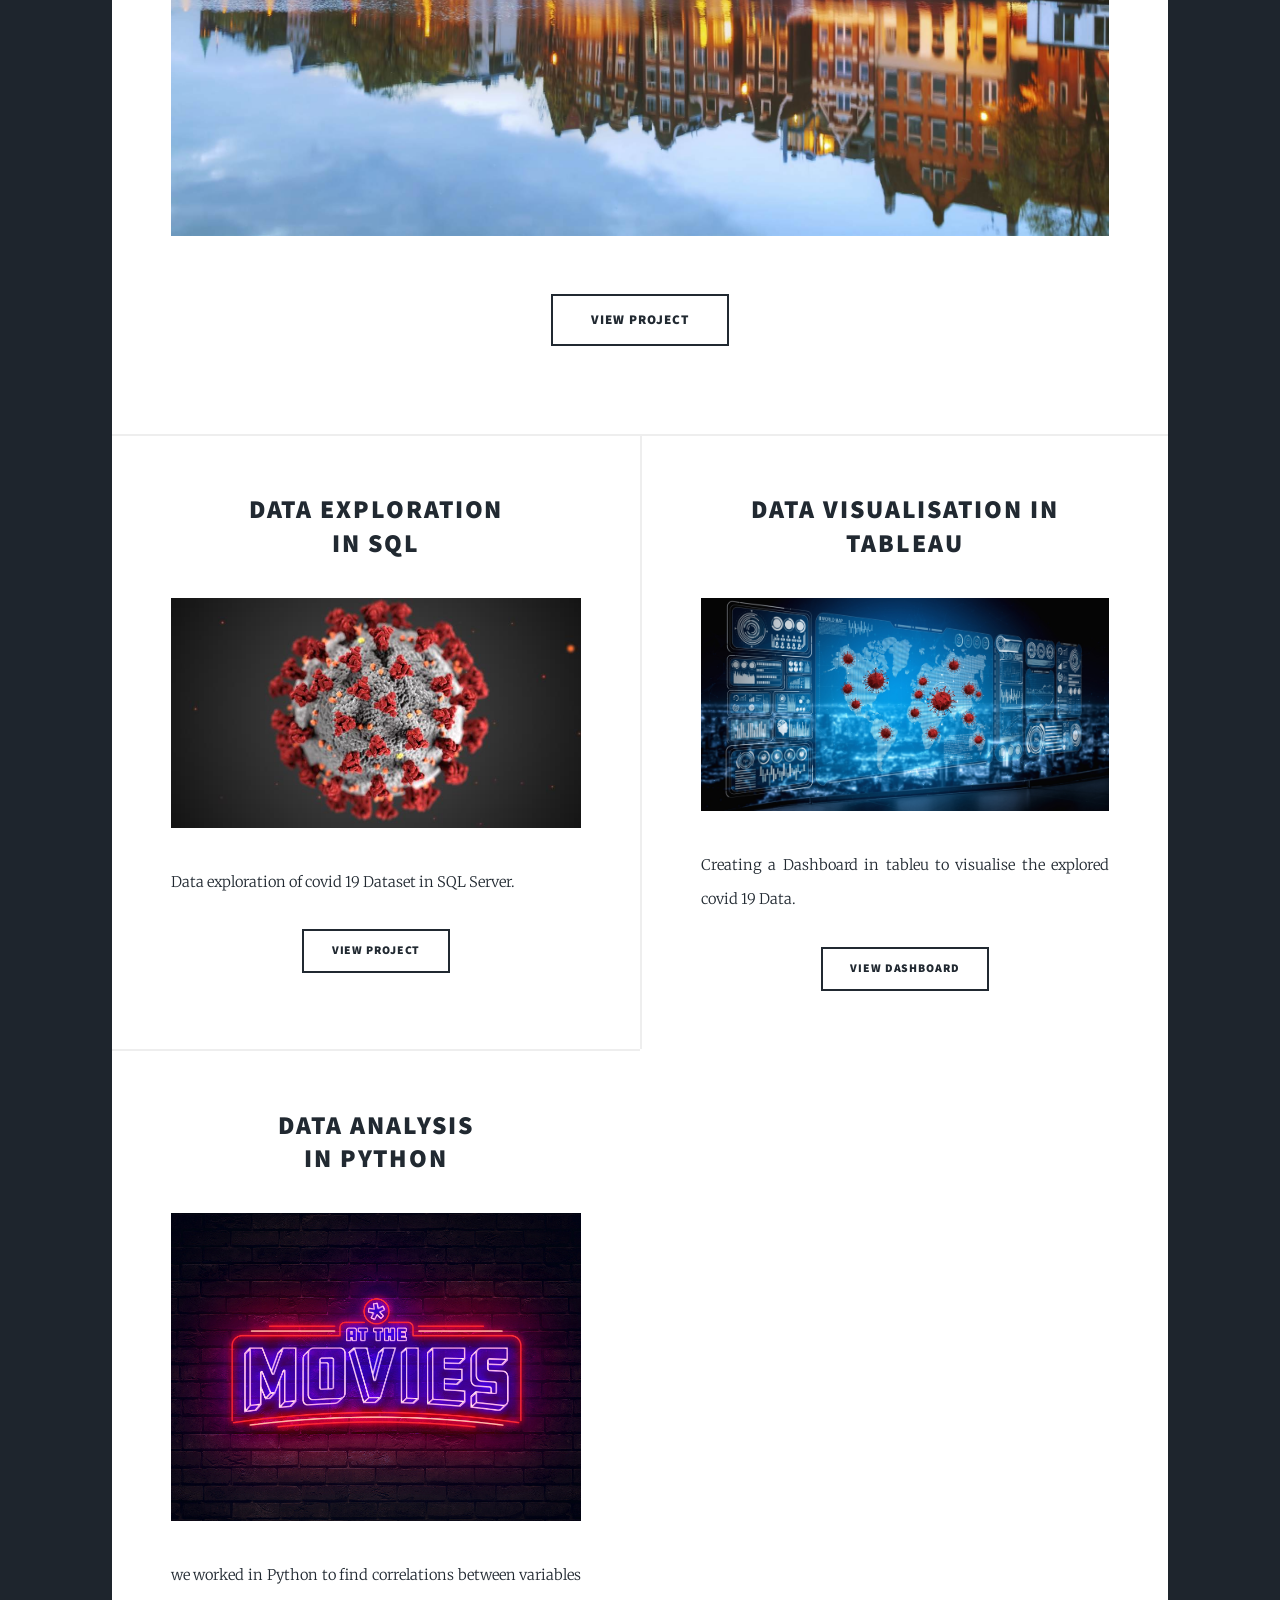
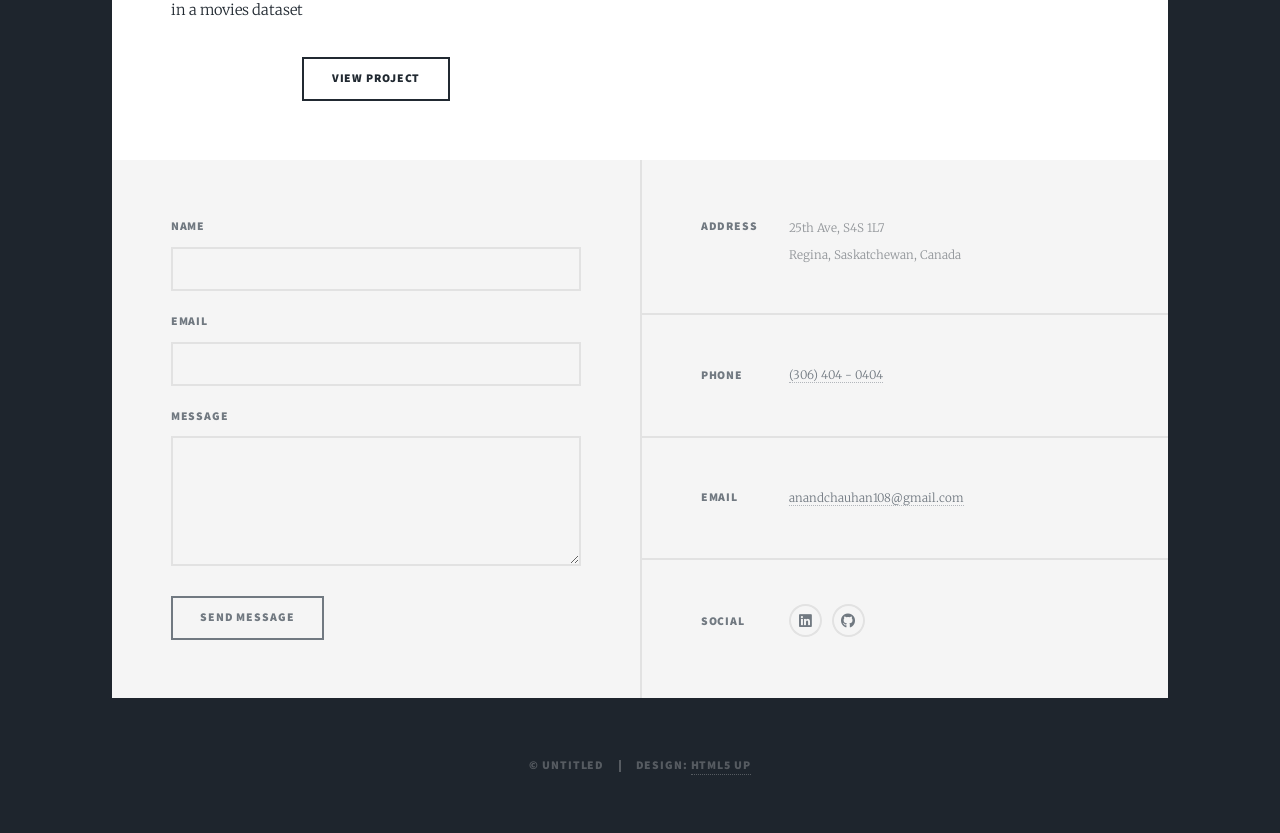
==== commit 6783325e: "Add files via upload" ====
--- a/index.html
+++ b/index.html
@@ -6,7 +6,7 @@
 -->
 <html>
 	<head>
-		<title>Anand The Analyst Portfolio</title>
+		<title>Anand - Data Analyst Portfolio</title>
 		<meta charset="utf-8" />
 		<meta name="viewport" content="width=device-width, initial-scale=1, user-scalable=no" />
 		<link rel="stylesheet" href="assets/css/main.css" />
@@ -19,9 +19,9 @@
 
 				<!-- Intro -->
 					<div id="intro">
-						<h1>Anand The Analyst  Portfolio<br />
+						<h1>Anand - DAta Analyst  Portfolio<br />
 						</h1>
-						<p>A data analyst skilled in SQL, Tableu, Python and power BI <a href="https://html5up.net/license">@AnandTheAnalyst</a>.</p> <!--change href website to project website link.-->
+						<p>An aspiring data analyst skilled in SQL, Tableu, Python and power BI <a href="https://html5up.net/license">@AnandTheAnalyst</a>.</p> <!--change href website to project website link.-->
 						<ul class="actions">
 							<li><a href="#header" class="button icon solid solo fa-arrow-down scrolly">Continue</a></li>
 						</ul>
@@ -50,14 +50,14 @@
 						<!-- Featured Post -->
 							<article class="post featured">
 								<header class="major">
-									<!--<span class="date">April 25, 2017</span>-->
-									<h2><a href="#">Data cleaning in SQL<br />
+									<!--<span class="date">Jan06 , 2024</span>-->
+									<h2><a href="https://github.com/anandchauhan108/PortfolioProjectsSQL/blob/SQL-Projects/HousingDataCleaning.sql">Data cleaning<br />
 									</a></h2>
-									<p>In this project, we clean housing data in SQL server.</p>
+									<p>In this project, we cleaned housing data in SQL. Queries used to performed tasks : Standardised Date Format, Handling NULL values, Breaking Address in individual columns (ADDRESS, CITY, STATE), Removing Duplicate rows , etc.</p>
 								</header>
-								<a href="#" class="image main"><img src="images/pic01.jpg" alt="" /></a>
+								<a href="https://github.com/anandchauhan108/PortfolioProjectsSQL/blob/SQL-Projects/HousingDataCleaning.sql" class="image main"><img src="images/HousingDataImage.jpeg" alt="" /></a>
 								<ul class="actions special">
-									<li><a href="#" class="button large">View Project</a></li> <!-- put github project link in this href-->
+									<li><a href="https://github.com/anandchauhan108/PortfolioProjectsSQL/blob/SQL-Projects/HousingDataCleaning.sql" class="button large">View Project</a></li> <!-- put github project link in this href-->
 								</ul>
 							</article>
 
@@ -66,40 +66,39 @@
 								<article>
 									<header>
 										<!--<span class="date">April 24, 2017</span>-->
-										<h2><a href="#">Data exploration<br />
+										<h2><a href="https://github.com/anandchauhan108/PortfolioProjectsSQL">Data exploration<br />
 										in SQL</a></h2>
 									</header>
-									<a href="#" class="image fit"><img src="images/covidicon.jpeg" alt="" /></a>
+									<a href="https://github.com/anandchauhan108/PortfolioProjectsSQL" class="image fit"><img src="images/covidicon.jpeg" alt="" /></a>
 									<p>Data exploration of covid 19 Dataset in SQL Server.</p>
 									<ul class="actions special">
-										<li><a href="#" class="button">View Project</a></li>
-									</ul>
-								</article>
-								<article>
-									<header>
-										<span class="date">April 22, 2017</span>
-										<h2><a href="#">Primis eget<br />
-										imperdiet lorem</a></h2>
-									</header>
-									<a href="#" class="image fit"><img src="images/pic03.jpg" alt="" /></a>
-									<p>Donec eget ex magna. Interdum et malesuada fames ac ante ipsum primis in faucibus. Pellentesque venenatis dolor imperdiet dolor mattis sagittis magna etiam.</p>
-									<ul class="actions special">
-										<li><a href="#" class="button">Full Story</a></li>
-									</ul>
-								</article>
-								<article>
-									<header>
-										<span class="date">April 18, 2017</span>
-										<h2><a href="#">Ante mattis<br />
-										interdum dolor</a></h2>
-									</header>
-									<a href="#" class="image fit"><img src="images/pic04.jpg" alt="" /></a>
-									<p>Donec eget ex magna. Interdum et malesuada fames ac ante ipsum primis in faucibus. Pellentesque venenatis dolor imperdiet dolor mattis sagittis magna etiam.</p>
-									<ul class="actions special">
-										<li><a href="#" class="button">Full Story</a></li>
-									</ul>
-								</article>
-								<article>
+										<li><a href="https://github.com/anandchauhan108/PortfolioProjectsSQL" class="button">View Project</a></li>
+									</ul>
+								</article>
+								<article>
+									<header>
+										
+										<h2><a href="https://public.tableau.com/app/profile/anand.chauhan/viz/CovidDeathAnalysis_17052687522850/CovidDeathsAnalysis">Data Visualisation in Tableau<br />
+										</a></h2>
+									</header>
+									<a href="https://public.tableau.com/app/profile/anand.chauhan/viz/CovidDeathAnalysis_17052687522850/CovidDeathsAnalysis" class="image fit"><img src="images/coronaTableu.jpeg" alt="" /></a>
+									<p>Creating a Dashboard in tableu to visualise the explored covid 19 Data.</p>
+									<ul class="actions special">
+										<li><a href="https://public.tableau.com/app/profile/anand.chauhan/viz/CovidDeathAnalysis_17052687522850/CovidDeathsAnalysis" class="button">View Dashboard</a></li>
+									</ul>
+								</article>
+								<article>
+									<header>
+										<h2><a href="https://github.com/anandchauhan108/PortfolioProjectsSQL/blob/main/PythonProject-MovieCorrelation.ipynb">Data Analysis<br />
+										in Python</a></h2>
+									</header>
+									<a href="https://github.com/anandchauhan108/PortfolioProjectsSQL/blob/main/PythonProject-MovieCorrelation.ipynb" class="image fit"><img src="images/movie.jpeg" alt="" /></a>
+									<p>we worked in Python to find correlations between variables in a movies dataset</p>
+									<ul class="actions special">
+										<li><a href="https://github.com/anandchauhan108/PortfolioProjectsSQL/blob/main/PythonProject-MovieCorrelation.ipynb" class="button">View Project</a></li>
+									</ul>
+								</article>
+								<!--<article>
 									<header>
 										<span class="date">April 14, 2017</span>
 										<h2><a href="#">Tempus sed<br />
@@ -140,7 +139,7 @@
 						<!-- Footer -->
 							<footer>
 								<div class="pagination">
-									<!--<a href="#" class="previous">Prev</a>-->
+									<!--<a href="#" class="previous">Prev</a>
 									<a href="#" class="page active">1</a>
 									<a href="#" class="page">2</a>
 									<a href="#" class="page">3</a>
@@ -148,7 +147,7 @@
 									<a href="#" class="page">8</a>
 									<a href="#" class="page">9</a>
 									<a href="#" class="page">10</a>
-									<a href="#" class="next">Next</a>
+									<a href="#" class="next">Next</a>-->
 								</div>
 							</footer>
 
@@ -157,7 +156,7 @@
 				<!-- Footer -->
 					<footer id="footer">
 						<section>
-							<form method="post" action="#">
+							<form method="post" action="mailto : anandchauhan108@gmail.com">
 								<div class="fields">
 									<div class="field">
 										<label for="name">Name</label>
@@ -180,16 +179,16 @@
 						<section class="split contact">
 							<section class="alt">
 								<h3>Address</h3>
-								<p>1234 Somewhere Road #87257<br />
-								Nashville, TN 00000-0000</p>
+								<p> 25th Ave, S4S 1L7<br />
+								Regina, Saskatchewan, Canada</p>
 							</section>
 							<section>
 								<h3>Phone</h3>
-								<p><a href="#">(000) 000-0000</a></p>
+								<p><a href="#">(306) 404 - 0404</a></p>
 							</section>
 							<section>
 								<h3>Email</h3>
-								<p><a href="#">info@untitled.tld</a></p>
+								<p><a href="#">anandchauhan108@gmail.com</a></p>
 							</section>
 							<section>
 								<h3>Social</h3>
--- a/assets/css/main.css
+++ b/assets/css/main.css
@@ -1,10 +1,10 @@
 @import url(fontawesome-all.min.css);
 @import url("https://fonts.googleapis.com/css?family=Merriweather:300,700,300italic,700italic|Source+Sans+Pro:900");
 
-/*
-	Massively by HTML5 UP
-	html5up.net | @ajlkn
-	Free for personal and commercial use under the CCA 3.0 license (html5up.net/license)
+/*
+	Massively by HTML5 UP
+	html5up.net | @ajlkn
+	Free for personal and commercial use under the CCA 3.0 license (html5up.net/license)
 */
 
 html, body, div, span, applet, object,
@@ -146,7 +146,7 @@
 	body {
 		color: #212931;
 	}
-
+/*212931*/
 	body, input, select, textarea {
 		font-family: "Merriweather", Georgia, serif;
 		font-weight: 300;
@@ -3234,7 +3234,7 @@
 			width: 100%;
 			height: 100%;
 			background-color: #212931;
-			background-image: url("../../images/overlay.png"), linear-gradient(0deg, rgba(0, 0, 0, 0.1), rgba(0, 0, 0, 0.1)), url("../../images/bg.jpg");
+			background-image: url("../../images/overlay.png"), linear-gradient(0deg, rgba(0, 0, 0, 0.1), rgba(0, 0, 0, 0.1)), url("../../images/bg3.jpeg");
 			background-size: auto,								auto,														100% auto;
 			background-position: center,								center,														top center;
 			background-repeat: repeat,								no-repeat,													no-repeat;
--- a/assets/css/noscript.css
+++ b/assets/css/noscript.css
@@ -1,9 +1,9 @@
 @import url(font-awesome.min.css);
 
-/*
-	Massively by HTML5 UP
-	html5up.net | @ajlkn
-	Free for personal and commercial use under the CCA 3.0 license (html5up.net/license)
+/*
+	Massively by HTML5 UP
+	html5up.net | @ajlkn
+	Free for personal and commercial use under the CCA 3.0 license (html5up.net/license)
 */
 
 /* Wrapper */
